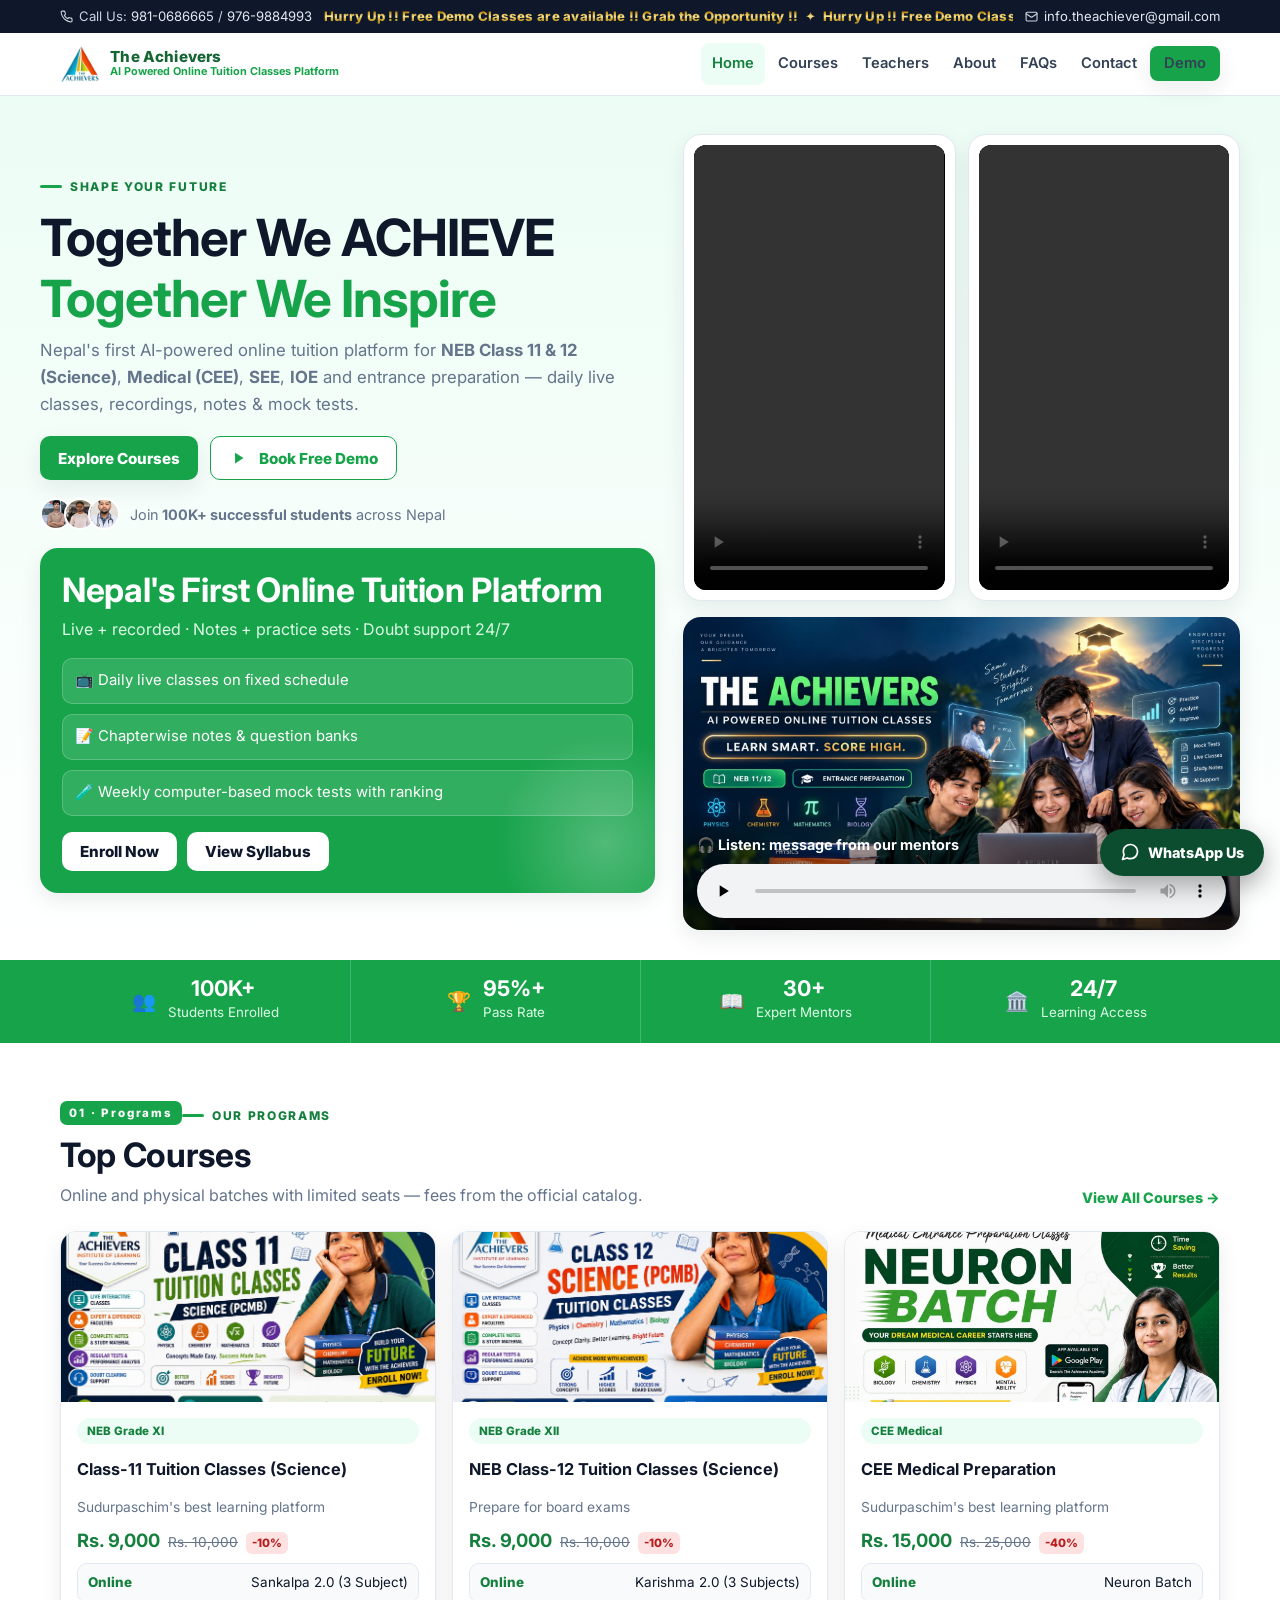
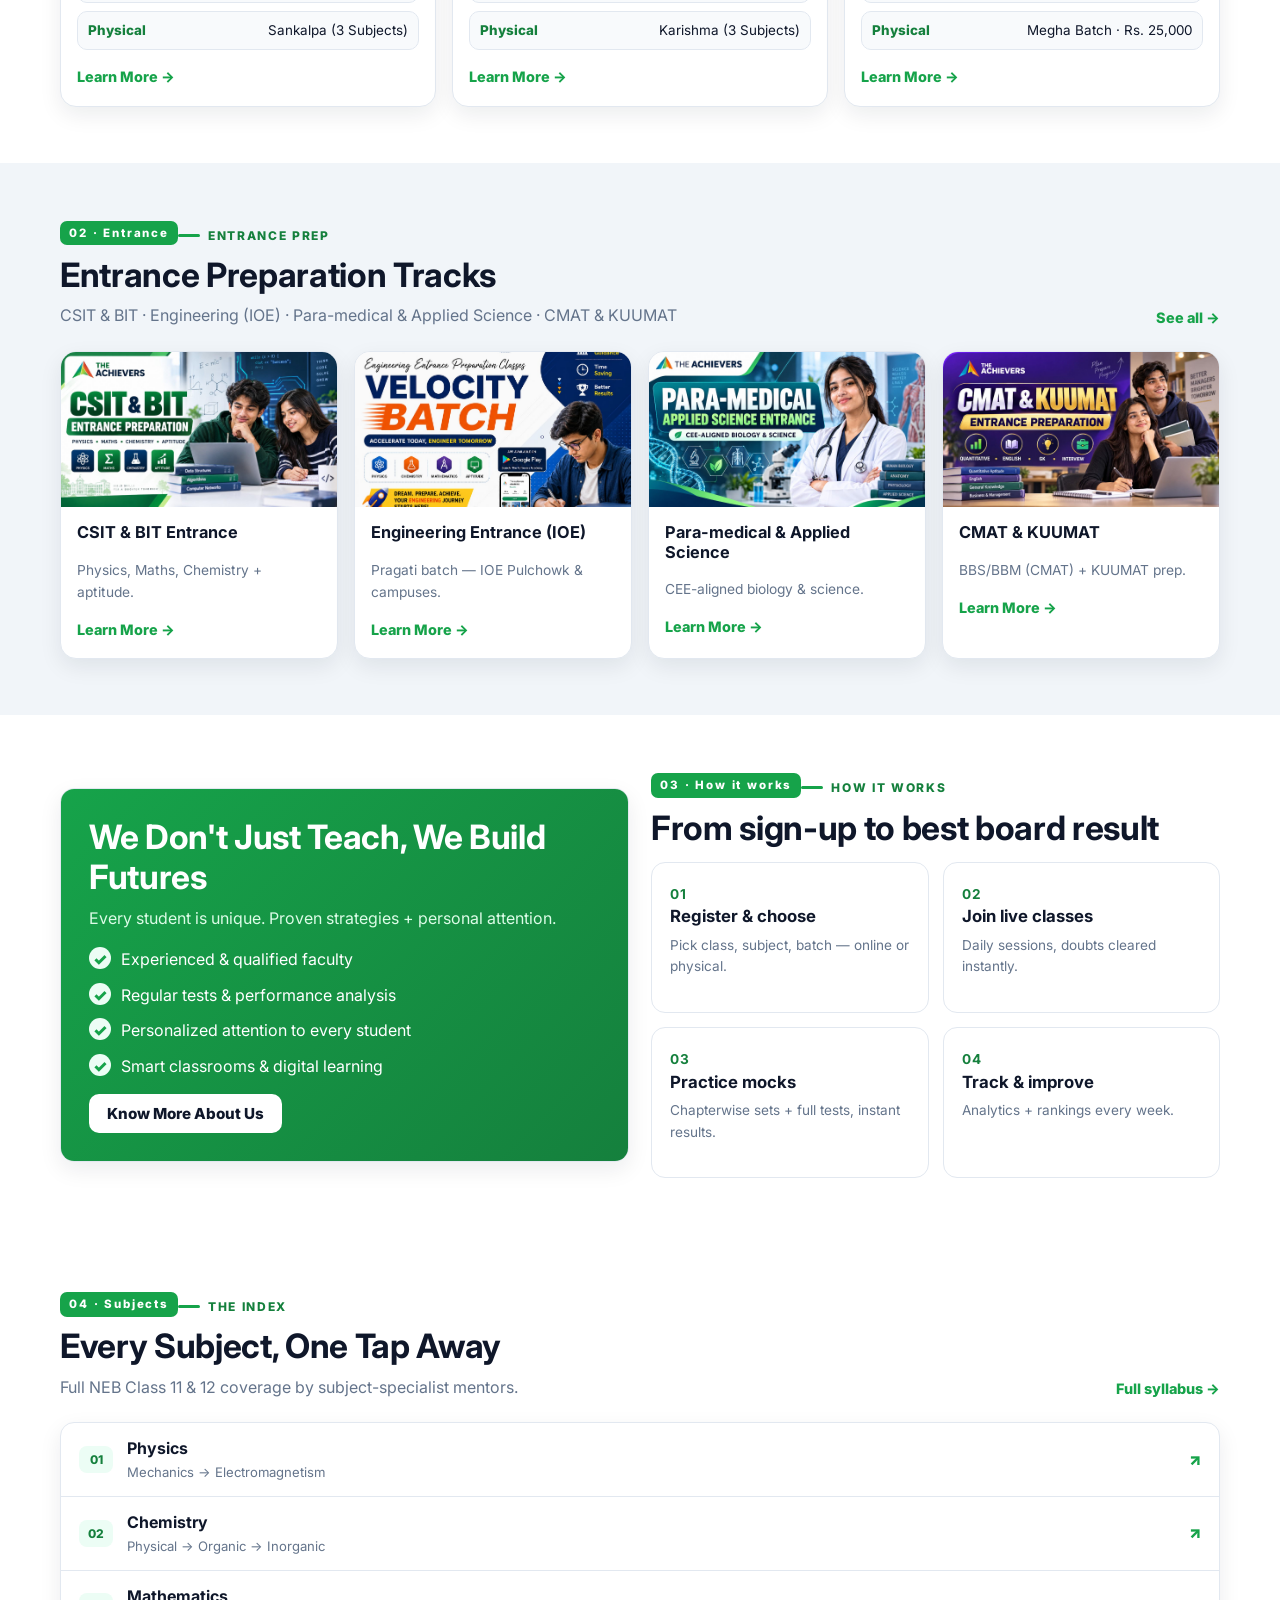
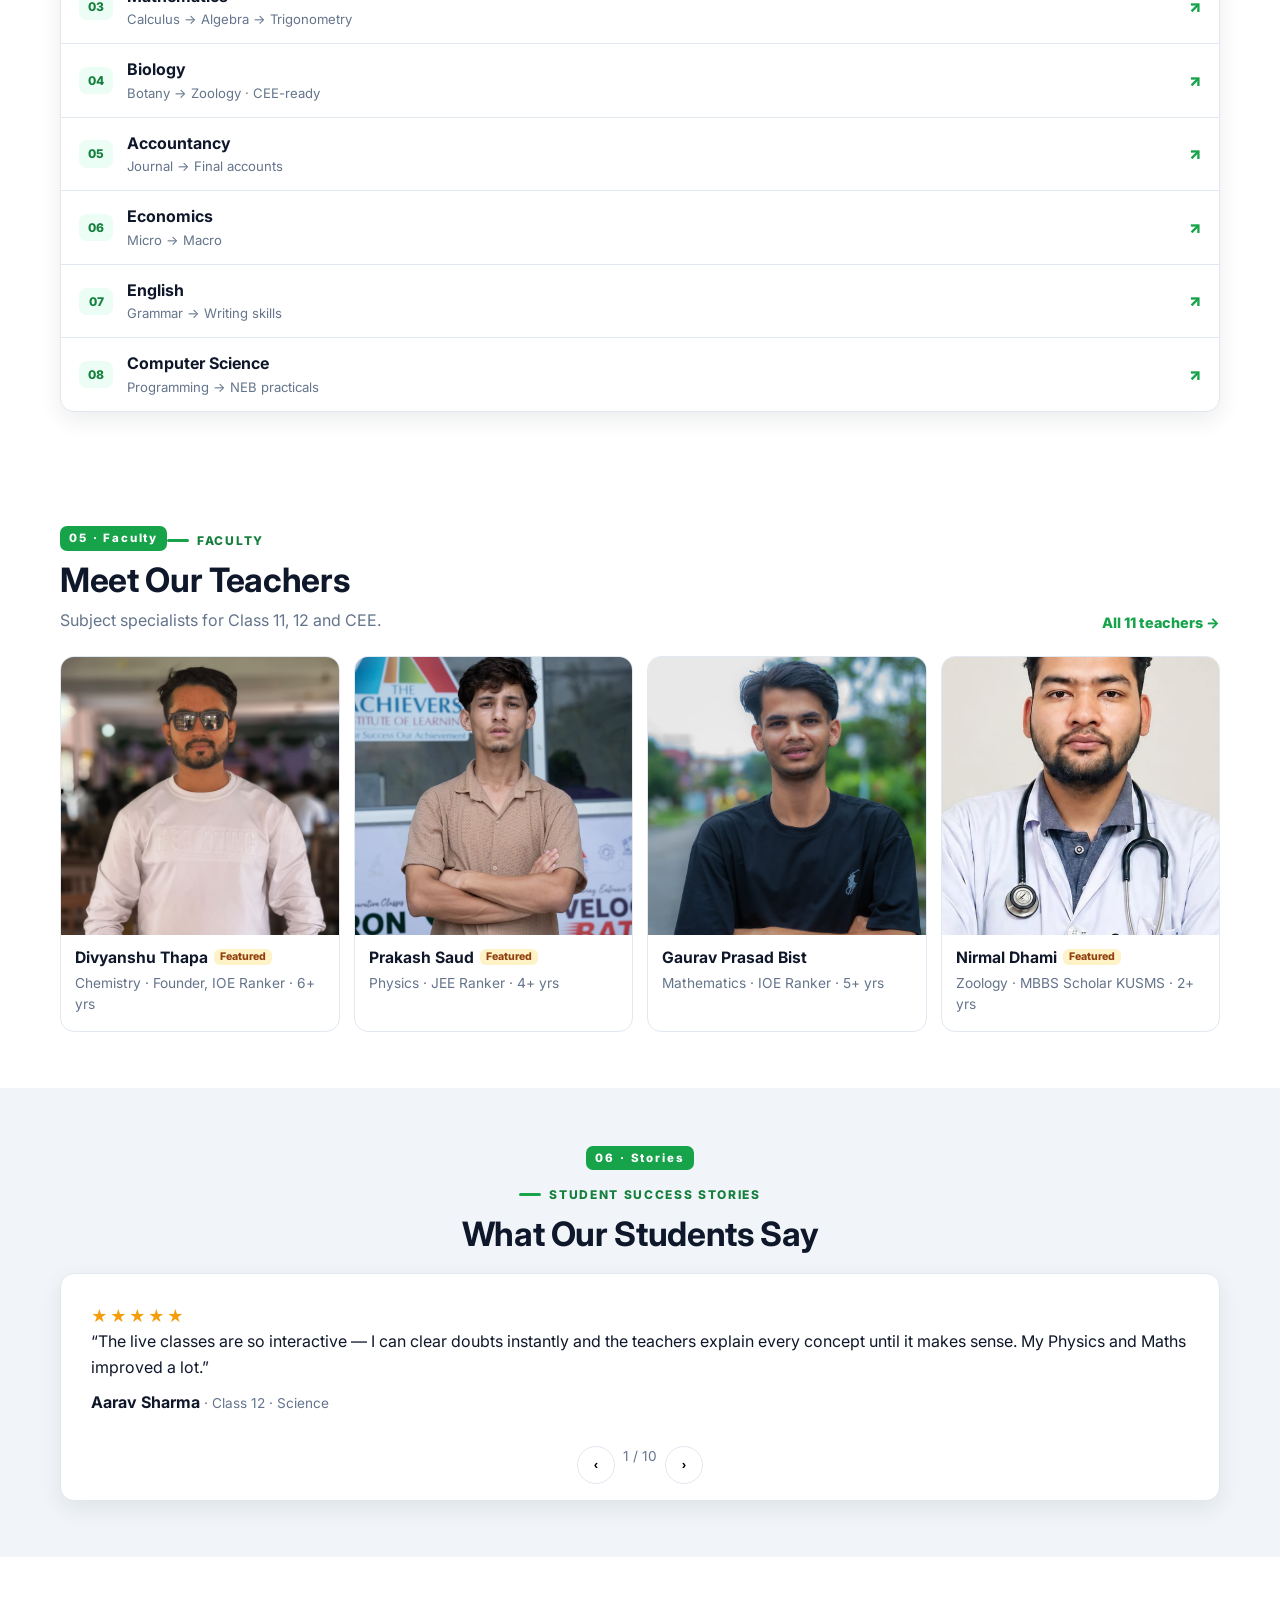
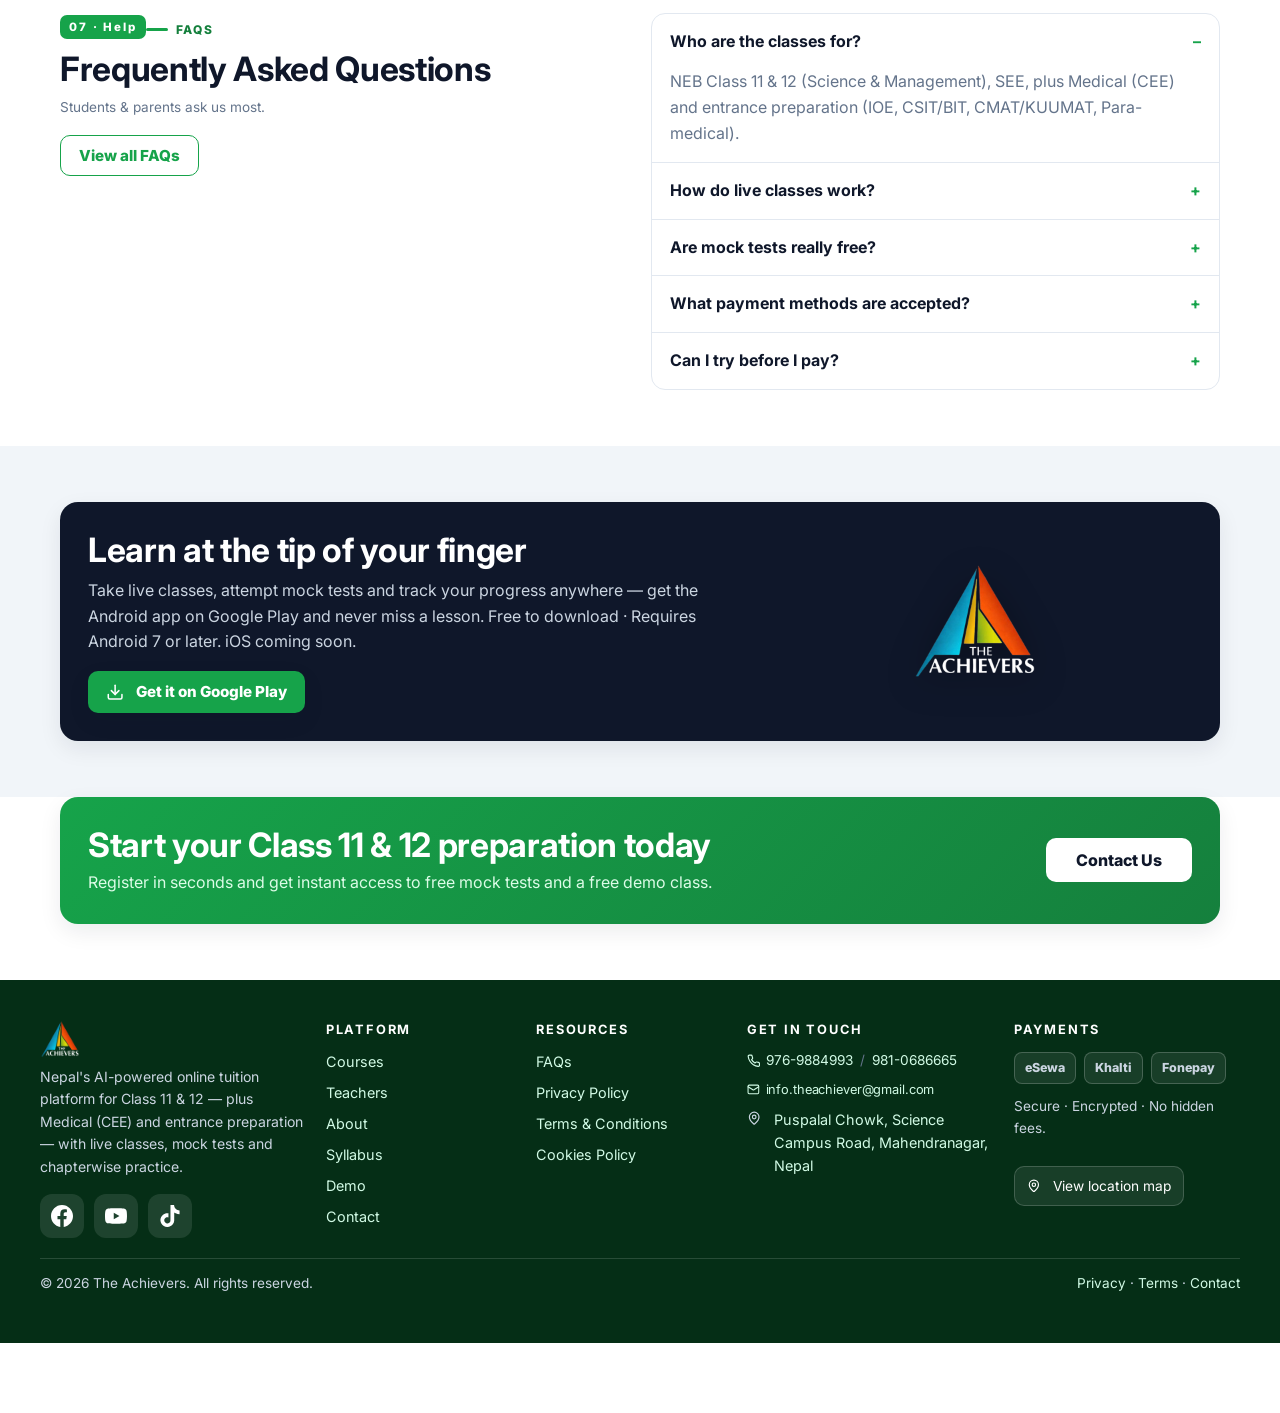
==== index.html @ 1c318e7a "Hero videos in native portrait 9:16, captions removed" ====
<!doctype html>
<html lang="en">
<head>
<meta charset="utf-8">
<meta name="viewport" content="width=device-width,initial-scale=1">
<title>The Achievers Institute of Learning — AI Powered Online Tuition Classes Platform</title>
<meta name="description" content="Nepal's AI-powered online tuition platform for NEB Class 11 & 12 (Science), CEE Medical, SEE, IOE + entrance prep — live classes, recordings, notes, mock tests.">
<link rel="canonical" href="https://theachievers.com.np/">
<meta property="og:title" content="The Achievers Institute of Learning">
<meta property="og:description" content="Live online tuition for Class 11 & 12 with notes, mock tests and expert mentors.">
<meta property="og:type" content="website">
<link rel="icon" href="assets/logo-mark.png">
<link rel="preconnect" href="https://fonts.googleapis.com">
<link rel="preconnect" href="https://fonts.gstatic.com" crossorigin>
<link href="https://fonts.googleapis.com/css2?family=Inter:wght@400;600;700;800&display=swap" rel="stylesheet">
<link rel="stylesheet" href="css/style.css">
<script type="application/ld+json">{"@context":"https://schema.org","@type":"EducationalOrganization","name":"The Achievers Institute of Learning","alternateName":"The Achievers","url":"https://theachievers.com.np/","logo":"https://theachievers.com.np/logo-mark.png","telephone":"+977-9810686665","email":"info.theachiever@gmail.com","address":{"@type":"PostalAddress","streetAddress":"Puspalal Chowk, Science Campus Road","addressLocality":"Mahendranagar","addressCountry":"NP"},"sameAs":["https://www.facebook.com/profile.php?id=61579416387457","https://youtube.com/@TheAchievers-edu","https://www.tiktok.com/@the_achieverslearning"]}</script>
</head>
<body>
<a class="skip" href="#main">Skip to content</a>
<svg style="display:none" aria-hidden="true">
<symbol id="i-phone" viewBox="0 0 24 24" fill="none" stroke="currentColor" stroke-width="2" stroke-linecap="round" stroke-linejoin="round"><path d="M22 16.92v3a2 2 0 0 1-2.18 2 19.79 19.79 0 0 1-8.63-3.07 19.79 19.79 0 0 1-6-6 19.79 19.79 0 0 1-3.07-8.67A2 2 0 0 1 4.11 2h3a2 2 0 0 1 2 1.72c.13.96.36 1.9.7 2.81a2 2 0 0 1-.45 2.11L8.09 9.91a16 16 0 0 0 6 6l1.27-1.27a2 2 0 0 1 2.11-.45c.91.34 1.85.57 2.81.7A2 2 0 0 1 22 16.92z"/></symbol>
<symbol id="i-mail" viewBox="0 0 24 24" fill="none" stroke="currentColor" stroke-width="2" stroke-linecap="round" stroke-linejoin="round"><rect width="20" height="16" x="2" y="4" rx="2"/><path d="m22 7-8.97 5.7a1.94 1.94 0 0 1-2.06 0L2 7"/></symbol>
<symbol id="i-pin" viewBox="0 0 24 24" fill="none" stroke="currentColor" stroke-width="2" stroke-linecap="round" stroke-linejoin="round"><path d="M20 10c0 4.99-5.54 10.19-7.4 11.8a1 1 0 0 1-1.2 0C9.54 20.19 4 14.99 4 10a8 8 0 0 1 16 0"/><circle cx="12" cy="10" r="3"/></symbol>
<symbol id="i-play" viewBox="0 0 24 24" fill="currentColor"><path d="M8 5v14l11-7z"/></symbol>
<symbol id="i-download" viewBox="0 0 24 24" fill="none" stroke="currentColor" stroke-width="2" stroke-linecap="round"><path d="M21 15v4a2 2 0 0 1-2 2H5a2 2 0 0 1-2-2v-4"/><polyline points="7 10 12 15 17 10"/><line x1="12" y1="15" x2="12" y2="3"/></symbol>
</svg>
<div class="topbar"><div class="container"><span><svg class="ico"><use href="#i-phone"/></svg>Call Us: <a href="tel:+9779810686665">981-0686665</a> / <a href="tel:+9779769884993">976-9884993</a></span><a class="top-marquee" href="demo.html" aria-label="Free demo classes are available — book now"><span class="tick-inner"><span>Hurry Up !! Free Demo Classes are available !! Grab the Opportunity !! &nbsp;✦&nbsp;&nbsp;Hurry Up !! Free Demo Classes are available !! Grab the Opportunity !! &nbsp;✦&nbsp;&nbsp;Hurry Up !! Free Demo Classes are available !! Grab the Opportunity !! &nbsp;✦&nbsp;&nbsp;</span><span aria-hidden="true">Hurry Up !! Free Demo Classes are available !! Grab the Opportunity !! &nbsp;✦&nbsp;&nbsp;Hurry Up !! Free Demo Classes are available !! Grab the Opportunity !! &nbsp;✦&nbsp;&nbsp;Hurry Up !! Free Demo Classes are available !! Grab the Opportunity !! &nbsp;✦&nbsp;&nbsp;</span></span></a><span><svg class="ico"><use href="#i-mail"/></svg><a href="mailto:info.theachiever@gmail.com">info.theachiever@gmail.com</a></span></div></div>
<header class="site-header"><div class="nav-wrap">
<a class="brand" href="index.html" aria-label="The Achievers home"><img src="assets/logo-mark.png" alt="The Achievers logo" width="38" height="36"><span class="brand-name"><b>The Achievers</b><small>AI Powered Online Tuition Classes Platform</small></span></a>
<nav aria-label="Primary"><ul class="nav-links" id="navLinks">
<li><a href="index.html">Home</a></li><li><a href="courses.html">Courses</a></li><li><a href="teachers.html">Teachers</a></li><li><a href="about.html">About</a></li><li><a href="faqs.html">FAQs</a></li><li><a href="contact.html">Contact</a></li><li><a class="btn btn-brand" href="demo.html" style="padding:10px 14px">Demo</a></li>
</ul></nav>
<button class="hamburger" id="navToggle" aria-expanded="false" aria-controls="navLinks" aria-label="Menu">☰</button>
</div></header>
<main id="main">
<section class="hero"><div class="container hero-grid">
<div>
<span class="eyebrow">Shape your future</span>
<h1>Together We ACHIEVE<br><span>Together We Inspire</span></h1>
<p class="lead">Nepal's first AI-powered online tuition platform for <strong>NEB Class 11 &amp; 12 (Science)</strong>, <strong>Medical (CEE)</strong>, <strong>SEE</strong>, <strong>IOE</strong> and entrance preparation — daily live classes, recordings, notes &amp; mock tests.</p>
<div class="hero-ctas"><a class="btn btn-brand" href="courses.html">Explore Courses</a><a class="btn btn-outline" href="demo.html"><svg class="ico ico-lg"><use href="#i-play"/></svg>Book Free Demo</a></div>
<div class="trust"><div class="avatars" aria-hidden="true"><img src="assets/teachers/t2.jpg" alt="" width="32" height="32"><img src="assets/teachers/t3.jpg" alt="" width="32" height="32"><img src="assets/teachers/t1.jpg" alt="" width="32" height="32"></div><span>Join <strong>100K+ successful students</strong> across Nepal</span></div>
<div class="hero-card" style="margin-top:18px">
<h2 style="color:#fff;margin:0 0 6px">Nepal's First Online Tuition Platform</h2>
<p style="color:#dcfce7;margin:0 0 6px">Live + recorded · Notes + practice sets · Doubt support 24/7</p>
<ul class="hero-list"><li>📺 Daily live classes on fixed schedule</li><li>📝 Chapterwise notes &amp; question banks</li><li>🧪 Weekly computer-based mock tests with ranking</li></ul>
<div style="display:flex;gap:10px;flex-wrap:wrap"><a class="btn btn-white" href="demo.html">Enroll Now</a><a class="btn btn-white" href="courses.html#syllabus">View Syllabus</a></div>
</div>
</div>
<div class="hero-media">
<div class="video-row">
<div class="media-card slim"><div class="video-wrap"><video controls preload="metadata" playsinline src="assets/video/promo1.mp4" aria-label="The Achievers promo video 1"></video></div></div>
<div class="media-card slim"><div class="video-wrap"><video controls preload="metadata" playsinline src="assets/video/promo2.mp4" aria-label="The Achievers promo video 2"></video></div></div>
</div>
<div class="media-card audio-visual"><img src="assets/audio/cover.jpg" alt="Achievers mentors" loading="lazy"><div class="audio-bar"><b>🎧 Listen: message from our mentors</b><audio controls preload="none" src="assets/audio/promo.mp3"></audio></div></div>
</div>
</div></section>
<section class="stats" aria-label="Results"><div class="container stats-grid">
<div class="stat"><span class="ic">👥</span><div><b><span data-count="100" data-suffix="K+">100K+</span></b><small>Students Enrolled</small></div></div>
<div class="stat"><span class="ic">🏆</span><div><b><span data-count="95" data-suffix="%+">95%+</span></b><small>Pass Rate</small></div></div>
<div class="stat"><span class="ic">📖</span><div><b><span data-count="30" data-suffix="+">30+</span></b><small>Expert Mentors</small></div></div>
<div class="stat"><span class="ic">🏛️</span><div><b>24/7</b><small>Learning Access</small></div></div>
</div></section>
<section class="section"><div class="container">
<div class="sec-head"><div><span class="sec-num">01 · Programs</span><span class="eyebrow">Our programs</span><h2>Top Courses</h2><p>Online and physical batches with limited seats — fees from the official catalog.</p></div><a class="link-more" href="courses.html">View All Courses →</a></div>
<div class="course-grid">
<article class="course-card reveal"><div class="thumb"><img src="assets/courses/c4.jpg" alt="Class 11 Science tuition" loading="lazy" width="640" height="360"></div><div class="body"><span class="tag">NEB Grade XI</span><h3>Class-11 Tuition Classes (Science)</h3><p class="sub">Sudurpaschim's best learning platform</p><div class="fee"><b>Rs. 9,000</b><s>Rs. 10,000</s><span class="off">-10%</span></div><div class="batch"><span class="mode">Online</span><span>Sankalpa 2.0 (3 Subject)</span></div><div class="batch"><span class="mode">Physical</span><span>Sankalpa (3 Subjects)</span></div><p style="margin:6px 0 0"><a class="link-more" href="courses.html#class11">Learn More →</a></p></div></article>
<article class="course-card reveal"><div class="thumb"><img src="assets/courses/c3.jpg" alt="Class 12 Science tuition" loading="lazy" width="640" height="360"></div><div class="body"><span class="tag">NEB Grade XII</span><h3>NEB Class-12 Tuition Classes (Science)</h3><p class="sub">Prepare for board exams</p><div class="fee"><b>Rs. 9,000</b><s>Rs. 10,000</s><span class="off">-10%</span></div><div class="batch"><span class="mode">Online</span><span>Karishma 2.0 (3 Subjects)</span></div><div class="batch"><span class="mode">Physical</span><span>Karishma (3 Subjects)</span></div><p style="margin:6px 0 0"><a class="link-more" href="courses.html#class12">Learn More →</a></p></div></article>
<article class="course-card reveal"><div class="thumb"><img src="assets/courses/c2.jpg" alt="CEE Medical preparation" loading="lazy" width="640" height="360"></div><div class="body"><span class="tag">CEE Medical</span><h3>CEE Medical Preparation</h3><p class="sub">Sudurpaschim's best learning platform</p><div class="fee"><b>Rs. 15,000</b><s>Rs. 25,000</s><span class="off">-40%</span></div><div class="batch"><span class="mode">Online</span><span>Neuron Batch</span></div><div class="batch"><span class="mode">Physical</span><span>Megha Batch · Rs. 25,000</span></div><p style="margin:6px 0 0"><a class="link-more" href="courses.html#cee">Learn More →</a></p></div></article>
</div>
</div></section>
<section class="section section-soft"><div class="container"><div class="sec-head"><div><span class="sec-num">02 · Entrance</span><span class="eyebrow">Entrance prep</span><h2>Entrance Preparation Tracks</h2><p>CSIT &amp; BIT · Engineering (IOE) · Para-medical &amp; Applied Science · CMAT &amp; KUUMAT</p></div><a class="link-more" href="courses.html">See all →</a></div>
<div class="course-grid cols-4">
<article class="course-card reveal"><div class="thumb"><img src="assets/courses/csit-bit.jpg" alt="CSIT and BIT entrance preparation" loading="lazy" width="640" height="360"></div><div class="body"><h3>CSIT &amp; BIT Entrance</h3><p class="sub">Physics, Maths, Chemistry + aptitude.</p><p style="margin:6px 0 0"><a class="link-more" href="courses.html#csit-bit">Learn More →</a></p></div></article>
<article class="course-card reveal"><div class="thumb"><img src="assets/courses/c5.jpg" alt="IOE Engineering entrance preparation" loading="lazy" width="640" height="360"></div><div class="body"><h3>Engineering Entrance (IOE)</h3><p class="sub">Pragati batch — IOE Pulchowk &amp; campuses.</p><p style="margin:6px 0 0"><a class="link-more" href="courses.html#ioe">Learn More →</a></p></div></article>
<article class="course-card reveal"><div class="thumb"><img src="assets/courses/paramedical.jpg" alt="Para-medical applied science entrance" loading="lazy" width="640" height="360"></div><div class="body"><h3>Para-medical &amp; Applied Science</h3><p class="sub">CEE-aligned biology &amp; science.</p><p style="margin:6px 0 0"><a class="link-more" href="courses.html#paramedical">Learn More →</a></p></div></article>
<article class="course-card reveal"><div class="thumb"><img src="assets/courses/cmat-kuumat.jpg" alt="CMAT and KUUMAT entrance preparation" loading="lazy" width="640" height="360"></div><div class="body"><h3>CMAT &amp; KUUMAT</h3><p class="sub">BBS/BBM (CMAT) + KUUMAT prep.</p><p style="margin:6px 0 0"><a class="link-more" href="courses.html#cmat-kuumat">Learn More →</a></p></div></article>
</div>
</div></section>
<section class="section"><div class="container grid-2">
<div class="card" style="padding:0;overflow:hidden"><div style="background:linear-gradient(135deg,#16a34a,#15803d);color:#fff;padding:28px"><h2 style="color:#fff">We Don't Just Teach, We Build Futures</h2><p style="color:#dcfce7">Every student is unique. Proven strategies + personal attention.</p><ul class="check"><li><span class="dot">✓</span> Experienced &amp; qualified faculty</li><li><span class="dot">✓</span> Regular tests &amp; performance analysis</li><li><span class="dot">✓</span> Personalized attention to every student</li><li><span class="dot">✓</span> Smart classrooms &amp; digital learning</li></ul><a class="btn btn-white" href="about.html">Know More About Us</a></div></div>
<div><span class="sec-num">03 · How it works</span><span class="eyebrow">How it works</span><h2>From sign-up to best board result</h2><div class="steps" style="grid-template-columns:1fr 1fr;margin-top:14px">
<div class="step"><b class="num">01</b><h3>Register &amp; choose</h3><p class="hint">Pick class, subject, batch — online or physical.</p></div>
<div class="step"><b class="num">02</b><h3>Join live classes</h3><p class="hint">Daily sessions, doubts cleared instantly.</p></div>
<div class="step"><b class="num">03</b><h3>Practice mocks</h3><p class="hint">Chapterwise sets + full tests, instant results.</p></div>
<div class="step"><b class="num">04</b><h3>Track &amp; improve</h3><p class="hint">Analytics + rankings every week.</p></div>
</div></div>
</div></section>
<section class="section"><div class="container">
<div class="sec-head"><div><span class="sec-num">04 · Subjects</span><span class="eyebrow">The index</span><h2>Every Subject, One Tap Away</h2><p>Full NEB Class 11 &amp; 12 coverage by subject-specialist mentors.</p></div><a class="link-more" href="courses.html#syllabus">Full syllabus →</a></div>
<div class="subj-index">
<a href="courses.html#class11"><span class="n">01</span><span>Physics<small>Mechanics → Electromagnetism</small></span><span class="go">↗</span></a>
<a href="courses.html#class11"><span class="n">02</span><span>Chemistry<small>Physical → Organic → Inorganic</small></span><span class="go">↗</span></a>
<a href="courses.html#class11"><span class="n">03</span><span>Mathematics<small>Calculus → Algebra → Trigonometry</small></span><span class="go">↗</span></a>
<a href="courses.html#cee"><span class="n">04</span><span>Biology<small>Botany → Zoology · CEE-ready</small></span><span class="go">↗</span></a>
<a href="courses.html"><span class="n">05</span><span>Accountancy<small>Journal → Final accounts</small></span><span class="go">↗</span></a>
<a href="courses.html"><span class="n">06</span><span>Economics<small>Micro → Macro</small></span><span class="go">↗</span></a>
<a href="courses.html"><span class="n">07</span><span>English<small>Grammar → Writing skills</small></span><span class="go">↗</span></a>
<a href="courses.html"><span class="n">08</span><span>Computer Science<small>Programming → NEB practicals</small></span><span class="go">↗</span></a>
</div>
</div></section>
<section class="section"><div class="container">
<div class="sec-head"><div><span class="sec-num">05 · Faculty</span><span class="eyebrow">Faculty</span><h2>Meet Our Teachers</h2><p>Subject specialists for Class 11, 12 and CEE.</p></div><a class="link-more" href="teachers.html">All 11 teachers →</a></div>
<div class="teacher-grid">
<article class="teacher reveal"><div class="ph"><img src="assets/teachers/t3.jpg" alt="Divyanshu Thapa" loading="lazy" width="300" height="300"></div><div class="teacher-body"><h3>Divyanshu Thapa<span class="feat">Featured</span></h3><p>Chemistry · Founder, IOE Ranker · 6+ yrs</p></div></article>
<article class="teacher reveal"><div class="ph"><img src="assets/teachers/t2.jpg" alt="Prakash Saud" loading="lazy" width="300" height="300"></div><div class="teacher-body"><h3>Prakash Saud<span class="feat">Featured</span></h3><p>Physics · JEE Ranker · 4+ yrs</p></div></article>
<article class="teacher reveal"><div class="ph"><img src="assets/teachers/t4.jpg" alt="Gaurav Prasad Bist" loading="lazy" width="300" height="300"></div><div class="teacher-body"><h3>Gaurav Prasad Bist</h3><p>Mathematics · IOE Ranker · 5+ yrs</p></div></article>
<article class="teacher reveal"><div class="ph"><img src="assets/teachers/t1.jpg" alt="Nirmal Dhami" loading="lazy" width="300" height="300"></div><div class="teacher-body"><h3>Nirmal Dhami<span class="feat">Featured</span></h3><p>Zoology · MBBS Scholar KUSMS · 2+ yrs</p></div></article>
</div>
</div></section>
<section class="section section-soft"><div class="container">
<div style="text-align:center;margin-bottom:18px"><span class="sec-num">06 · Stories</span><br><span class="eyebrow" style="justify-content:center">Student success stories</span><h2>What Our Students Say</h2></div>
<div class="slider" data-slider><div class="slides">
<div class="slide"><div class="stars">★★★★★</div><blockquote>“The live classes are so interactive — I can clear doubts instantly and the teachers explain every concept until it makes sense. My Physics and Maths improved a lot.”</blockquote><b>Aarav Sharma</b> <span class="hint">· Class 12 · Science</span></div>
<div class="slide"><div class="stars">★★★★★</div><blockquote>“Switching to online tuition with The Achievers was the best decision. The recorded lessons let me revise anytime and the chapterwise notes are perfect before exams.”</blockquote><b>Sneha Gurung</b> <span class="hint">· Class 11 · Science</span></div>
<div class="slide"><div class="stars">★★★★★</div><blockquote>“Accounts and Economics finally make sense. The teachers are patient and the weekly tests kept me consistent through the whole year.”</blockquote><b>Bishal Thapa</b> <span class="hint">· Class 12 · Management</span></div>
<div class="slide"><div class="stars">★★★★★</div><blockquote>“I used to struggle with Chemistry, but the way concepts are taught here — with real examples and practice sets — made it my strongest subject.”</blockquote><b>Anjali Shrestha</b> <span class="hint">· Class 11 · Science</span></div>
<div class="slide"><div class="stars">★★★★★</div><blockquote>“Quality teaching from home with no travel and no wasted time. The doubt-solving sessions before the board exams were a real lifesaver.”</blockquote><b>Prakash Adhikari</b> <span class="hint">· Class 12 · Science</span></div>
<div class="slide"><div class="stars">★★★★★</div><blockquote>“As a parent, I love that I can follow my daughter's progress and attendance. The teachers genuinely care about every student.”</blockquote><b>Sunita Karki</b> <span class="hint">· Parent</span></div>
<div class="slide"><div class="stars">★★★★★</div><blockquote>“Affordable, well structured, and the mentors are always available. The mock tests feel exactly like the real NEB exams.”</blockquote><b>Rohan Maharjan</b> <span class="hint">· Class 11 · Science</span></div>
<div class="slide"><div class="stars">★★★★★</div><blockquote>“From Biology diagrams to numerical problems, everything is explained step by step. My confidence for the board exam is so much higher now.”</blockquote><b>Pooja Bhandari</b> <span class="hint">· Class 12 · Science</span></div>
<div class="slide"><div class="stars">★★★★★</div><blockquote>“The notes and practice questions cover the entire syllabus. I scored my best marks ever in the terminal exams this year.”</blockquote><b>Kiran Rai</b> <span class="hint">· Class 12 · Management</span></div>
<div class="slide"><div class="stars">★★★★★</div><blockquote>“Live classes, recorded backups and instant doubt clearing — it feels like having a personal tutor for every subject.”</blockquote><b>Manisha Poudel</b> <span class="hint">· Class 11 · Science</span></div>
</div><div class="slider-nav"><button data-prev aria-label="Previous">‹</button><span class="hint" data-dots>1 / 10</span><button data-next aria-label="Next">›</button></div></div>
</div></section>
<section class="section"><div class="container grid-2" style="align-items:start">
<div><span class="sec-num">07 · Help</span><span class="eyebrow">FAQs</span><h2>Frequently Asked Questions</h2><p class="hint">Students &amp; parents ask us most.</p><a class="btn btn-outline" href="faqs.html">View all FAQs</a></div>
<div class="faq">
<details open><summary>Who are the classes for?</summary><div>NEB Class 11 &amp; 12 (Science &amp; Management), SEE, plus Medical (CEE) and entrance preparation (IOE, CSIT/BIT, CMAT/KUUMAT, Para-medical).</div></details>
<details><summary>How do live classes work?</summary><div>Classes are streamed live by expert teachers on a fixed weekly schedule. Every class is also recorded, so you can rewatch anytime from the app or website.</div></details>
<details><summary>Are mock tests really free?</summary><div>Yes — every enrolled student gets access to free chapterwise and full-length mock tests with instant results.</div></details>
<details><summary>What payment methods are accepted?</summary><div>We accept eSewa, Khalti, Fonepay and major Nepali bank transfers through a secure, encrypted checkout.</div></details>
<details><summary>Can I try before I pay?</summary><div>Yes — book a free demo class or explore our free mock tests before enrolling in a paid batch.</div></details>
</div>
</div></section>
<section class="section section-soft"><div class="container"><div class="app-banner"><div><h2 style="color:#fff">Learn at the tip of your finger</h2><p>Take live classes, attempt mock tests and track your progress anywhere — get the Android app on Google Play and never miss a lesson. Free to download · Requires Android 7 or later. iOS coming soon.</p><a class="btn btn-brand" href="https://play.google.com/store/apps/details?id=com.theachievers.learning" target="_blank" rel="noopener"><svg class="ico ico-lg"><use href="#i-download"/></svg>Get it on Google Play</a></div><div style="text-align:center"><img src="assets/logo-light.png" alt="The Achievers app" style="height:120px;margin:0 auto;filter:drop-shadow(0 8px 18px rgba(0,0,0,.35))" width="128" height="122" loading="lazy"></div></div></div></section>
<section class="section" style="padding-top:0"><div class="container"><div class="cta-banner"><div><h2 style="color:#fff;margin:0">Start your Class 11 &amp; 12 preparation today</h2><p>Register in seconds and get instant access to free mock tests and a free demo class.</p></div><a class="btn btn-white" href="contact.html" style="padding:14px 30px;font-size:1rem">Contact Us</a></div></div></section>
</main>
<footer><div class="container foot-grid">
<div><a class="brand" href="index.html"><img src="assets/logo-light.png" alt="The Achievers logo" width="80" height="78" loading="lazy"></a><p style="font-size:.88rem;margin-top:8px">Nepal's AI-powered online tuition platform for Class 11 &amp; 12 — plus Medical (CEE) and entrance preparation — with live classes, mock tests and chapterwise practice.</p><div class="socials"><a href="https://www.facebook.com/profile.php?id=61579416387457" target="_blank" rel="noopener" aria-label="Facebook"><svg viewBox="0 0 24 24" fill="currentColor"><path d="M24 12.07C24 5.4 18.63 0 12 0S0 5.4 0 12.07C0 18.1 4.39 23.1 10.13 24v-8.44H7.08v-3.49h3.05V9.41c0-3.02 1.79-4.69 4.53-4.69 1.31 0 2.68.24 2.68.24v2.97h-1.51c-1.49 0-1.96.93-1.96 1.89v2.25h3.33l-.53 3.49h-2.8V24C19.61 23.1 24 18.1 24 12.07z"/></svg></a><a href="https://youtube.com/@TheAchievers-edu" target="_blank" rel="noopener" aria-label="YouTube"><svg viewBox="0 0 24 24" fill="currentColor"><path d="M23.5 6.19a3.02 3.02 0 0 0-2.12-2.14C19.5 3.55 12 3.55 12 3.55s-7.5 0-9.38.5A3.02 3.02 0 0 0 .5 6.19C0 8.07 0 12 0 12s0 3.93.5 5.81a3.02 3.02 0 0 0 2.12 2.14c1.88.5 9.38.5 9.38.5s7.5 0 9.38-.5a3.02 3.02 0 0 0 2.12-2.14C24 15.93 24 12 24 12s0-3.93-.5-5.81zM9.55 15.57V8.43L15.82 12l-6.27 3.57z"/></svg></a><a href="https://www.tiktok.com/@the_achieverslearning" target="_blank" rel="noopener" aria-label="TikTok"><svg viewBox="0 0 24 24" fill="currentColor"><path d="M12.53.02C13.84 0 15.14.01 16.44 0c.08 1.53.63 3.09 1.75 4.17 1.12 1.11 2.7 1.62 4.24 1.79v4.03c-1.44-.05-2.89-.35-4.2-.97-.57-.26-1.1-.59-1.62-.93-.01 2.92.01 5.84-.02 8.75-.08 1.4-.54 2.79-1.35 3.94-1.31 1.92-3.58 3.17-5.91 3.21-1.43.08-2.86-.31-4.08-1.03-2.02-1.19-3.44-3.37-3.65-5.71-.02-.5-.03-1-.01-1.49.18-1.9 1.12-3.72 2.58-4.96 1.66-1.44 3.98-2.13 6.15-1.72.02 1.48-.04 2.96-.04 4.44-.99-.32-2.15-.23-3.02.37-.63.41-1.11 1.04-1.36 1.75-.21.51-.15 1.07-.14 1.61.24 1.64 1.82 3.02 3.5 2.87 1.12-.01 2.19-.66 2.77-1.61.19-.33.4-.67.41-1.06.1-1.79.06-3.57.07-5.36.01-4.03-.01-8.05.02-12.07z"/></svg></a></div></div>
<div><h4>Platform</h4><ul><li><a href="courses.html">Courses</a></li><li><a href="teachers.html">Teachers</a></li><li><a href="about.html">About</a></li><li><a href="courses.html#syllabus">Syllabus</a></li><li><a href="demo.html">Demo</a></li><li><a href="contact.html">Contact</a></li></ul></div>
<div><h4>Resources</h4><ul><li><a href="faqs.html">FAQs</a></li><li><a href="privacy.html">Privacy Policy</a></li><li><a href="terms.html">Terms &amp; Conditions</a></li><li><a href="cookies.html">Cookies Policy</a></li></ul></div>
<div><h4>Get in touch</h4><ul class="foot-contact"><li class="phones"><a href="tel:+9779769884993"><svg class="ico"><use href="#i-phone"/></svg>976-9884993</a><span style="color:#64748b">/</span><a href="tel:+9779810686665">981-0686665</a></li><li><a class="mail-link" href="mailto:info.theachiever@gmail.com"><svg class="ico"><use href="#i-mail"/></svg>info.theachiever@gmail.com</a></li><li><svg class="ico"><use href="#i-pin"/></svg><a href="https://maps.app.goo.gl/fo6vjBYxXNQiSswWA" target="_blank" rel="noopener">Puspalal Chowk, Science Campus Road, Mahendranagar, Nepal</a></li></ul></div>
<div><h4>Payments</h4><div class="pay"><span>eSewa</span><span>Khalti</span><span>Fonepay</span></div><p style="font-size:.85rem;margin-top:12px">Secure · Encrypted · No hidden fees.</p><a class="map-link" href="https://maps.app.goo.gl/fo6vjBYxXNQiSswWA" target="_blank" rel="noopener"><svg class="ico"><use href="#i-pin"/></svg>View location map</a></div>
</div><div class="container foot-bottom"><span>© <span data-year>2026</span> The Achievers. All rights reserved.</span><span><a href="privacy.html">Privacy</a> · <a href="terms.html">Terms</a> · <a href="contact.html">Contact</a></span></div></footer>
<div class="mobile-cta"><a class="btn btn-outline" href="tel:+9779810686665"><svg class="ico"><use href="#i-phone"/></svg>Call Now</a><a class="btn btn-brand" href="demo.html">Book Free Demo</a></div>
<a class="wa-float" href="https://wa.me/9779810686665?text=Hi!%20I%27d%20like%20to%20know%20more%20about%20The%20Achievers%20classes." target="_blank" rel="noopener" aria-label="Chat on WhatsApp"><svg viewBox="0 0 24 24" fill="none" stroke="currentColor" stroke-width="2" stroke-linecap="round" stroke-linejoin="round"><path d="M21 11.5a8.38 8.38 0 0 1-.9 3.8 8.5 8.5 0 0 1-7.6 4.7 8.38 8.38 0 0 1-3.8-.9L3 21l1.9-5.7a8.38 8.38 0 0 1-.9-3.8 8.5 8.5 0 0 1 4.7-7.6 8.38 8.38 0 0 1 3.8-.9h.5a8.48 8.48 0 0 1 8 8v.5z"/></svg>WhatsApp Us</a><button id="toTop" aria-label="Back to top">↑</button>
<script src="js/app.js" defer></script>
</body>
</html>
---- css/style.css ----
:root{
  --brand:#16a34a; --brand-dark:#15803d; --brand-light:#ecfdf5;
  --text:#0f172a; --muted:#64748b; --line:#e2e8f0;
  --card:#ffffff; --bg-soft:#f1f5f9;
  --radius:14px; --radius-sm:10px;
  --shadow:0 8px 22px rgba(15,23,42,.08);
  --max:1200px;
  --font:"Inter",system-ui,-apple-system,"Segoe UI",Roboto,Arial,"Noto Sans",sans-serif;
}
*{box-sizing:border-box}
html{scroll-behavior:smooth}
html,body{overflow-x:clip}
@supports not (overflow:clip){html,body{overflow-x:hidden}}
body{margin:0;font-family:var(--font);color:var(--text);background:#fff;line-height:1.6;font-size:16px;-webkit-font-smoothing:antialiased}
img{max-width:100%;height:auto;display:block}
a{color:var(--brand);text-decoration:none}
a:hover{text-decoration:underline}
h1,h2,h3{line-height:1.2;margin:0 0 .5rem;color:var(--text)}
h1{font-size:clamp(2rem,4.5vw,3.2rem);letter-spacing:-.02em}
h2{font-size:clamp(1.5rem,3vw,2.1rem);letter-spacing:-.01em}
h3{font-size:1.05rem}
p{margin:0 0 1rem}
.container{max-width:var(--max);margin:0 auto;padding:0 20px}
.skip{position:absolute;left:-999px;top:0;background:var(--brand);color:#fff;padding:8px 14px;z-index:99;border-radius:0 0 8px 0}
.skip:focus{left:0}
.topbar{background:var(--text);color:#cbd5e1;font-size:.82rem}
.topbar .container{display:flex;justify-content:space-between;align-items:center;gap:12px;padding-top:6px;padding-bottom:6px;flex-wrap:wrap}
.topbar a{color:#e2e8f0}
/* Marquee embedded in topbar (between phone + mail) — deep metallic gold, no shadow */
.top-marquee{flex:1 1 220px;min-width:0;overflow:hidden;white-space:nowrap;font-weight:800;font-size:.82rem;letter-spacing:.02em;text-align:center;text-shadow:none;box-shadow:none}
.top-marquee:hover{text-decoration:none}
.tick-inner{display:inline-flex;animation:tick 28s linear infinite}
.top-marquee:hover .tick-inner{animation-play-state:paused}
.tick-inner>span{white-space:nowrap;color:transparent;background:linear-gradient(180deg,#7c5e10 0%,#b8860b 28%,#f7e08b 50%,#d4af37 62%,#7c5e10 100%);-webkit-background-clip:text;background-clip:text;text-shadow:none}
@keyframes tick{from{transform:translateX(0)}to{transform:translateX(-50%)}}
@media(prefers-reduced-motion:reduce){.tick-inner{animation:none}}
/* Icons before text */
.ico{display:inline-block;width:1em;height:1em;vertical-align:-.15em;margin-right:6px}
.ico-lg{width:1.2em;height:1.2em}
/* Header */
.site-header{position:sticky;top:0;z-index:50;background:#fff;border-bottom:1px solid var(--line)}
.nav-wrap{display:flex;align-items:center;justify-content:space-between;gap:14px;padding:10px 20px;max-width:var(--max);margin:0 auto}
.brand{display:flex;align-items:center;gap:10px;color:var(--text)}
.brand:hover{text-decoration:none}
.brand img{height:38px;width:auto}
.brand-name{display:flex;flex-direction:column;align-items:flex-start;line-height:1.1}
.brand-name b{font-size:.95rem;font-weight:800;color:#166534;letter-spacing:.01em}
.brand-name small{font-size:.68rem;color:#16a34a;font-weight:700}
.nav-links{display:flex;align-items:center;gap:2px;list-style:none;margin:0;padding:0}
.nav-links a{display:inline-block;padding:9px 11px;border-radius:8px;color:#334155;font-weight:600;font-size:.92rem}
.nav-links a:hover,.nav-links a.active{background:var(--brand-light);text-decoration:none;color:var(--brand-dark)}
.btn{display:inline-flex;align-items:center;justify-content:center;gap:6px;border:0;border-radius:10px;padding:12px 18px;font-weight:800;cursor:pointer;font-size:.95rem;line-height:1}
.btn-brand{background:var(--brand);color:#fff;box-shadow:var(--shadow)}
.btn-brand:hover{background:var(--brand-dark);text-decoration:none;color:#fff}
.btn-outline{background:#fff;border:1.5px solid var(--brand);color:var(--brand)}
.btn-outline:hover{background:var(--brand);color:#fff;text-decoration:none}
.btn-white{background:#fff;color:var(--text)}
.hamburger{display:none;border:1px solid var(--line);background:#fff;border-radius:10px;padding:9px 11px;font-size:1.1rem;cursor:pointer}
/* Hero */
.hero{background:linear-gradient(180deg,#ecfdf5 0%,#fff 100%)}
.hero-grid{display:grid;grid-template-columns:1.05fr .95fr;gap:28px;align-items:center;padding:38px 0 30px}
.eyebrow{display:inline-flex;align-items:center;gap:8px;font-size:.75rem;font-weight:800;letter-spacing:.14em;color:var(--brand-dark);text-transform:uppercase;margin-bottom:10px}
.eyebrow::before{content:"";width:22px;height:3px;background:var(--brand);border-radius:3px;display:inline-block}
/* Numbered section labels (editorial touch) */
.sec-num{display:inline-block;font-size:.72rem;font-weight:800;letter-spacing:.16em;color:#fff;background:var(--brand);border-radius:7px;padding:3px 9px;margin-bottom:8px}
/* Subject index rows */
.subj-index{border:1px solid var(--line);border-radius:var(--radius);overflow:hidden;background:#fff;box-shadow:var(--shadow)}
.subj-index a{display:flex;align-items:center;gap:14px;padding:13px 18px;border-top:1px solid var(--line);color:var(--text);font-weight:700}
.subj-index a:first-child{border-top:0}
.subj-index a:hover{background:var(--brand-light);text-decoration:none;color:var(--brand-dark)}
.subj-index .n{font-size:.75rem;font-weight:800;color:var(--brand-dark);background:var(--brand-light);border-radius:8px;min-width:34px;text-align:center;padding:4px 6px}
.subj-index .go{margin-left:auto;color:var(--brand);font-weight:900}
.subj-index small{display:block;font-weight:400;color:var(--muted);font-size:.82rem}
.hero h1 span{color:var(--brand)}
.hero p.lead{color:var(--muted);font-size:1.05rem;max-width:56ch}
.hero-ctas{display:flex;gap:12px;flex-wrap:wrap;margin:18px 0}
.trust{display:flex;align-items:center;gap:10px;color:var(--muted);font-size:.9rem}
.avatars{display:flex}
.avatars img{width:32px;height:32px;border-radius:50%;border:2px solid #fff;margin-left:-8px;object-fit:cover}
.avatars img:first-child{margin-left:0}
.hero-card{background:var(--brand);color:#fff;border-radius:18px;padding:22px;position:relative;overflow:hidden;box-shadow:var(--shadow)}
.hero-card::after{content:"";position:absolute;inset:auto -60px -60px auto;width:220px;height:220px;background:radial-gradient(circle,rgba(255,255,255,.25),transparent 70%)}
.hero-list{display:grid;gap:10px;margin:16px 0;padding:0;list-style:none}
.hero-list li{background:rgba(255,255,255,.12);border:1px solid rgba(255,255,255,.2);border-radius:10px;padding:10px 12px;font-size:.93rem}
/* Hero media column (promo video + audio) */
.hero-media{display:grid;gap:16px;align-content:start;min-width:0}
.media-card{background:#fff;border:1px solid var(--line);border-radius:18px;padding:14px;box-shadow:var(--shadow);min-width:0}
.video-wrap{background:#000;border-radius:12px;overflow:hidden}
.video-wrap video{display:block;width:100%;aspect-ratio:9/16;background:#000;border-radius:12px}
.media-cap{margin:10px 2px 0;font-size:.88rem;font-weight:700;color:var(--brand-dark)}
/* Twin promo videos in one row (original 16:9, undistorted) */
.video-row{display:grid;grid-template-columns:1fr 1fr;gap:12px}
.media-card.slim{padding:10px}
.media-card.slim .media-cap{font-size:.8rem}
/* Audio as a full-size video-like panel (cover backdrop + controls bar) */
.audio-visual{position:relative;aspect-ratio:16/9;padding:0;overflow:hidden;border:0}
.audio-visual>img{position:absolute;inset:0;width:100%;height:100%;object-fit:cover}
.audio-bar{position:absolute;left:0;right:0;bottom:0;padding:28px 14px 12px;background:linear-gradient(transparent,rgba(0,0,0,.82));display:grid;gap:8px}
.audio-bar b{color:#fff;font-size:.9rem}
.audio-bar audio{width:100%}
.badge-20{background:#fff;color:var(--brand-dark);border-radius:12px;padding:10px 14px;display:inline-block;text-align:center;font-weight:900;box-shadow:var(--shadow)}
.badge-20 small{display:block;font-size:.7rem;letter-spacing:.1em;color:var(--muted)}
/* Stats */
.stats{background:var(--brand);color:#fff}
.stats-grid{display:grid;grid-template-columns:repeat(4,1fr)}
.stat{padding:18px 16px;text-align:center;border-left:1px solid rgba(255,255,255,.2);display:flex;gap:12px;align-items:center;justify-content:center}
.stat:first-child{border-left:0}
.stat b{font-size:1.35rem;display:block;line-height:1}
.stat small{color:#dcfce7}
.stat .ic{font-size:1.2rem}
/* Sections */
.section{padding:56px 0}
.section-soft{background:var(--bg-soft)}
.sec-head{display:flex;justify-content:space-between;align-items:end;gap:16px;margin-bottom:22px;flex-wrap:wrap}
.sec-head p{color:var(--muted);margin:.3rem 0 0;max-width:62ch}
.cards{display:grid;grid-template-columns:repeat(5,1fr);gap:14px}
.cards-3{display:grid;grid-template-columns:repeat(3,1fr);gap:16px}
.cards-4{display:grid;grid-template-columns:repeat(4,1fr);gap:16px}
.card{background:var(--card);border:1px solid var(--line);border-radius:var(--radius);padding:20px;box-shadow:var(--shadow)}
.card:hover{box-shadow:0 12px 28px rgba(15,23,42,.12)}
.course-ic{width:40px;height:40px;border-radius:11px;display:grid;place-items:center;font-size:1.05rem;margin-bottom:10px;background:var(--brand-light)}
.link-more{font-weight:800;font-size:.9rem;color:var(--brand)}
.grid-2{display:grid;grid-template-columns:1fr 1fr;gap:22px;align-items:center}
.check{list-style:none;margin:14px 0;padding:0;display:grid;gap:10px}
.check li{display:flex;gap:10px;align-items:flex-start}
.dot{width:22px;height:22px;border-radius:50%;background:#ecfdf5;color:var(--brand);display:grid;place-items:center;font-weight:900;flex:0 0 22px}
.steps{display:grid;grid-template-columns:repeat(4,1fr);gap:14px}
.step{border:1px solid var(--line);border-radius:var(--radius);padding:18px;background:#fff}
.step b.num{color:var(--brand-dark);font-size:.85rem;letter-spacing:.1em}
.tag{display:inline-block;font-size:.72rem;font-weight:800;background:#ecfdf5;color:var(--brand-dark);border-radius:999px;padding:4px 10px;margin-bottom:8px}
/* Course cards (original thumbnails + fees) */
.course-grid{display:grid;grid-template-columns:repeat(3,1fr);gap:16px}
.course-grid.cols-4{grid-template-columns:repeat(4,1fr)}
.course-card{border:1px solid var(--line);border-radius:16px;overflow:hidden;background:#fff;box-shadow:var(--shadow);display:flex;flex-direction:column}
.course-card .thumb{aspect-ratio:16/9;max-height:170px;background:#e2e8f0;overflow:hidden}
.course-card .thumb img{width:100%;height:100%;object-fit:cover}
.course-card .body{padding:16px;display:flex;flex-direction:column;gap:8px;flex:1}
.course-card h3{font-size:1.02rem}
.course-card .sub{color:var(--muted);font-size:.86rem;margin:0}
.fee{display:flex;align-items:baseline;gap:8px;margin-top:auto}
.fee b{font-size:1.15rem;color:var(--brand-dark)}
.fee s{color:var(--muted);font-size:.85rem}
.fee .off{font-size:.72rem;font-weight:800;background:#fee2e2;color:#b91c1c;border-radius:6px;padding:2px 6px}
.batch{border:1px solid var(--line);border-radius:10px;padding:8px 10px;font-size:.84rem;background:#f8fafc;display:flex;justify-content:space-between;gap:8px;flex-wrap:wrap}
.batch .mode{font-weight:800;color:var(--brand-dark)}
/* Teachers */
.teacher-grid{display:grid;grid-template-columns:repeat(4,1fr);gap:14px}
.teacher{border:1px solid var(--line);border-radius:var(--radius);overflow:hidden;background:#fff}
.teacher .ph{aspect-ratio:1/1;background:#e2e8f0}
.teacher .ph img{width:100%;height:100%;object-fit:cover}
.teacher-body{padding:12px 14px 16px;display:flex;flex-direction:column;gap:6px}
.teacher .feat{display:inline-block;align-self:flex-start;margin:0}
.teacher h3{margin:2px 0 0;font-size:.98rem;display:flex;flex-wrap:wrap;align-items:center;gap:6px}
.teacher h3 .feat{order:2}
.teacher p{margin:0;color:var(--muted);font-size:.86rem;line-height:1.5}
.feat{display:inline-block;font-size:.66rem;font-weight:800;background:#fef3c7;color:#92400e;border-radius:6px;padding:2px 6px;margin-left:6px}
/* Testimonials */
.slider{position:relative;border:1px solid var(--line);border-radius:var(--radius);background:#fff;padding:8px;box-shadow:var(--shadow)}
.slides{display:grid;grid-auto-flow:column;grid-auto-columns:100%;overflow:hidden;scroll-behavior:smooth}
.slide{padding:22px;min-width:100%}
.slide blockquote{margin:0 0 10px;font-size:1rem}
.stars{color:#f59e0b;letter-spacing:2px}
.slider-nav{display:flex;gap:8px;justify-content:center;padding:8px}
.slider-nav button{border:1px solid var(--line);background:#fff;border-radius:999px;width:38px;height:38px;cursor:pointer;font-weight:900}
/* FAQ */
.faq{border:1px solid var(--line);border-radius:var(--radius);overflow:hidden;background:#fff}
.faq details{border-top:1px solid var(--line);padding:0}
.faq details:first-child{border-top:0}
.faq summary{cursor:pointer;padding:15px 18px;font-weight:700;list-style:none}
.faq summary::-webkit-details-marker{display:none}
.faq summary::after{content:"+";float:right;color:var(--brand)}
.faq details[open] summary::after{content:"–"}
.faq details div{padding:0 18px 16px;color:var(--muted)}
.faq-page .faq{max-width:860px;margin:0 auto}
/* CTA */
.cta-banner{background:linear-gradient(135deg,var(--brand) 0%,#15803d 100%);color:#fff;border-radius:18px;padding:28px;display:flex;justify-content:space-between;align-items:center;gap:18px;flex-wrap:wrap;box-shadow:var(--shadow)}
.cta-banner p{color:#dcfce7;margin:.3rem 0 0}
/* Forms */
.form{border:1px solid var(--line);border-radius:var(--radius);background:#fff;padding:22px;box-shadow:var(--shadow)}
label{font-weight:700;font-size:.9rem;display:block;margin:12px 0 6px}
input,select,textarea{width:100%;border:1.5px solid var(--line);border-radius:10px;padding:12px;font-size:1rem;font-family:inherit;background:#fff}
input:focus,select:focus,textarea:focus{outline:2px solid var(--brand);border-color:var(--brand)}
.hint{font-size:.85rem;color:var(--muted)}
.error{color:#dc2626;font-size:.85rem;min-height:1.1em}
.success{background:#ecfdf5;border:1px solid #bbf7d0;color:#166534;border-radius:10px;padding:12px;margin-top:12px;display:none}
/* Videos */
.videos{display:grid;grid-template-columns:1fr 1fr;gap:12px;margin-top:12px}
.video{position:relative;aspect-ratio:16/9;background:#000;border-radius:12px;overflow:hidden;border:1px solid var(--line)}
.video iframe{position:absolute;inset:0;width:100%;height:100%;border:0}
/* App banner */
.app-banner{background:#0f172a;color:#fff;border-radius:18px;padding:28px;display:grid;grid-template-columns:1.2fr .8fr;gap:20px;align-items:center;box-shadow:var(--shadow)}
.app-banner p{color:#cbd5e1}
/* Footer */
footer{background:#052e16;color:#cbd5e1}
.foot-grid{display:grid;grid-template-columns:1.4fr 1fr 1fr 1.3fr 1.2fr;gap:22px;padding:40px 0 20px}
footer a{color:#d1fae5}
footer h4{color:#fff;margin:0 0 10px;font-size:.8rem;letter-spacing:.14em;text-transform:uppercase}
.foot-grid ul{list-style:none;margin:0;padding:0;display:grid;gap:8px;font-size:.9rem}
/* Get-in-touch rows: icon + text always on one line */
.foot-contact li{display:flex;align-items:flex-start;gap:7px;min-width:0}
.foot-contact .ico{flex:0 0 auto;margin-top:3px}
.foot-contact .phones{font-size:.85rem;white-space:nowrap}
.foot-contact .mail-link{font-size:.8rem;letter-spacing:-.01em;white-space:nowrap}
.socials{display:flex;gap:10px;margin-top:14px}
.socials a{display:grid;place-items:center;width:44px;height:44px;border-radius:12px;background:rgba(255,255,255,.1);color:#fff}
.socials a svg{width:22px;height:22px}
.socials a:hover{background:var(--brand);transform:translateY(-3px)}
.pay{display:flex;gap:8px;flex-wrap:wrap;margin-top:12px}
.pay span{border:1px solid rgba(255,255,255,.2);border-radius:8px;padding:5px 10px;font-size:.78rem;font-weight:800;background:rgba(255,255,255,.08)}
.map-link{display:inline-flex;align-items:center;gap:6px;margin-top:10px;background:rgba(255,255,255,.08);border:1px solid rgba(255,255,255,.18);border-radius:10px;padding:8px 12px;font-size:.86rem;color:#fff}
.foot-bottom{border-top:1px solid rgba(255,255,255,.14);padding:14px 0;display:flex;justify-content:space-between;gap:10px;flex-wrap:wrap;font-size:.85rem}
/* Utilities */
.mobile-cta{display:none;position:fixed;bottom:0;left:0;right:0;z-index:60;background:#fff;border-top:1px solid var(--line);padding:10px 12px;gap:10px}
.mobile-cta a{flex:1;text-align:center}
/* Netlify banner safety: no overlap with site buttons */
footer{padding-bottom:34px}
body{padding-bottom:70px}
.nl-safe{min-height:8px}
#toTop{position:fixed;right:16px;bottom:150px;border:0;background:var(--brand);color:#fff;width:42px;height:42px;border-radius:50%;cursor:pointer;display:none;box-shadow:var(--shadow)}
.reveal{opacity:0;transform:translateY(14px);transition:opacity .5s ease,transform .5s ease}
.reveal.in{opacity:1;transform:none}
.table-wrap{overflow-x:auto;border:1px solid var(--line);border-radius:var(--radius);background:#fff}
table{width:100%;border-collapse:collapse;font-size:.93rem}
th,td{padding:11px 12px;border-bottom:1px solid var(--line);text-align:left}
th{background:var(--bg-soft);color:var(--text)}
.kbd{font-size:.8rem;background:var(--bg-soft);border:1px solid var(--line);border-radius:6px;padding:2px 6px}
.policy{max-width:900px}
.policy h2{margin-top:26px;font-size:1.2rem}
@media(max-width:1000px){
  .cards{grid-template-columns:repeat(3,1fr)}
  .cards-4,.teacher-grid,.course-grid{grid-template-columns:repeat(2,1fr)}
  .course-grid.cols-4{grid-template-columns:repeat(2,1fr)}
  .steps{grid-template-columns:repeat(2,1fr)}
  .hero-grid,.grid-2,.app-banner{grid-template-columns:1fr}
  .foot-grid{grid-template-columns:1fr 1fr}
  .stats-grid{grid-template-columns:repeat(2,1fr)}
  .stat{border:0;border-top:1px solid rgba(255,255,255,.2)}
}
@media(max-width:640px){
  .nav-links{display:none;position:absolute;top:100%;left:0;right:0;background:#fff;flex-direction:column;align-items:stretch;padding:10px;border-bottom:1px solid var(--line)}
  .nav-links.open{display:flex}
  .hamburger{display:inline-block}
  .cards,.cards-3,.cards-4,.teacher-grid,.steps,.course-grid,.course-grid.cols-4,.videos{grid-template-columns:1fr}
  .section{padding:40px 0}
  .mobile-cta{display:flex}
  .foot-grid{grid-template-columns:1fr}
  #toTop{bottom:120px}
  body{padding-bottom:96px}
  .top-marquee{flex:1 1 100%;order:3;font-size:.78rem}
  .video-row{grid-template-columns:1fr}
  .hero-grid{padding:26px 0 22px}
}
/* Netlify footer badge: never overlap site buttons on mobile — extra bottom space */
@media(max-width:640px){
  body{padding-bottom:120px}
  footer{padding-bottom:60px}
  .mobile-cta{box-shadow:0 -2px 10px rgba(15,23,42,.08)}
}
/* Sticky WhatsApp pill (bottom-right, clears mobile CTA + back-to-top) */
.wa-float{position:fixed;right:16px;bottom:24px;z-index:70;display:inline-flex;align-items:center;gap:8px;max-width:calc(100vw - 32px);background:#0b4d2e;color:#fff;font-weight:800;font-size:.9rem;border-radius:999px;padding:12px 20px;box-shadow:0 10px 26px rgba(0,0,0,.32);white-space:nowrap}
.wa-float svg{width:20px;height:20px}
.wa-float:hover{background:#0e6b3f;color:#fff;text-decoration:none;transform:translateY(-2px)}
@media(max-width:640px){.wa-float{bottom:188px;padding:11px 16px;font-size:.85rem}}
@media(prefers-reduced-motion:reduce){*{scroll-behavior:auto!important;transition:none!important}}
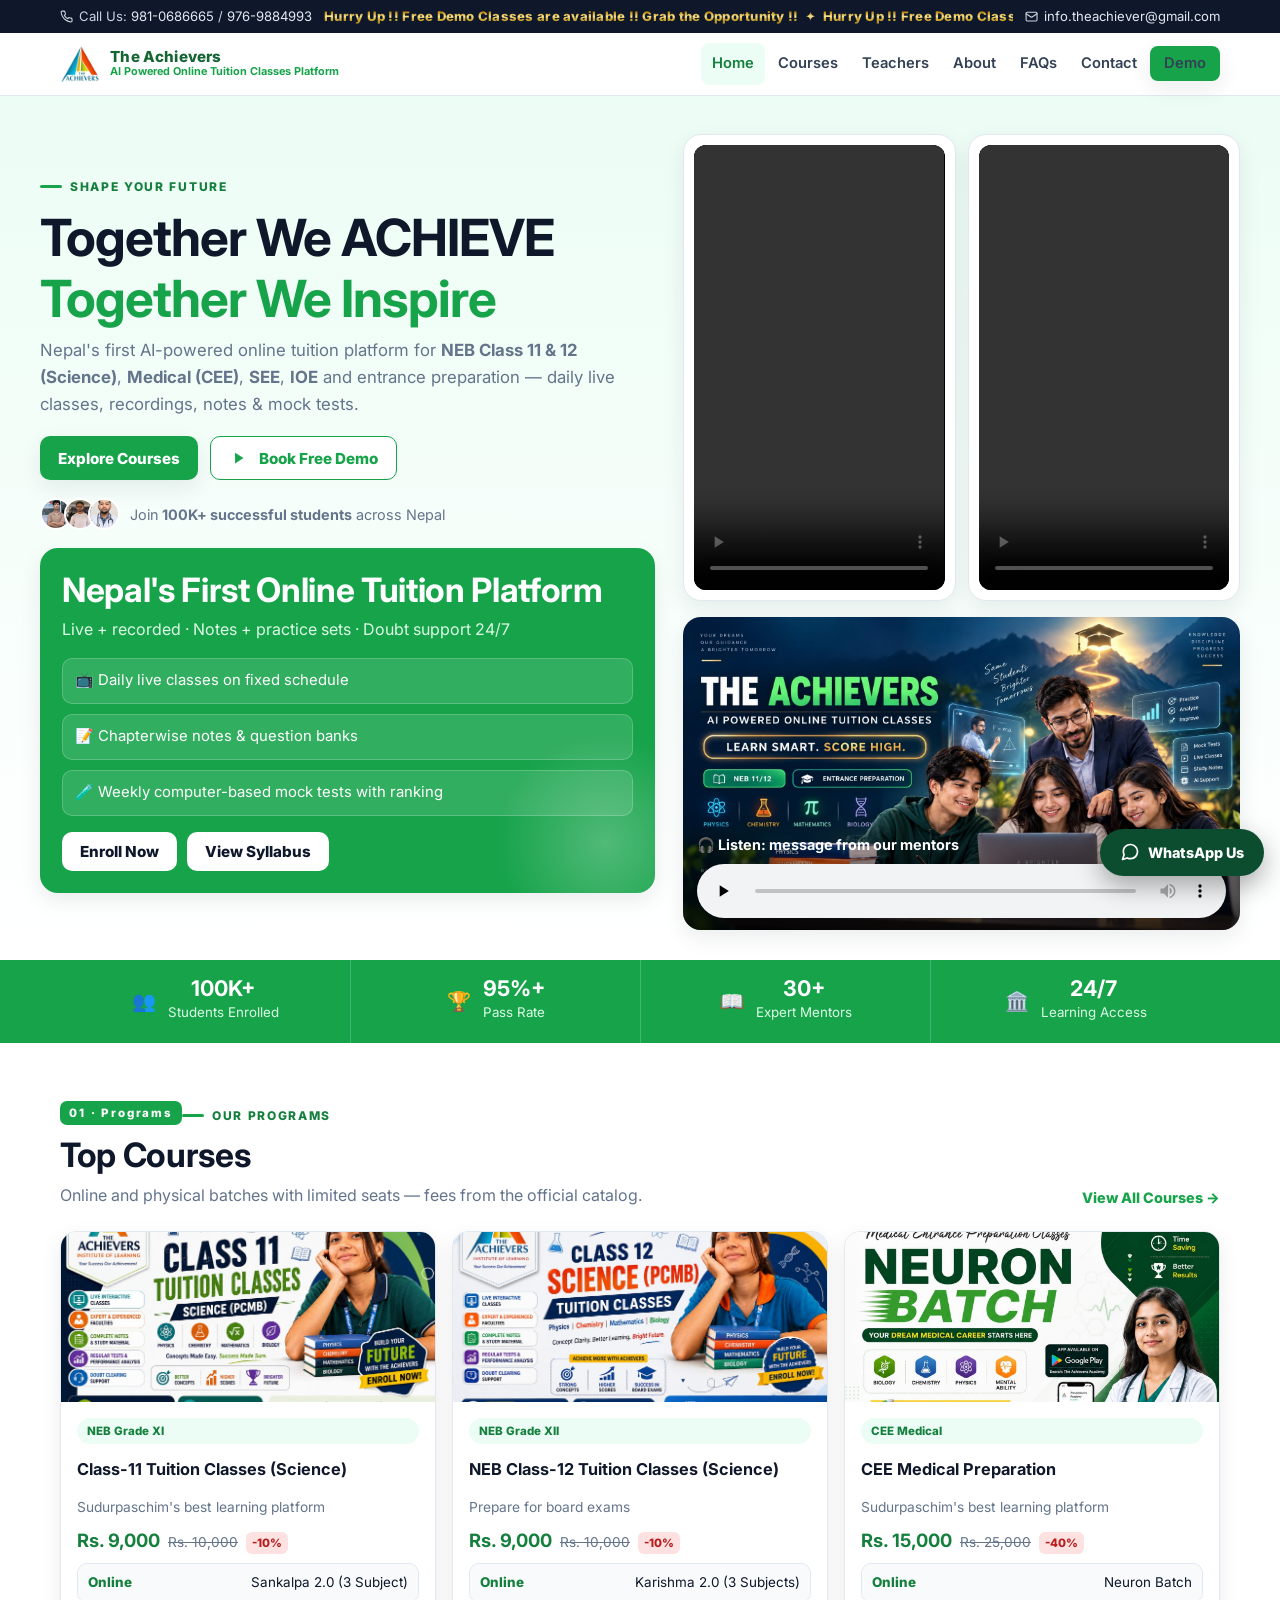
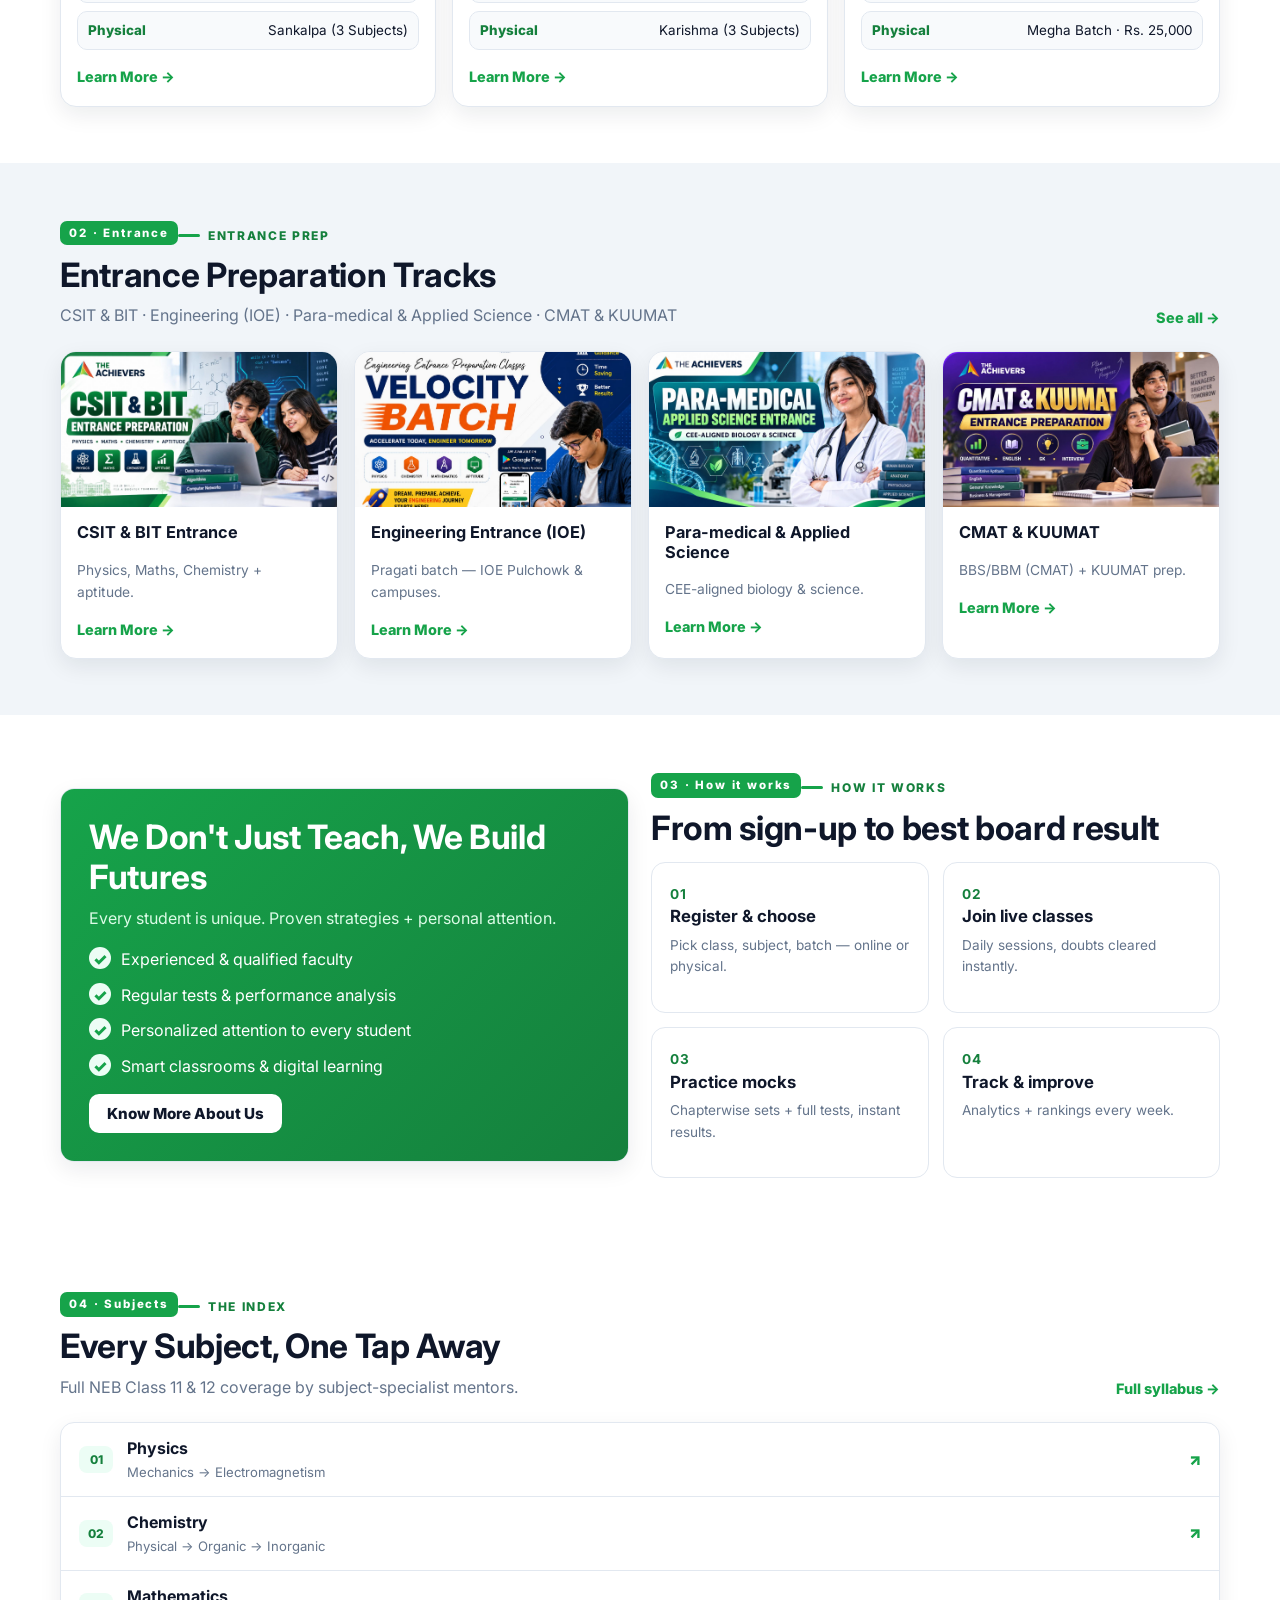
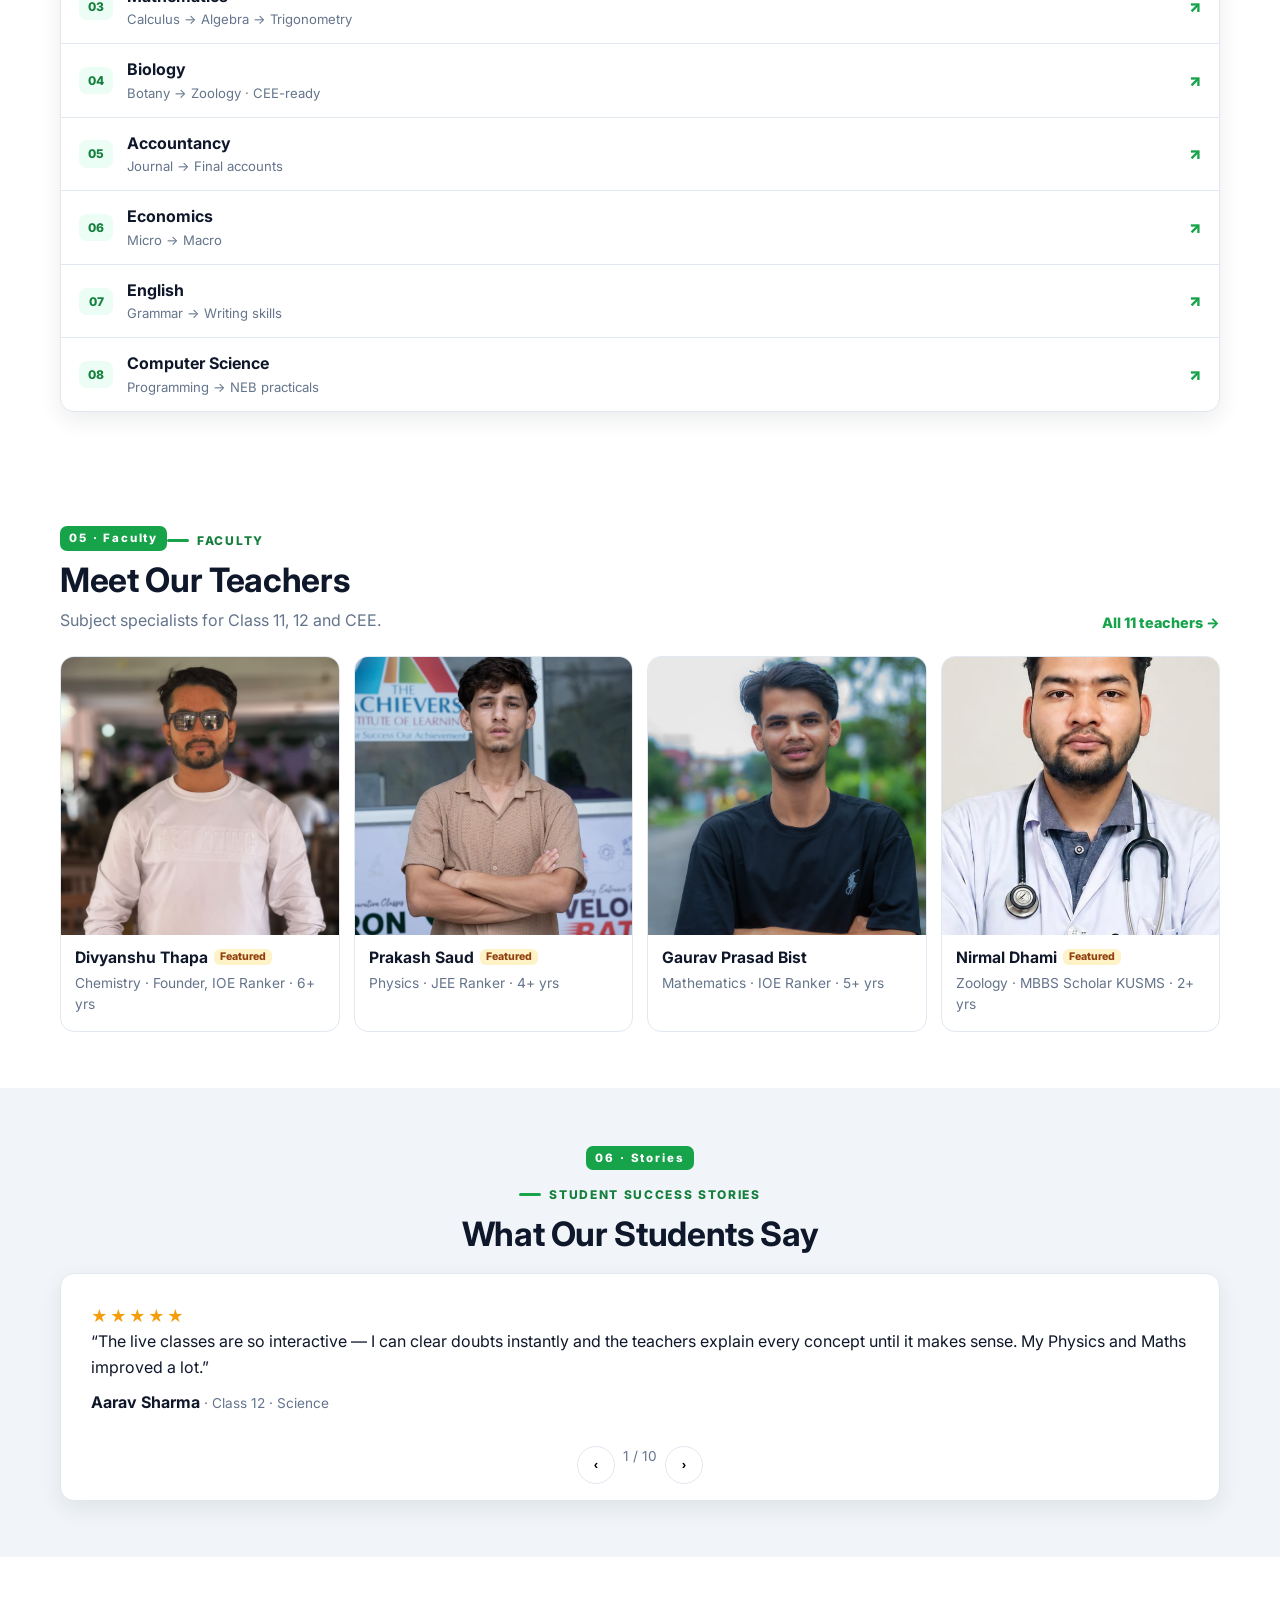
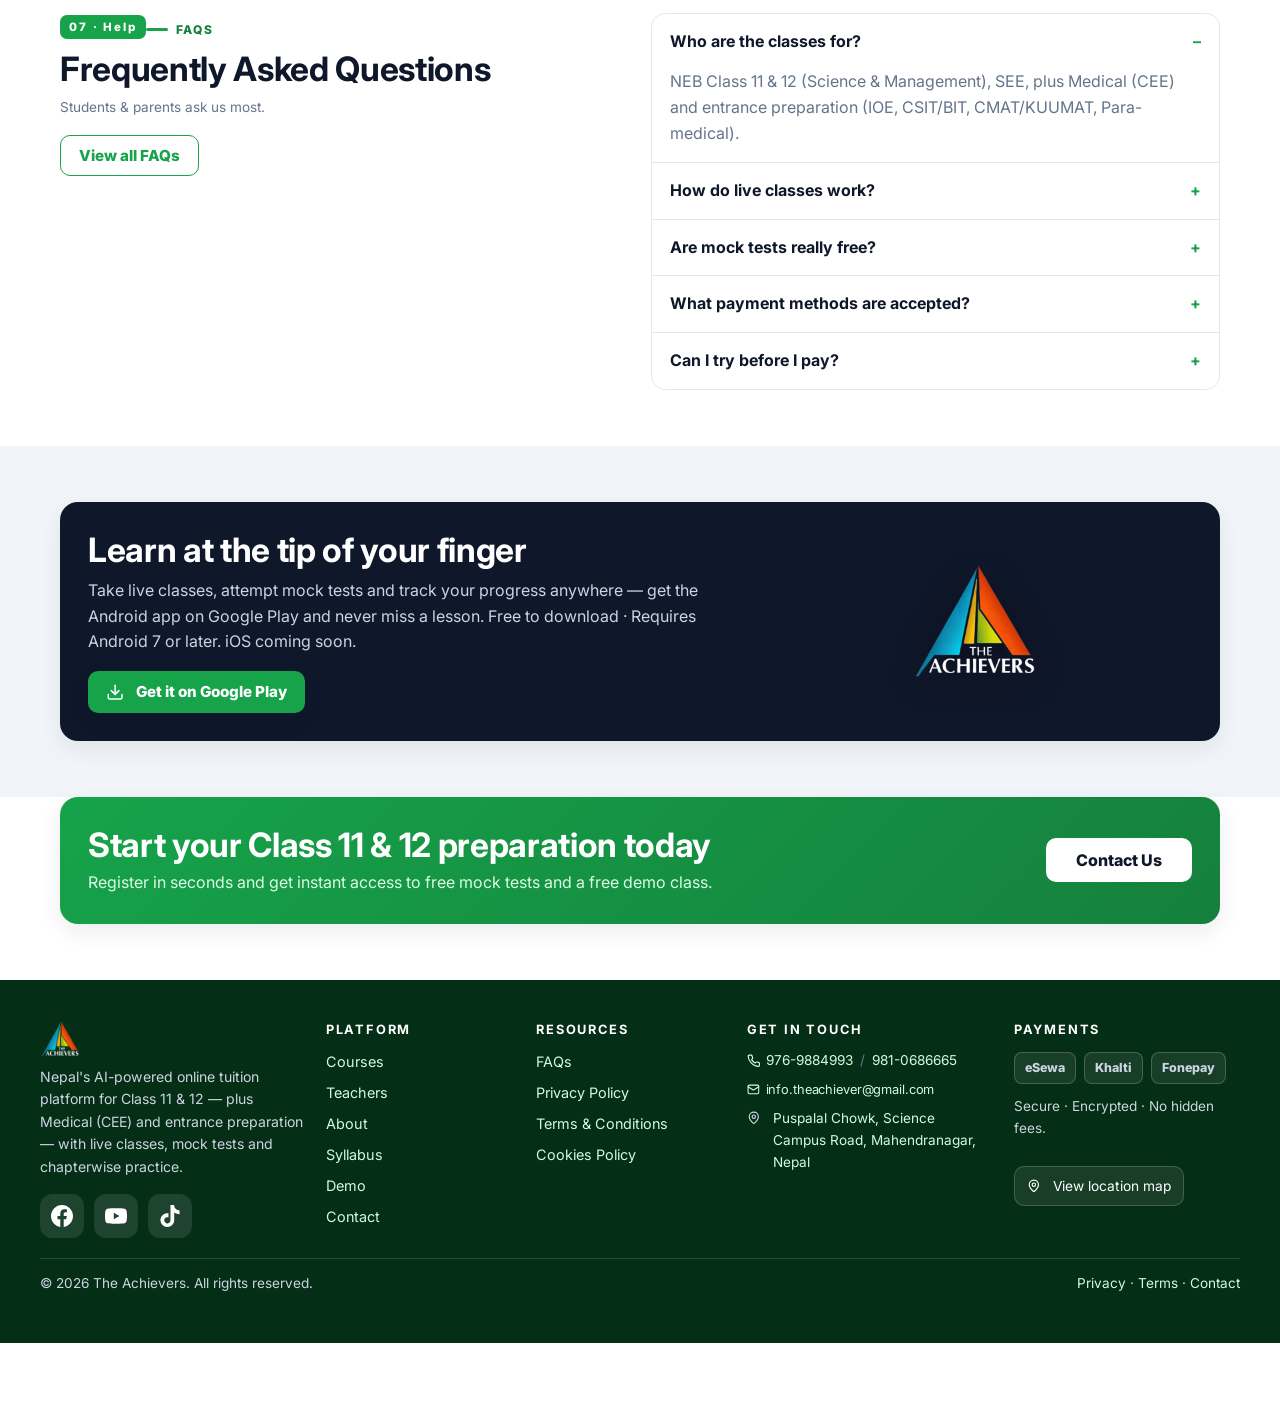
==== commit ddd7215d: "Videos reset to blank on ended; footer address same size as phone numbers (all pages)" ====
--- a/index.html
+++ b/index.html
@@ -141,7 +141,7 @@
 <div><a class="brand" href="index.html"><img src="assets/logo-light.png" alt="The Achievers logo" width="80" height="78" loading="lazy"></a><p style="font-size:.88rem;margin-top:8px">Nepal's AI-powered online tuition platform for Class 11 &amp; 12 — plus Medical (CEE) and entrance preparation — with live classes, mock tests and chapterwise practice.</p><div class="socials"><a href="https://www.facebook.com/profile.php?id=61579416387457" target="_blank" rel="noopener" aria-label="Facebook"><svg viewBox="0 0 24 24" fill="currentColor"><path d="M24 12.07C24 5.4 18.63 0 12 0S0 5.4 0 12.07C0 18.1 4.39 23.1 10.13 24v-8.44H7.08v-3.49h3.05V9.41c0-3.02 1.79-4.69 4.53-4.69 1.31 0 2.68.24 2.68.24v2.97h-1.51c-1.49 0-1.96.93-1.96 1.89v2.25h3.33l-.53 3.49h-2.8V24C19.61 23.1 24 18.1 24 12.07z"/></svg></a><a href="https://youtube.com/@TheAchievers-edu" target="_blank" rel="noopener" aria-label="YouTube"><svg viewBox="0 0 24 24" fill="currentColor"><path d="M23.5 6.19a3.02 3.02 0 0 0-2.12-2.14C19.5 3.55 12 3.55 12 3.55s-7.5 0-9.38.5A3.02 3.02 0 0 0 .5 6.19C0 8.07 0 12 0 12s0 3.93.5 5.81a3.02 3.02 0 0 0 2.12 2.14c1.88.5 9.38.5 9.38.5s7.5 0 9.38-.5a3.02 3.02 0 0 0 2.12-2.14C24 15.93 24 12 24 12s0-3.93-.5-5.81zM9.55 15.57V8.43L15.82 12l-6.27 3.57z"/></svg></a><a href="https://www.tiktok.com/@the_achieverslearning" target="_blank" rel="noopener" aria-label="TikTok"><svg viewBox="0 0 24 24" fill="currentColor"><path d="M12.53.02C13.84 0 15.14.01 16.44 0c.08 1.53.63 3.09 1.75 4.17 1.12 1.11 2.7 1.62 4.24 1.79v4.03c-1.44-.05-2.89-.35-4.2-.97-.57-.26-1.1-.59-1.62-.93-.01 2.92.01 5.84-.02 8.75-.08 1.4-.54 2.79-1.35 3.94-1.31 1.92-3.58 3.17-5.91 3.21-1.43.08-2.86-.31-4.08-1.03-2.02-1.19-3.44-3.37-3.65-5.71-.02-.5-.03-1-.01-1.49.18-1.9 1.12-3.72 2.58-4.96 1.66-1.44 3.98-2.13 6.15-1.72.02 1.48-.04 2.96-.04 4.44-.99-.32-2.15-.23-3.02.37-.63.41-1.11 1.04-1.36 1.75-.21.51-.15 1.07-.14 1.61.24 1.64 1.82 3.02 3.5 2.87 1.12-.01 2.19-.66 2.77-1.61.19-.33.4-.67.41-1.06.1-1.79.06-3.57.07-5.36.01-4.03-.01-8.05.02-12.07z"/></svg></a></div></div>
 <div><h4>Platform</h4><ul><li><a href="courses.html">Courses</a></li><li><a href="teachers.html">Teachers</a></li><li><a href="about.html">About</a></li><li><a href="courses.html#syllabus">Syllabus</a></li><li><a href="demo.html">Demo</a></li><li><a href="contact.html">Contact</a></li></ul></div>
 <div><h4>Resources</h4><ul><li><a href="faqs.html">FAQs</a></li><li><a href="privacy.html">Privacy Policy</a></li><li><a href="terms.html">Terms &amp; Conditions</a></li><li><a href="cookies.html">Cookies Policy</a></li></ul></div>
-<div><h4>Get in touch</h4><ul class="foot-contact"><li class="phones"><a href="tel:+9779769884993"><svg class="ico"><use href="#i-phone"/></svg>976-9884993</a><span style="color:#64748b">/</span><a href="tel:+9779810686665">981-0686665</a></li><li><a class="mail-link" href="mailto:info.theachiever@gmail.com"><svg class="ico"><use href="#i-mail"/></svg>info.theachiever@gmail.com</a></li><li><svg class="ico"><use href="#i-pin"/></svg><a href="https://maps.app.goo.gl/fo6vjBYxXNQiSswWA" target="_blank" rel="noopener">Puspalal Chowk, Science Campus Road, Mahendranagar, Nepal</a></li></ul></div>
+<div><h4>Get in touch</h4><ul class="foot-contact"><li class="phones"><a href="tel:+9779769884993"><svg class="ico"><use href="#i-phone"/></svg>976-9884993</a><span style="color:#64748b">/</span><a href="tel:+9779810686665">981-0686665</a></li><li><a class="mail-link" href="mailto:info.theachiever@gmail.com"><svg class="ico"><use href="#i-mail"/></svg>info.theachiever@gmail.com</a></li><li class="addr"><svg class="ico"><use href="#i-pin"/></svg><a href="https://maps.app.goo.gl/fo6vjBYxXNQiSswWA" target="_blank" rel="noopener">Puspalal Chowk, Science Campus Road, Mahendranagar, Nepal</a></li></ul></div>
 <div><h4>Payments</h4><div class="pay"><span>eSewa</span><span>Khalti</span><span>Fonepay</span></div><p style="font-size:.85rem;margin-top:12px">Secure · Encrypted · No hidden fees.</p><a class="map-link" href="https://maps.app.goo.gl/fo6vjBYxXNQiSswWA" target="_blank" rel="noopener"><svg class="ico"><use href="#i-pin"/></svg>View location map</a></div>
 </div><div class="container foot-bottom"><span>© <span data-year>2026</span> The Achievers. All rights reserved.</span><span><a href="privacy.html">Privacy</a> · <a href="terms.html">Terms</a> · <a href="contact.html">Contact</a></span></div></footer>
 <div class="mobile-cta"><a class="btn btn-outline" href="tel:+9779810686665"><svg class="ico"><use href="#i-phone"/></svg>Call Now</a><a class="btn btn-brand" href="demo.html">Book Free Demo</a></div>
--- a/css/style.css
+++ b/css/style.css
@@ -200,6 +200,7 @@
 .foot-contact li{display:flex;align-items:flex-start;gap:7px;min-width:0}
 .foot-contact .ico{flex:0 0 auto;margin-top:3px}
 .foot-contact .phones{font-size:.85rem;white-space:nowrap}
+.foot-contact .addr{font-size:.85rem}
 .foot-contact .mail-link{font-size:.8rem;letter-spacing:-.01em;white-space:nowrap}
 .socials{display:flex;gap:10px;margin-top:14px}
 .socials a{display:grid;place-items:center;width:44px;height:44px;border-radius:12px;background:rgba(255,255,255,.1);color:#fff}
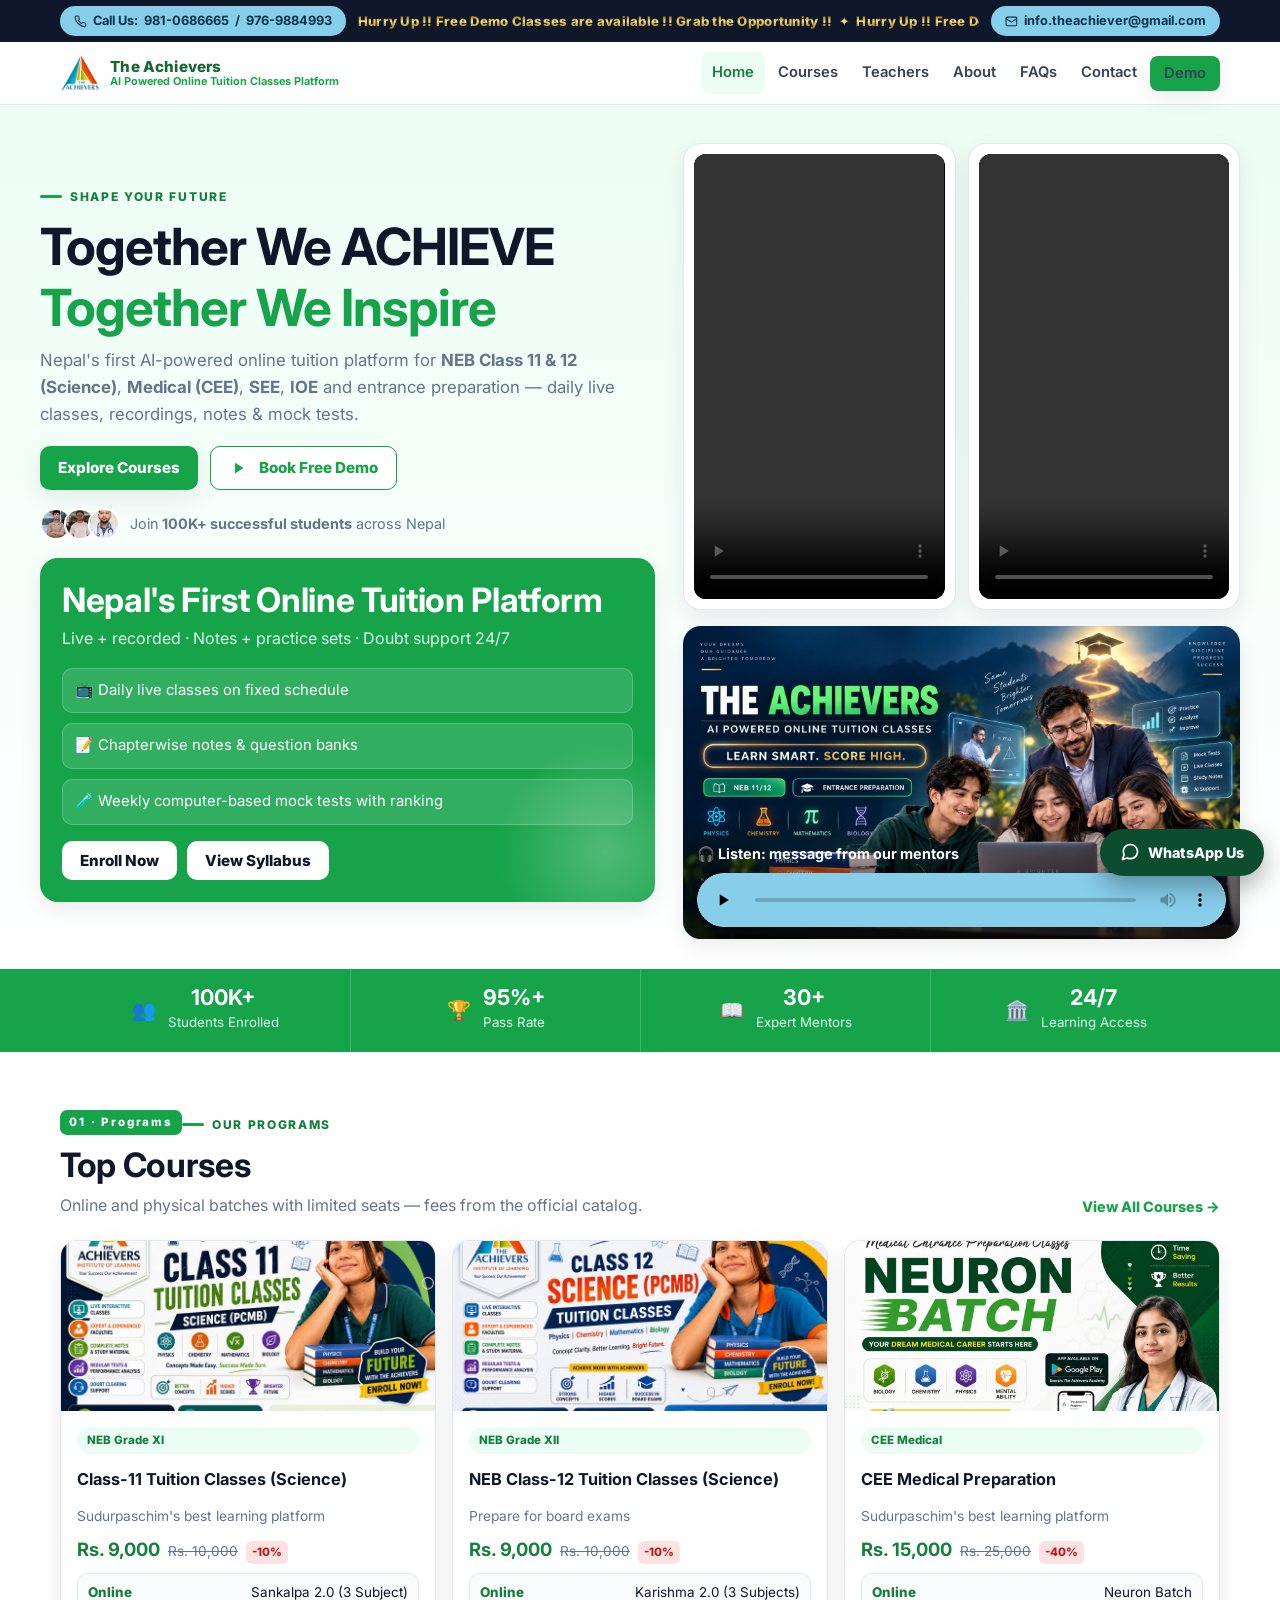
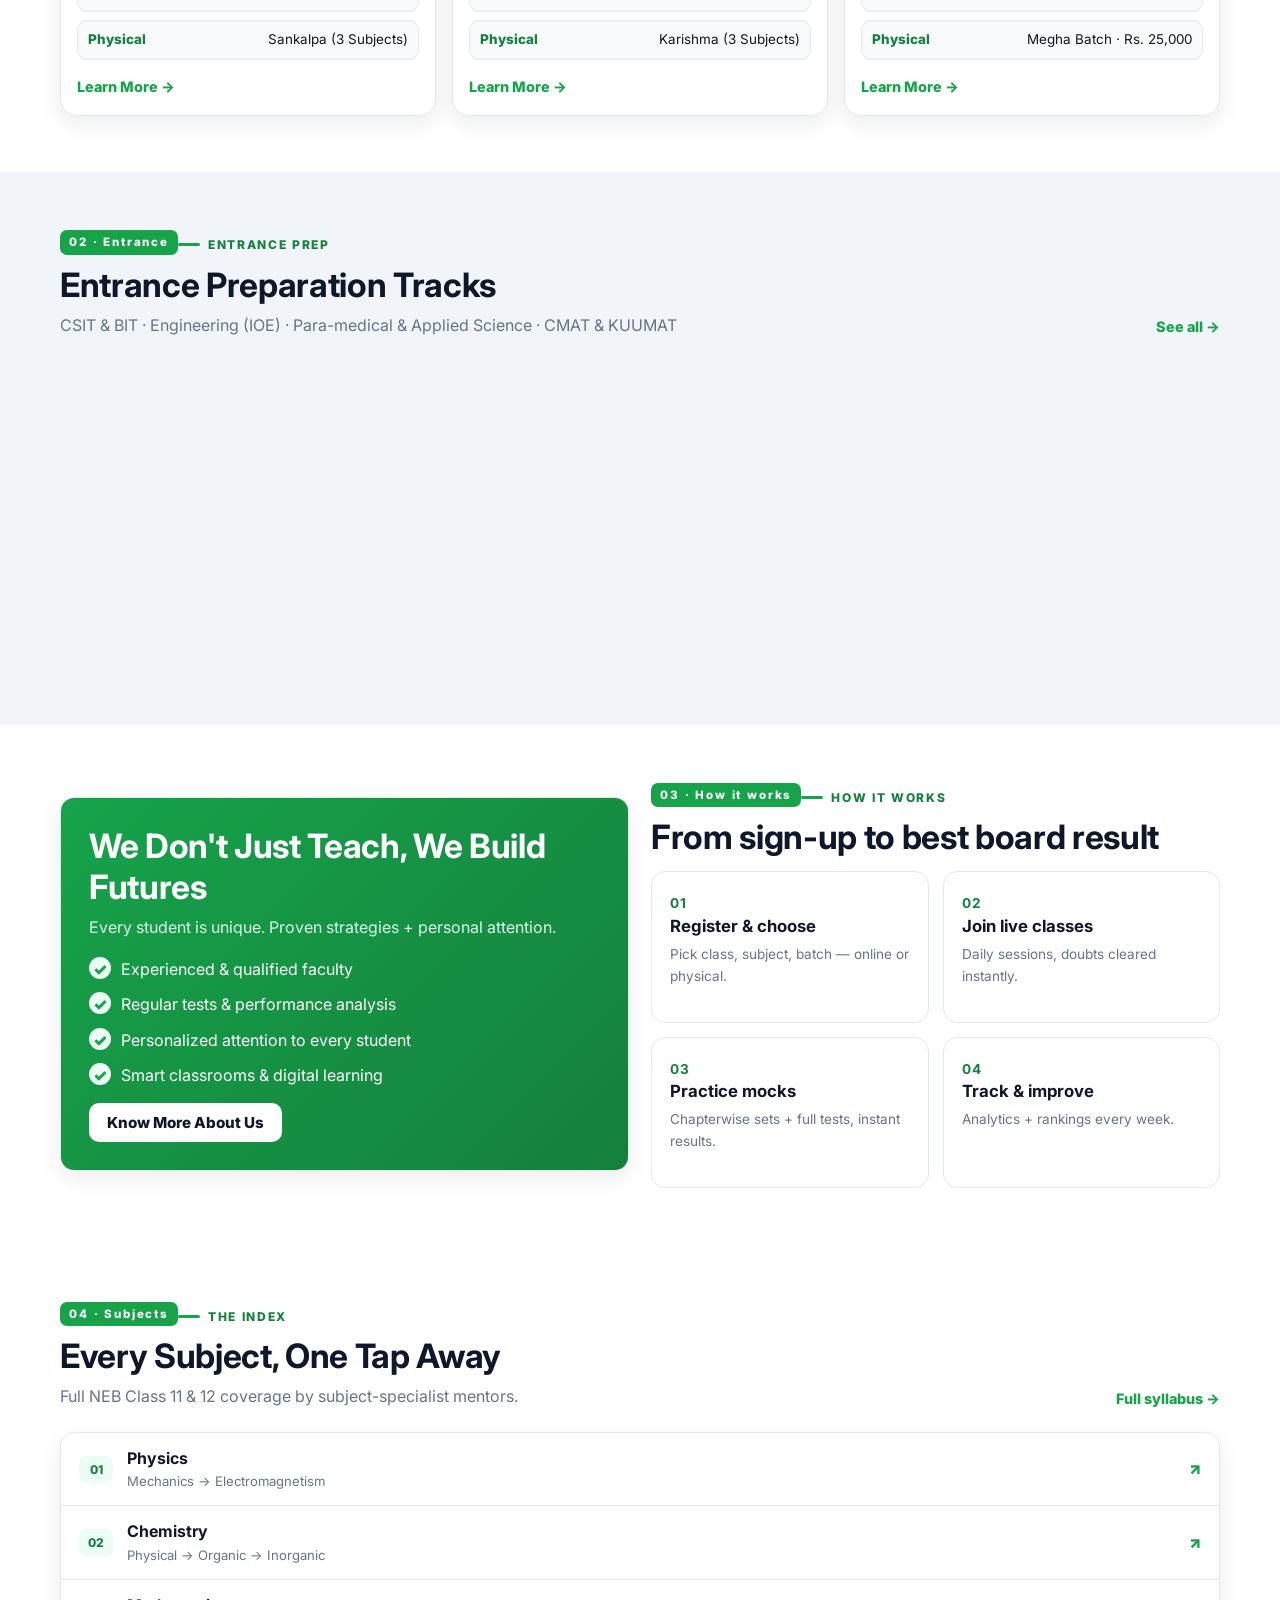
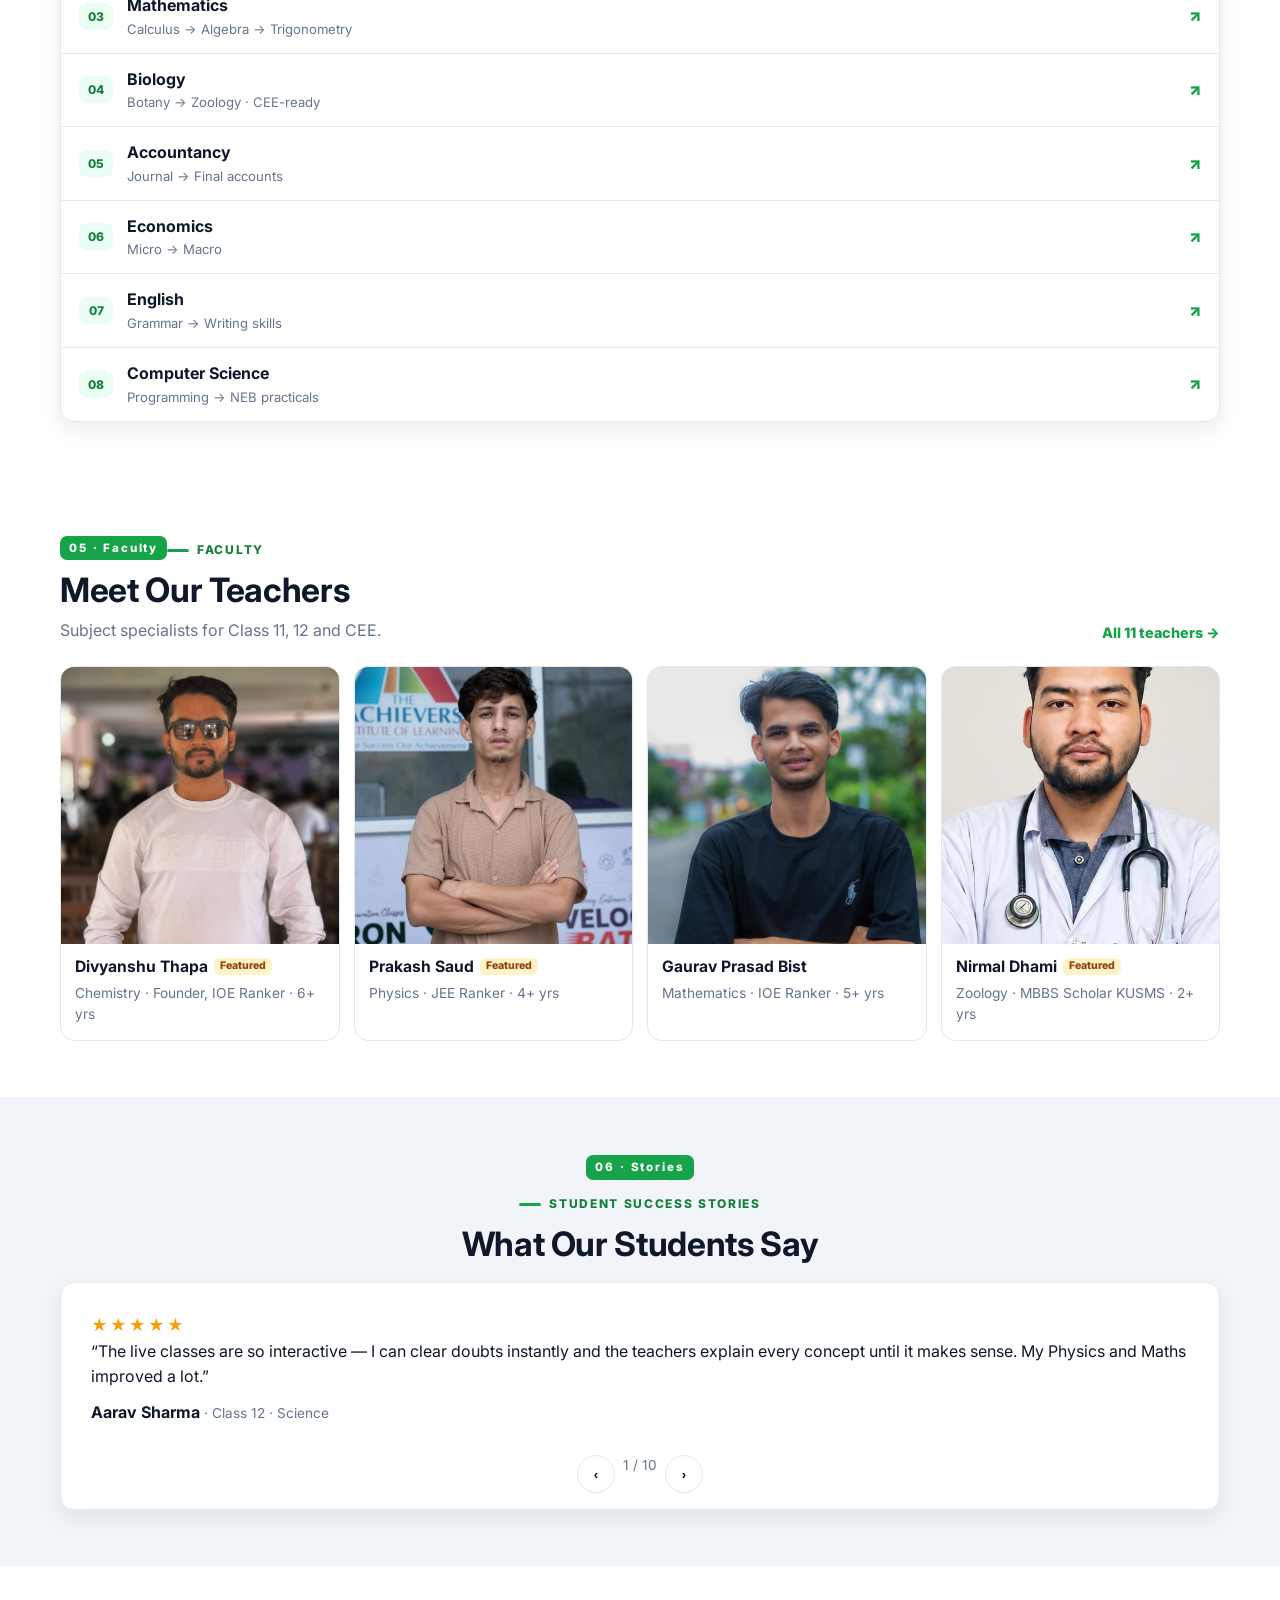
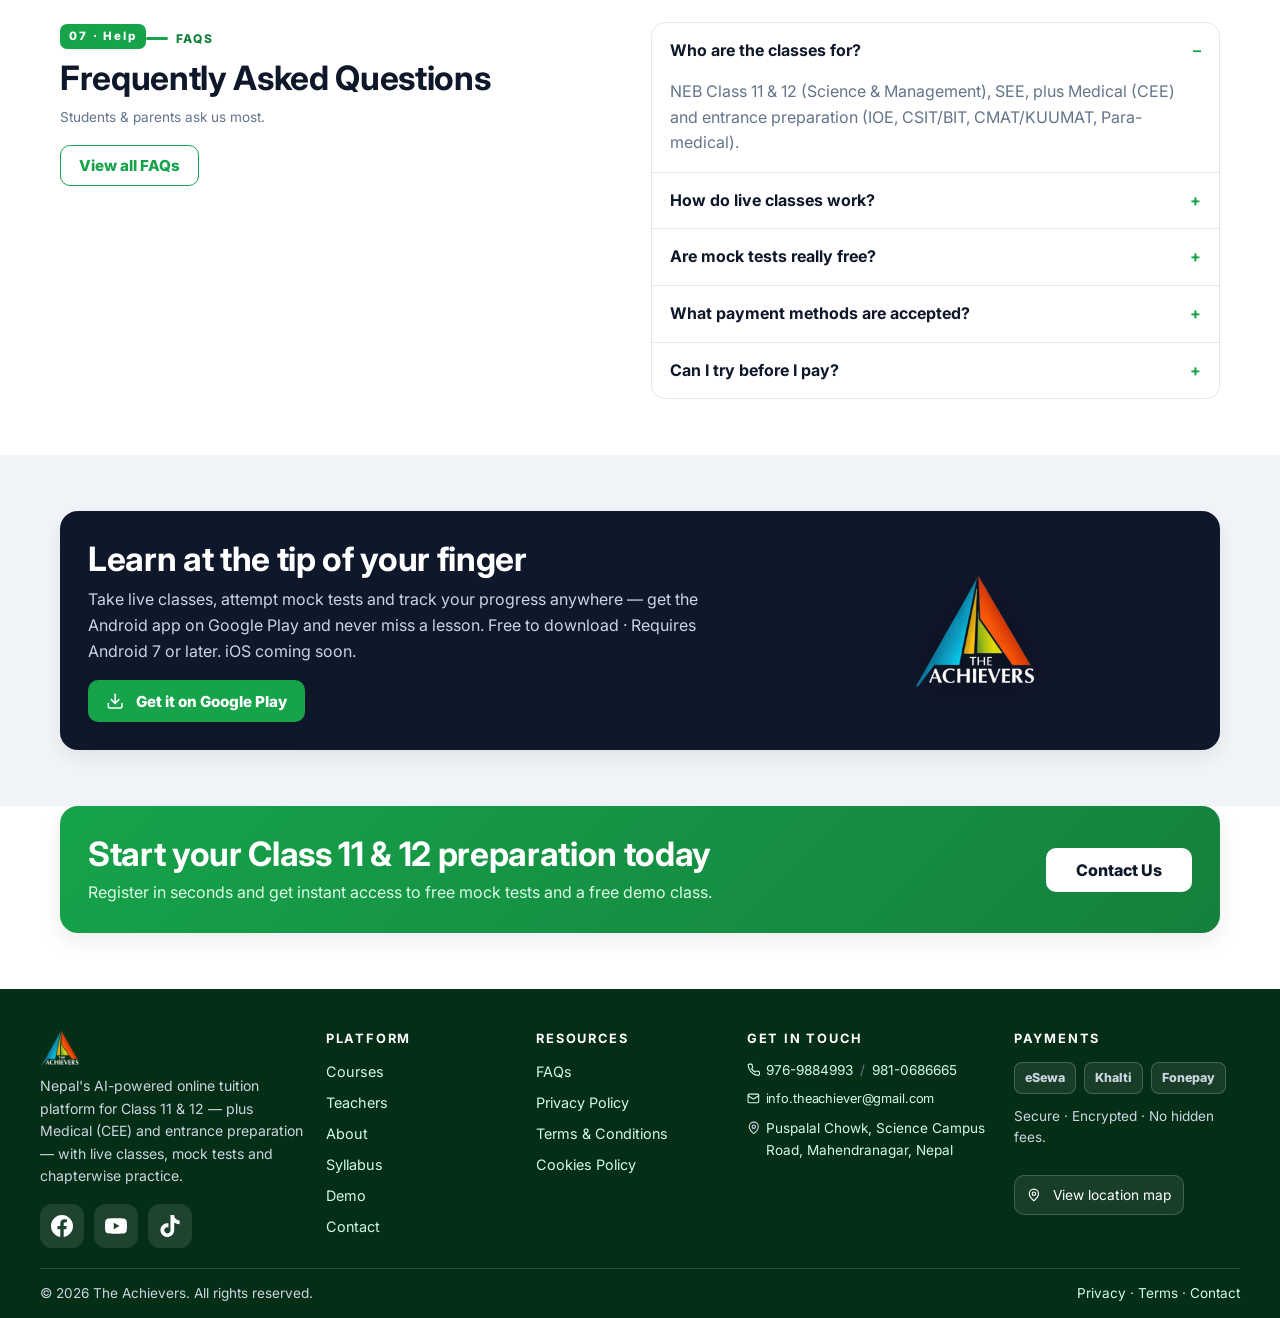
==== commit 12eb2de8: "Remove dead space below footer; skyblue audio player; skyblue oval topbar pills" ====
--- a/index.html
+++ b/index.html
@@ -25,7 +25,7 @@
 <symbol id="i-play" viewBox="0 0 24 24" fill="currentColor"><path d="M8 5v14l11-7z"/></symbol>
 <symbol id="i-download" viewBox="0 0 24 24" fill="none" stroke="currentColor" stroke-width="2" stroke-linecap="round"><path d="M21 15v4a2 2 0 0 1-2 2H5a2 2 0 0 1-2-2v-4"/><polyline points="7 10 12 15 17 10"/><line x1="12" y1="15" x2="12" y2="3"/></symbol>
 </svg>
-<div class="topbar"><div class="container"><span><svg class="ico"><use href="#i-phone"/></svg>Call Us: <a href="tel:+9779810686665">981-0686665</a> / <a href="tel:+9779769884993">976-9884993</a></span><a class="top-marquee" href="demo.html" aria-label="Free demo classes are available — book now"><span class="tick-inner"><span>Hurry Up !! Free Demo Classes are available !! Grab the Opportunity !! &nbsp;✦&nbsp;&nbsp;Hurry Up !! Free Demo Classes are available !! Grab the Opportunity !! &nbsp;✦&nbsp;&nbsp;Hurry Up !! Free Demo Classes are available !! Grab the Opportunity !! &nbsp;✦&nbsp;&nbsp;</span><span aria-hidden="true">Hurry Up !! Free Demo Classes are available !! Grab the Opportunity !! &nbsp;✦&nbsp;&nbsp;Hurry Up !! Free Demo Classes are available !! Grab the Opportunity !! &nbsp;✦&nbsp;&nbsp;Hurry Up !! Free Demo Classes are available !! Grab the Opportunity !! &nbsp;✦&nbsp;&nbsp;</span></span></a><span><svg class="ico"><use href="#i-mail"/></svg><a href="mailto:info.theachiever@gmail.com">info.theachiever@gmail.com</a></span></div></div>
+<div class="topbar"><div class="container"><span class="top-pill"><svg class="ico"><use href="#i-phone"/></svg>Call Us: <a href="tel:+9779810686665">981-0686665</a> / <a href="tel:+9779769884993">976-9884993</a></span><a class="top-marquee" href="demo.html" aria-label="Free demo classes are available — book now"><span class="tick-inner"><span>Hurry Up !! Free Demo Classes are available !! Grab the Opportunity !! &nbsp;✦&nbsp;&nbsp;Hurry Up !! Free Demo Classes are available !! Grab the Opportunity !! &nbsp;✦&nbsp;&nbsp;Hurry Up !! Free Demo Classes are available !! Grab the Opportunity !! &nbsp;✦&nbsp;&nbsp;</span><span aria-hidden="true">Hurry Up !! Free Demo Classes are available !! Grab the Opportunity !! &nbsp;✦&nbsp;&nbsp;Hurry Up !! Free Demo Classes are available !! Grab the Opportunity !! &nbsp;✦&nbsp;&nbsp;Hurry Up !! Free Demo Classes are available !! Grab the Opportunity !! &nbsp;✦&nbsp;&nbsp;</span></span></a><span class="top-pill"><svg class="ico"><use href="#i-mail"/></svg><a href="mailto:info.theachiever@gmail.com">info.theachiever@gmail.com</a></span></div></div>
 <header class="site-header"><div class="nav-wrap">
 <a class="brand" href="index.html" aria-label="The Achievers home"><img src="assets/logo-mark.png" alt="The Achievers logo" width="38" height="36"><span class="brand-name"><b>The Achievers</b><small>AI Powered Online Tuition Classes Platform</small></span></a>
 <nav aria-label="Primary"><ul class="nav-links" id="navLinks">
--- a/css/style.css
+++ b/css/style.css
@@ -26,6 +26,10 @@
 .topbar{background:var(--text);color:#cbd5e1;font-size:.82rem}
 .topbar .container{display:flex;justify-content:space-between;align-items:center;gap:12px;padding-top:6px;padding-bottom:6px;flex-wrap:wrap}
 .topbar a{color:#e2e8f0}
+/* Skyblue oval contact buttons in topbar */
+.top-pill{display:inline-flex;align-items:center;gap:6px;background:#87CEEB;color:#06344d;border-radius:999px;padding:5px 14px;font-size:.8rem;font-weight:700;white-space:nowrap}
+.top-pill a{color:#06344d}
+.top-pill .ico{margin-right:0}
 /* Marquee embedded in topbar (between phone + mail) — deep metallic gold, no shadow */
 .top-marquee{flex:1 1 220px;min-width:0;overflow:hidden;white-space:nowrap;font-weight:800;font-size:.82rem;letter-spacing:.02em;text-align:center;text-shadow:none;box-shadow:none}
 .top-marquee:hover{text-decoration:none}
@@ -97,7 +101,8 @@
 .audio-visual>img{position:absolute;inset:0;width:100%;height:100%;object-fit:cover}
 .audio-bar{position:absolute;left:0;right:0;bottom:0;padding:28px 14px 12px;background:linear-gradient(transparent,rgba(0,0,0,.82));display:grid;gap:8px}
 .audio-bar b{color:#fff;font-size:.9rem}
-.audio-bar audio{width:100%}
+.audio-bar audio{width:100%;border-radius:999px}
+.audio-bar audio::-webkit-media-controls-panel{background:#87CEEB;border-radius:999px}
 .badge-20{background:#fff;color:var(--brand-dark);border-radius:12px;padding:10px 14px;display:inline-block;text-align:center;font-weight:900;box-shadow:var(--shadow)}
 .badge-20 small{display:block;font-size:.7rem;letter-spacing:.1em;color:var(--muted)}
 /* Stats */
@@ -200,7 +205,8 @@
 .foot-contact li{display:flex;align-items:flex-start;gap:7px;min-width:0}
 .foot-contact .ico{flex:0 0 auto;margin-top:3px}
 .foot-contact .phones{font-size:.85rem;white-space:nowrap}
-.foot-contact .addr{font-size:.85rem}
+.foot-contact .addr{font-size:.85rem;gap:6px}
+.foot-contact .addr .ico{margin-right:0}
 .foot-contact .mail-link{font-size:.8rem;letter-spacing:-.01em;white-space:nowrap}
 .socials{display:flex;gap:10px;margin-top:14px}
 .socials a{display:grid;place-items:center;width:44px;height:44px;border-radius:12px;background:rgba(255,255,255,.1);color:#fff}
@@ -214,8 +220,6 @@
 .mobile-cta{display:none;position:fixed;bottom:0;left:0;right:0;z-index:60;background:#fff;border-top:1px solid var(--line);padding:10px 12px;gap:10px}
 .mobile-cta a{flex:1;text-align:center}
 /* Netlify banner safety: no overlap with site buttons */
-footer{padding-bottom:34px}
-body{padding-bottom:70px}
 .nl-safe{min-height:8px}
 #toTop{position:fixed;right:16px;bottom:150px;border:0;background:var(--brand);color:#fff;width:42px;height:42px;border-radius:50%;cursor:pointer;display:none;box-shadow:var(--shadow)}
 .reveal{opacity:0;transform:translateY(14px);transition:opacity .5s ease,transform .5s ease}
@@ -246,15 +250,13 @@
   .mobile-cta{display:flex}
   .foot-grid{grid-template-columns:1fr}
   #toTop{bottom:120px}
-  body{padding-bottom:96px}
+  body{padding-bottom:84px}
   .top-marquee{flex:1 1 100%;order:3;font-size:.78rem}
   .video-row{grid-template-columns:1fr}
   .hero-grid{padding:26px 0 22px}
 }
 /* Netlify footer badge: never overlap site buttons on mobile — extra bottom space */
 @media(max-width:640px){
-  body{padding-bottom:120px}
-  footer{padding-bottom:60px}
   .mobile-cta{box-shadow:0 -2px 10px rgba(15,23,42,.08)}
 }
 /* Sticky WhatsApp pill (bottom-right, clears mobile CTA + back-to-top) */
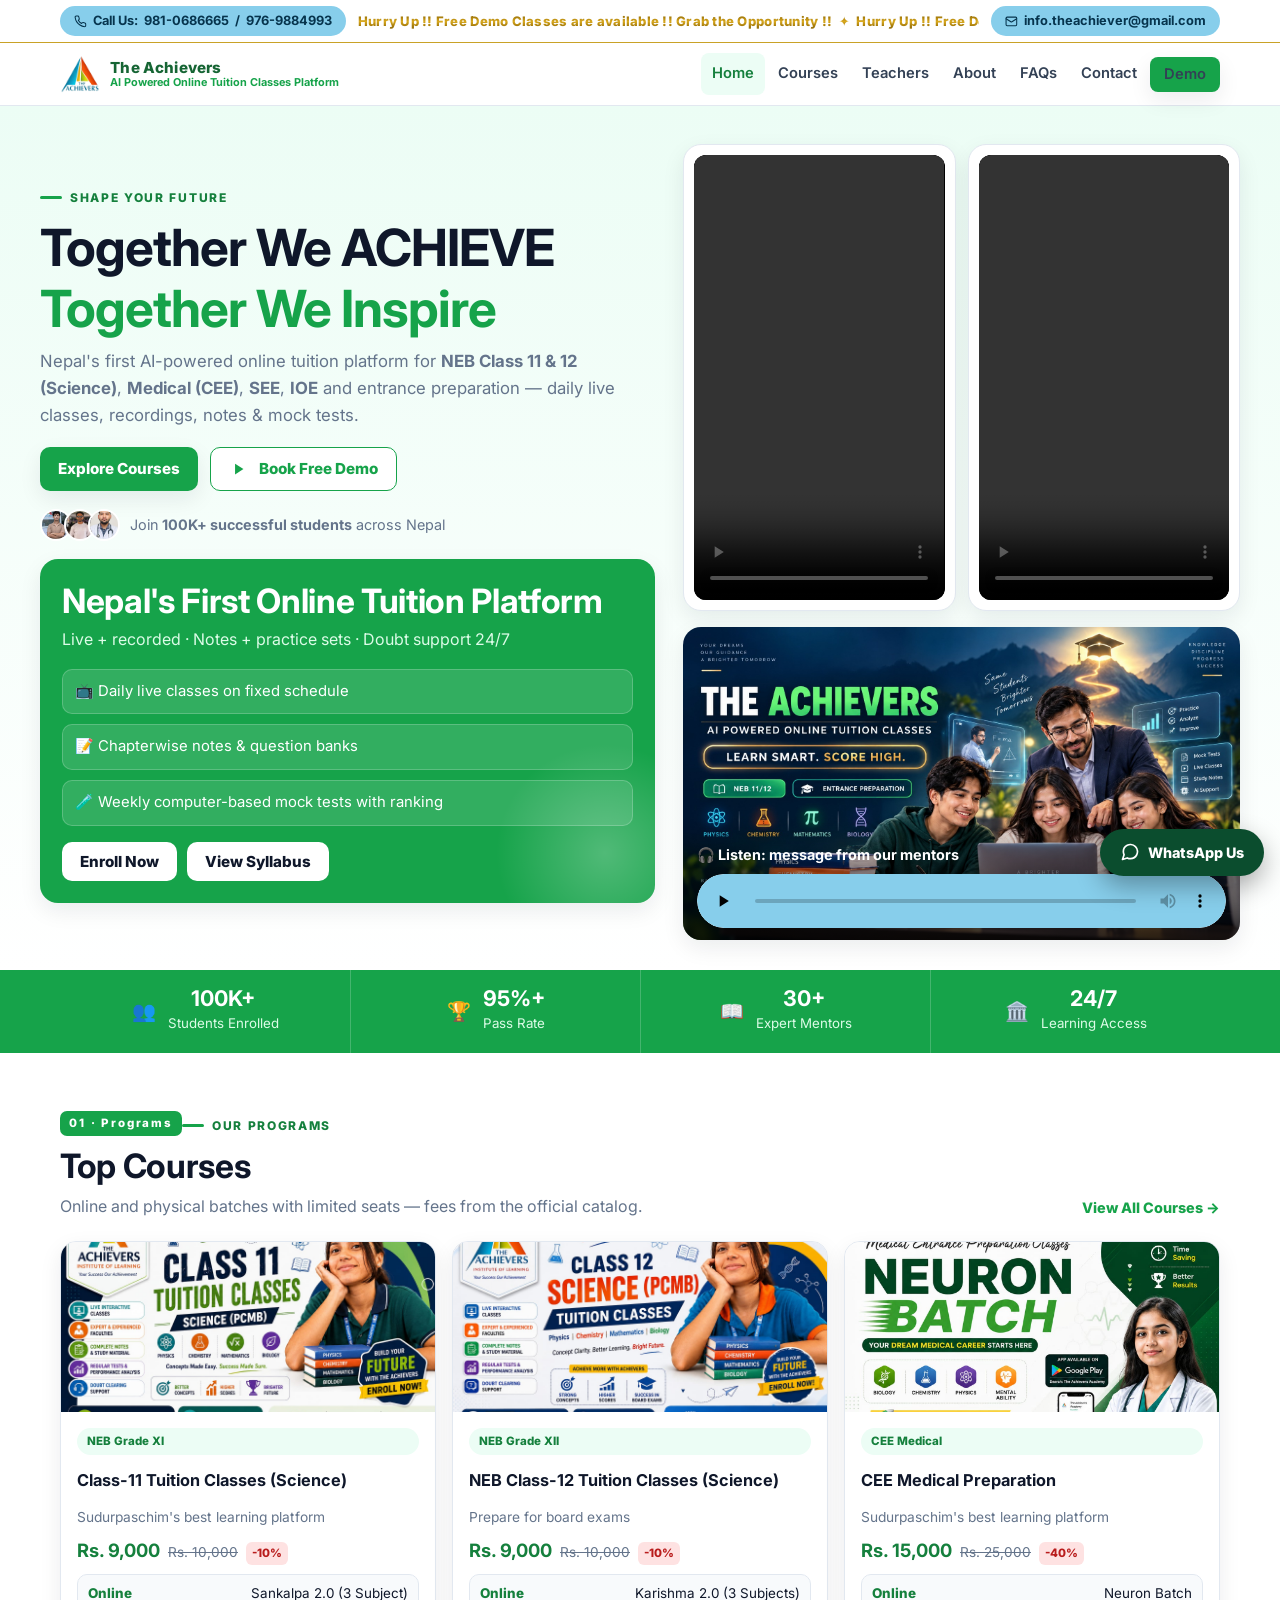
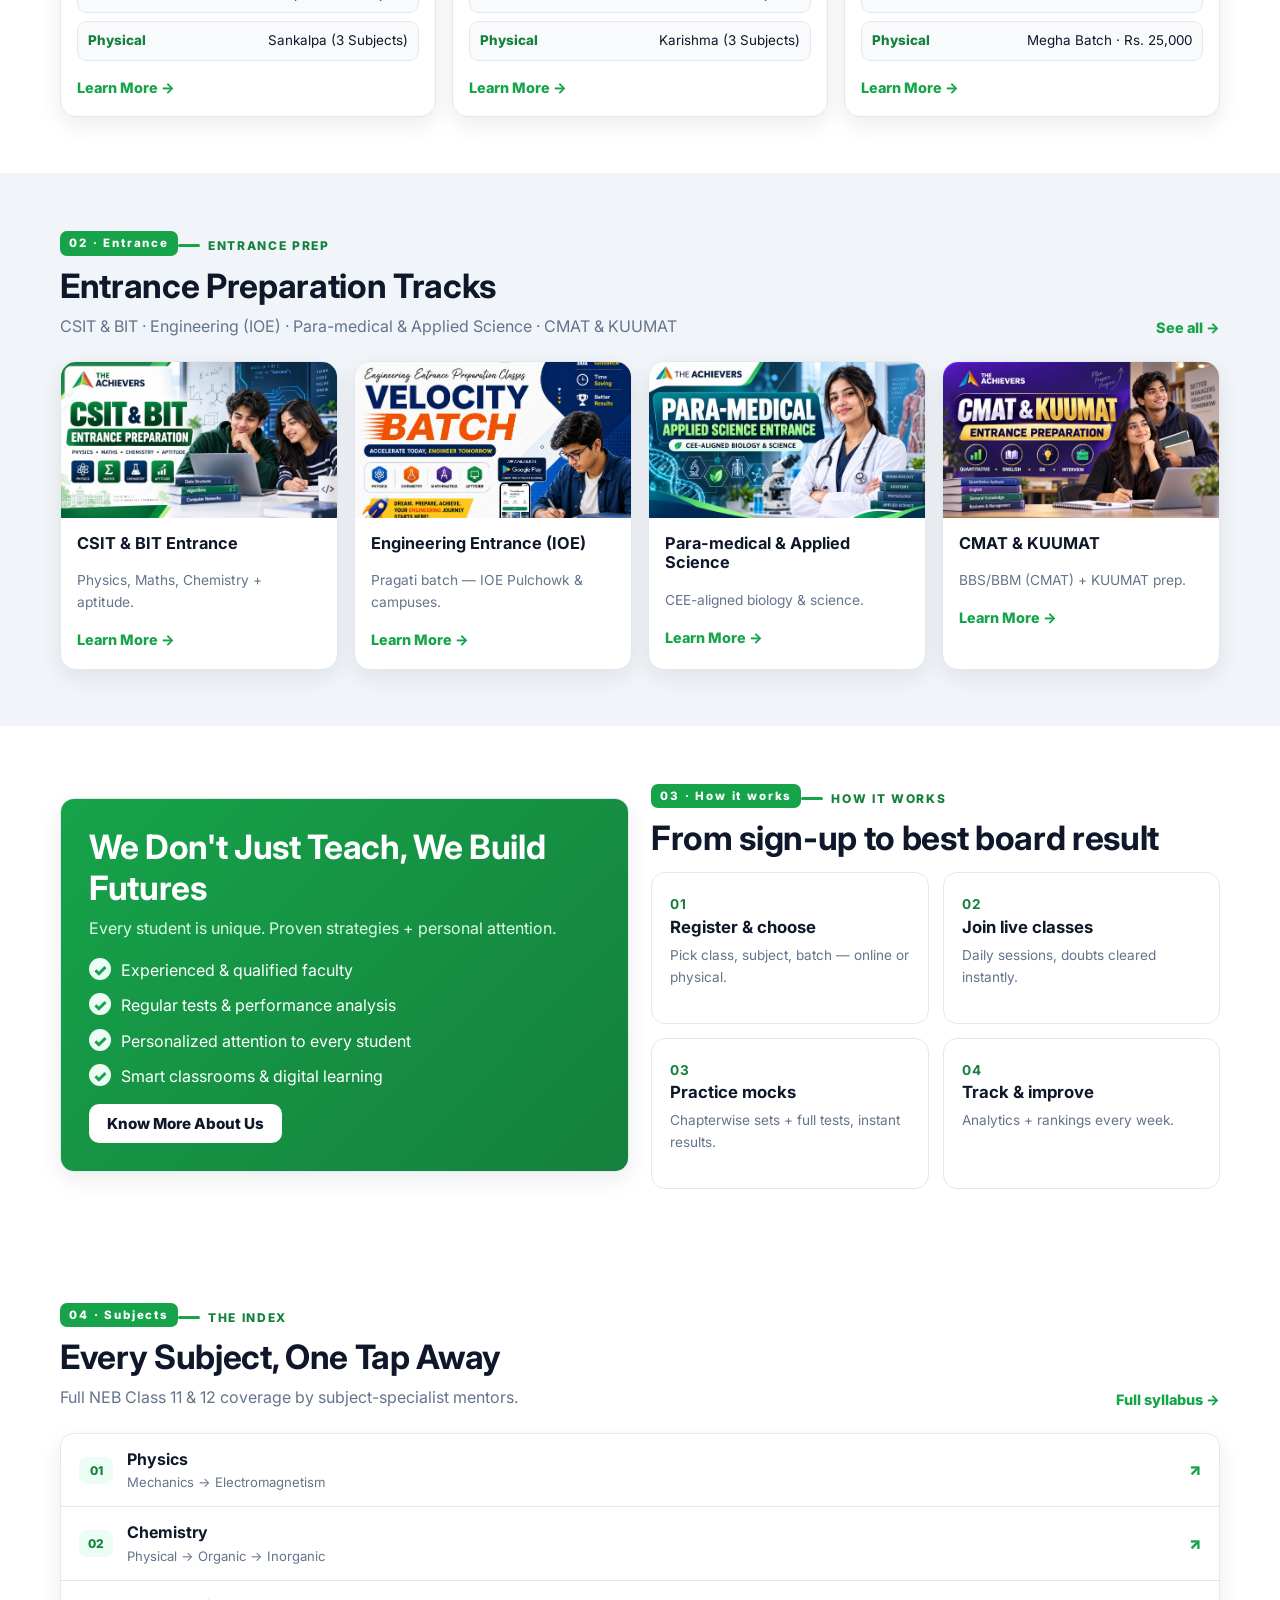
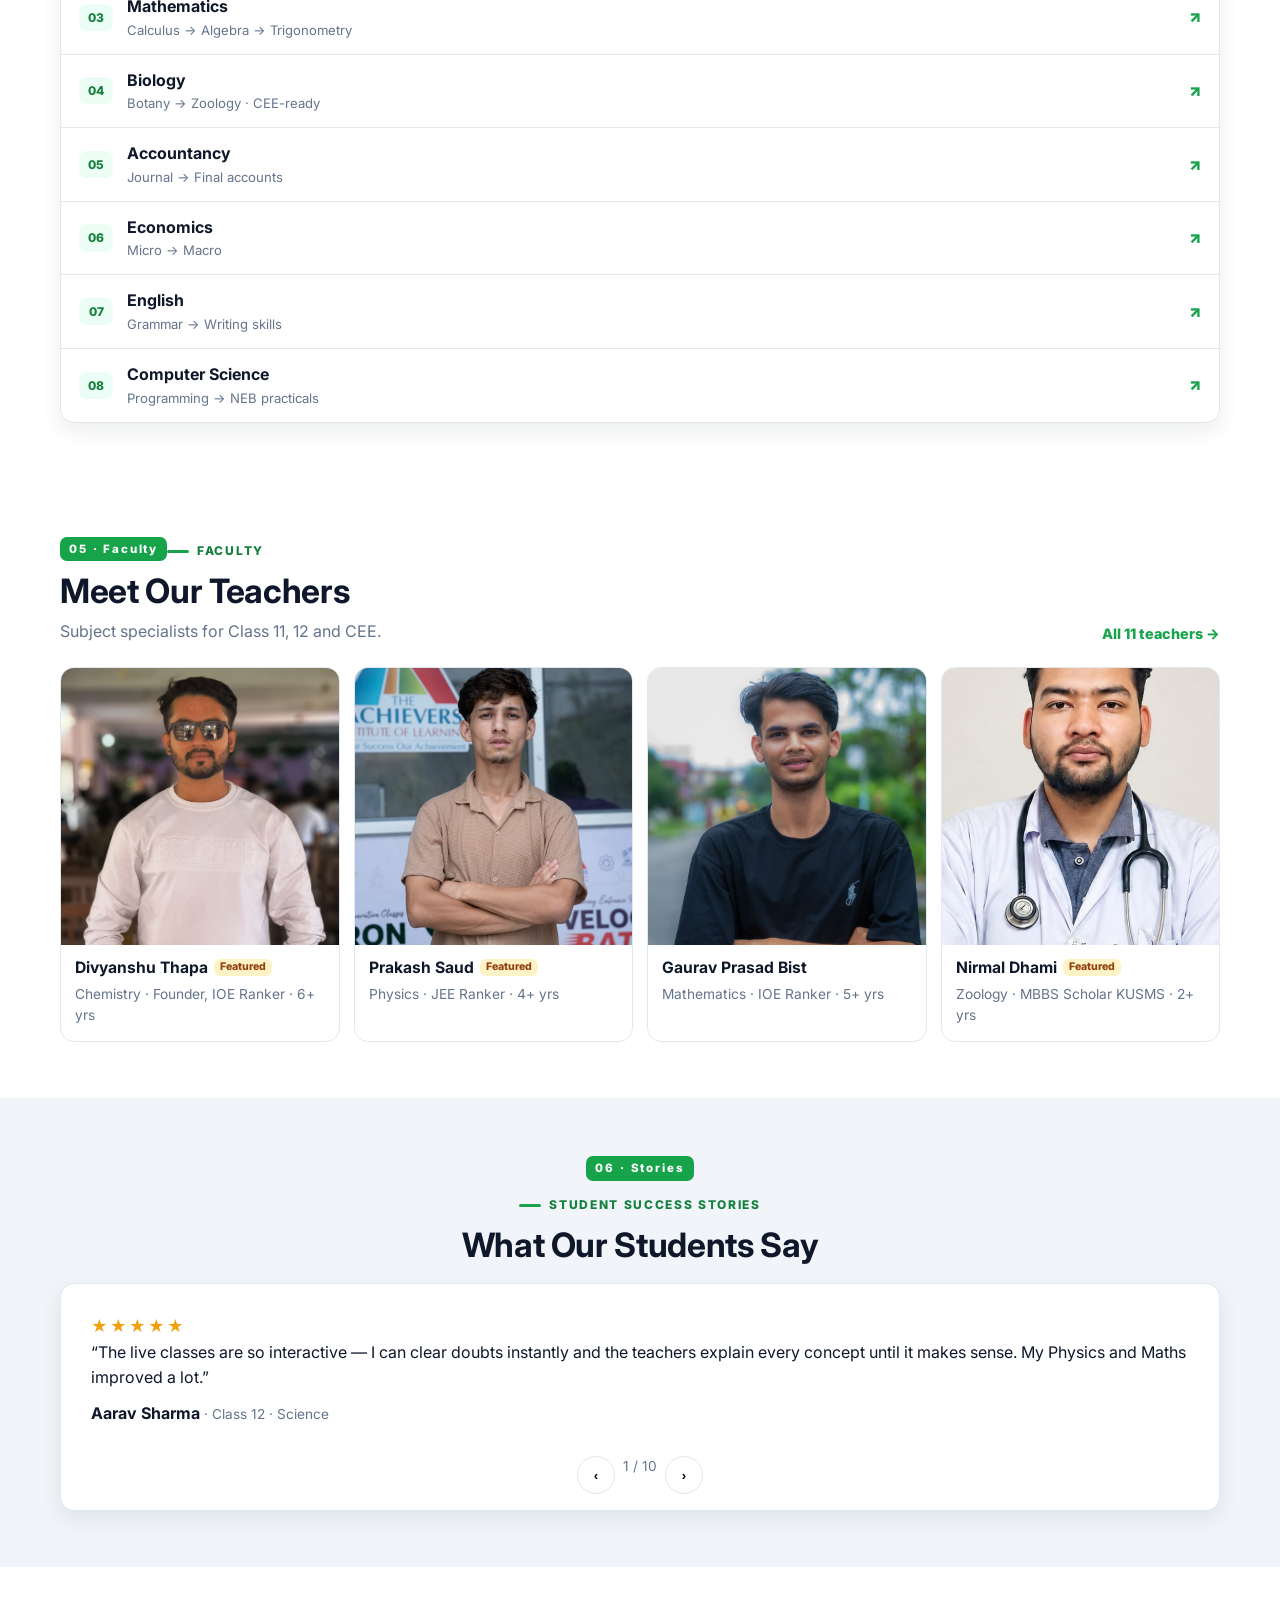
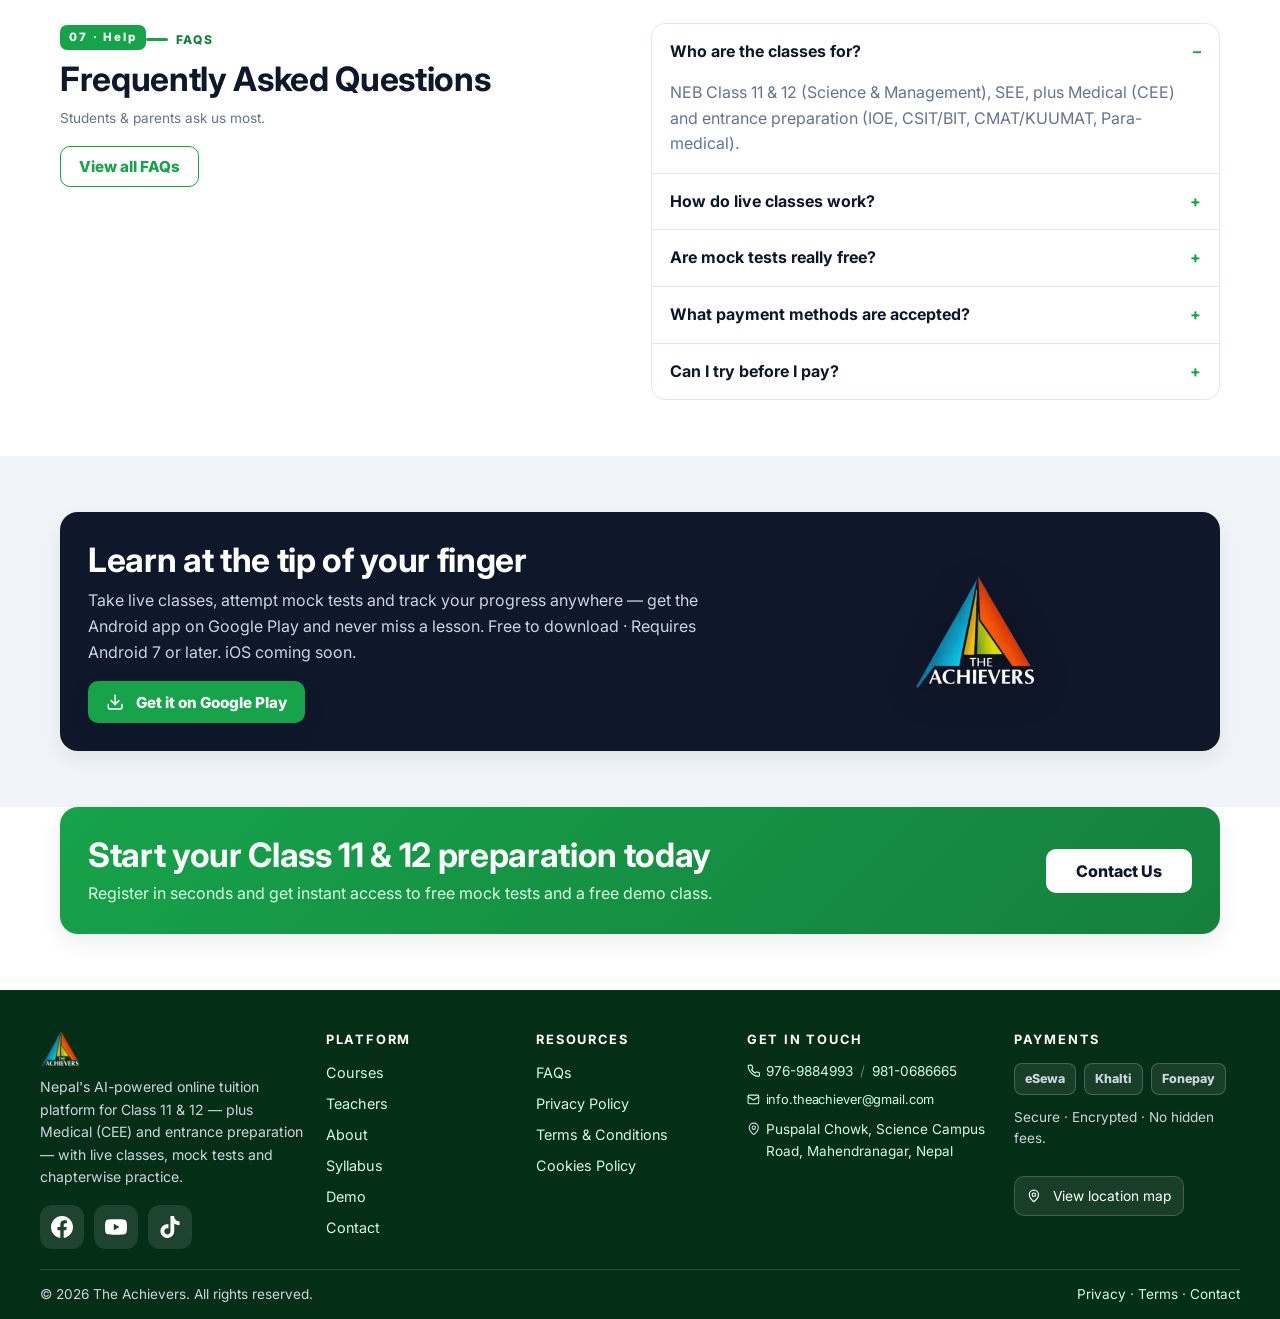
==== commit 17cc3a4d: "Vanilla port of NavHeader sliding-pill nav: cursor li on all pages, hover/focus logic, site-green pi" ====
--- a/index.html
+++ b/index.html
@@ -28,7 +28,7 @@
 <div class="topbar"><div class="container"><span class="top-pill"><svg class="ico"><use href="#i-phone"/></svg>Call Us: <a href="tel:+9779810686665">981-0686665</a> / <a href="tel:+9779769884993">976-9884993</a></span><a class="top-marquee" href="demo.html" aria-label="Free demo classes are available — book now"><span class="tick-inner"><span>Hurry Up !! Free Demo Classes are available !! Grab the Opportunity !! &nbsp;✦&nbsp;&nbsp;Hurry Up !! Free Demo Classes are available !! Grab the Opportunity !! &nbsp;✦&nbsp;&nbsp;Hurry Up !! Free Demo Classes are available !! Grab the Opportunity !! &nbsp;✦&nbsp;&nbsp;</span><span aria-hidden="true">Hurry Up !! Free Demo Classes are available !! Grab the Opportunity !! &nbsp;✦&nbsp;&nbsp;Hurry Up !! Free Demo Classes are available !! Grab the Opportunity !! &nbsp;✦&nbsp;&nbsp;Hurry Up !! Free Demo Classes are available !! Grab the Opportunity !! &nbsp;✦&nbsp;&nbsp;</span></span></a><span class="top-pill"><svg class="ico"><use href="#i-mail"/></svg><a href="mailto:info.theachiever@gmail.com">info.theachiever@gmail.com</a></span></div></div>
 <header class="site-header"><div class="nav-wrap">
 <a class="brand" href="index.html" aria-label="The Achievers home"><img src="assets/logo-mark.png" alt="The Achievers logo" width="38" height="36"><span class="brand-name"><b>The Achievers</b><small>AI Powered Online Tuition Classes Platform</small></span></a>
-<nav aria-label="Primary"><ul class="nav-links" id="navLinks">
+<nav aria-label="Primary"><ul class="nav-links" id="navLinks"><li class="nav-cursor" aria-hidden="true"></li>
 <li><a href="index.html">Home</a></li><li><a href="courses.html">Courses</a></li><li><a href="teachers.html">Teachers</a></li><li><a href="about.html">About</a></li><li><a href="faqs.html">FAQs</a></li><li><a href="contact.html">Contact</a></li><li><a class="btn btn-brand" href="demo.html" style="padding:10px 14px">Demo</a></li>
 </ul></nav>
 <button class="hamburger" id="navToggle" aria-expanded="false" aria-controls="navLinks" aria-label="Menu">☰</button>
--- a/css/style.css
+++ b/css/style.css
@@ -23,7 +23,7 @@
 .container{max-width:var(--max);margin:0 auto;padding:0 20px}
 .skip{position:absolute;left:-999px;top:0;background:var(--brand);color:#fff;padding:8px 14px;z-index:99;border-radius:0 0 8px 0}
 .skip:focus{left:0}
-.topbar{background:var(--text);color:#cbd5e1;font-size:.82rem}
+.topbar{background:#fff;color:#334155;border-bottom:1px solid #C9A227;font-size:.82rem}
 .topbar .container{display:flex;justify-content:space-between;align-items:center;gap:12px;padding-top:6px;padding-bottom:6px;flex-wrap:wrap}
 .topbar a{color:#e2e8f0}
 /* Skyblue oval contact buttons in topbar */
@@ -35,7 +35,7 @@
 .top-marquee:hover{text-decoration:none}
 .tick-inner{display:inline-flex;animation:tick 28s linear infinite}
 .top-marquee:hover .tick-inner{animation-play-state:paused}
-.tick-inner>span{white-space:nowrap;color:transparent;background:linear-gradient(180deg,#7c5e10 0%,#b8860b 28%,#f7e08b 50%,#d4af37 62%,#7c5e10 100%);-webkit-background-clip:text;background-clip:text;text-shadow:none}
+.tick-inner>span{white-space:nowrap;color:transparent;background:linear-gradient(180deg,#7c5e10 0%,#a87e0c 30%,#d9a91f 50%,#a87e0c 70%,#7c5e10 100%);-webkit-background-clip:text;background-clip:text;text-shadow:none}
 @keyframes tick{from{transform:translateX(0)}to{transform:translateX(-50%)}}
 @media(prefers-reduced-motion:reduce){.tick-inner{animation:none}}
 /* Icons before text */
@@ -53,6 +53,12 @@
 .nav-links{display:flex;align-items:center;gap:2px;list-style:none;margin:0;padding:0}
 .nav-links a{display:inline-block;padding:9px 11px;border-radius:8px;color:#334155;font-weight:600;font-size:.92rem}
 .nav-links a:hover,.nav-links a.active{background:var(--brand-light);text-decoration:none;color:var(--brand-dark)}
+/* Sliding pill nav cursor (vanilla port of NavHeader hover effect) */
+.nav-links{position:relative}
+.nav-cursor{position:absolute;top:0;left:0;width:0;height:0;opacity:0;background:var(--brand);border-radius:9px;z-index:0;list-style:none;pointer-events:none;transition:left .28s ease,top .28s ease,width .28s ease,height .28s ease,opacity .2s ease}
+.nav-links a{position:relative;z-index:1;transition:color .2s ease,background-color .2s ease}
+.nav-links a.on-pill,.nav-links a.on-pill:hover{background-color:transparent;color:#fff}
+@media(prefers-reduced-motion:reduce){.nav-cursor{transition:none}}
 .btn{display:inline-flex;align-items:center;justify-content:center;gap:6px;border:0;border-radius:10px;padding:12px 18px;font-weight:800;cursor:pointer;font-size:.95rem;line-height:1}
 .btn-brand{background:var(--brand);color:#fff;box-shadow:var(--shadow)}
 .btn-brand:hover{background:var(--brand-dark);text-decoration:none;color:#fff}
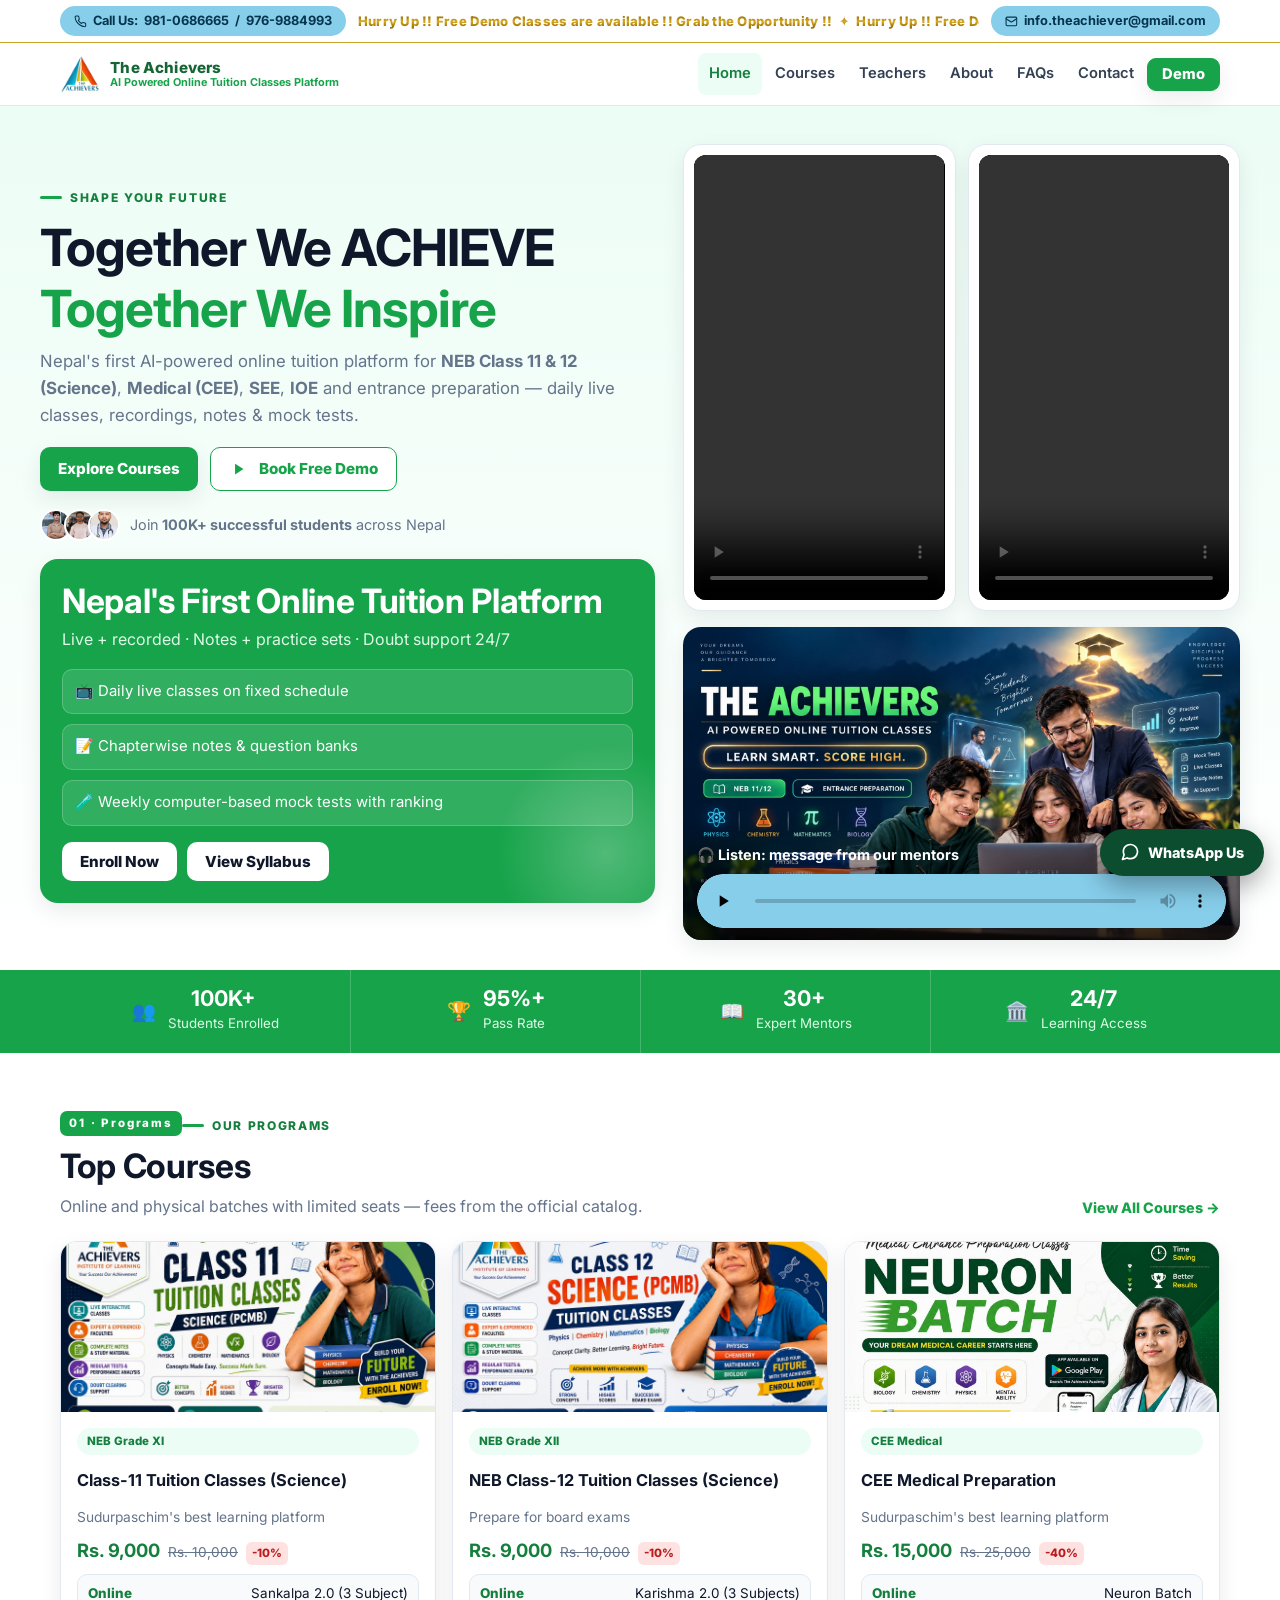
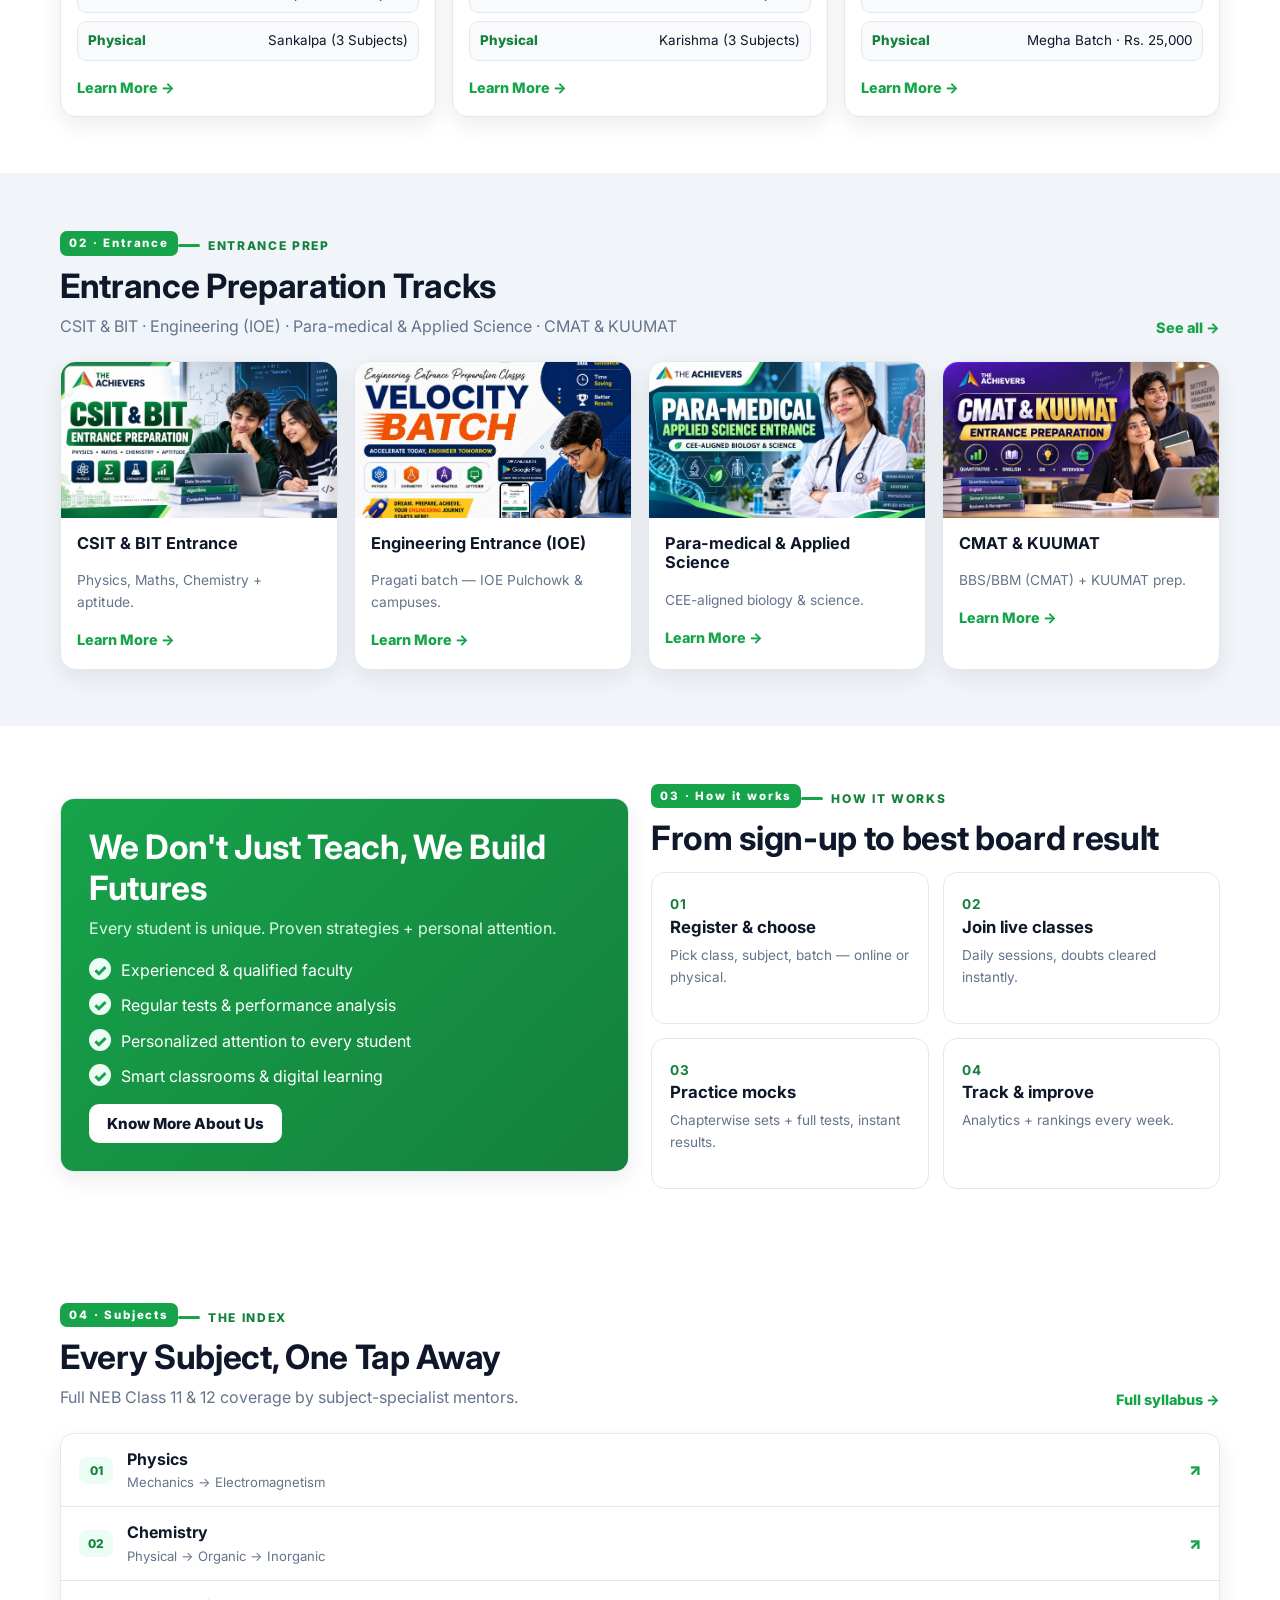
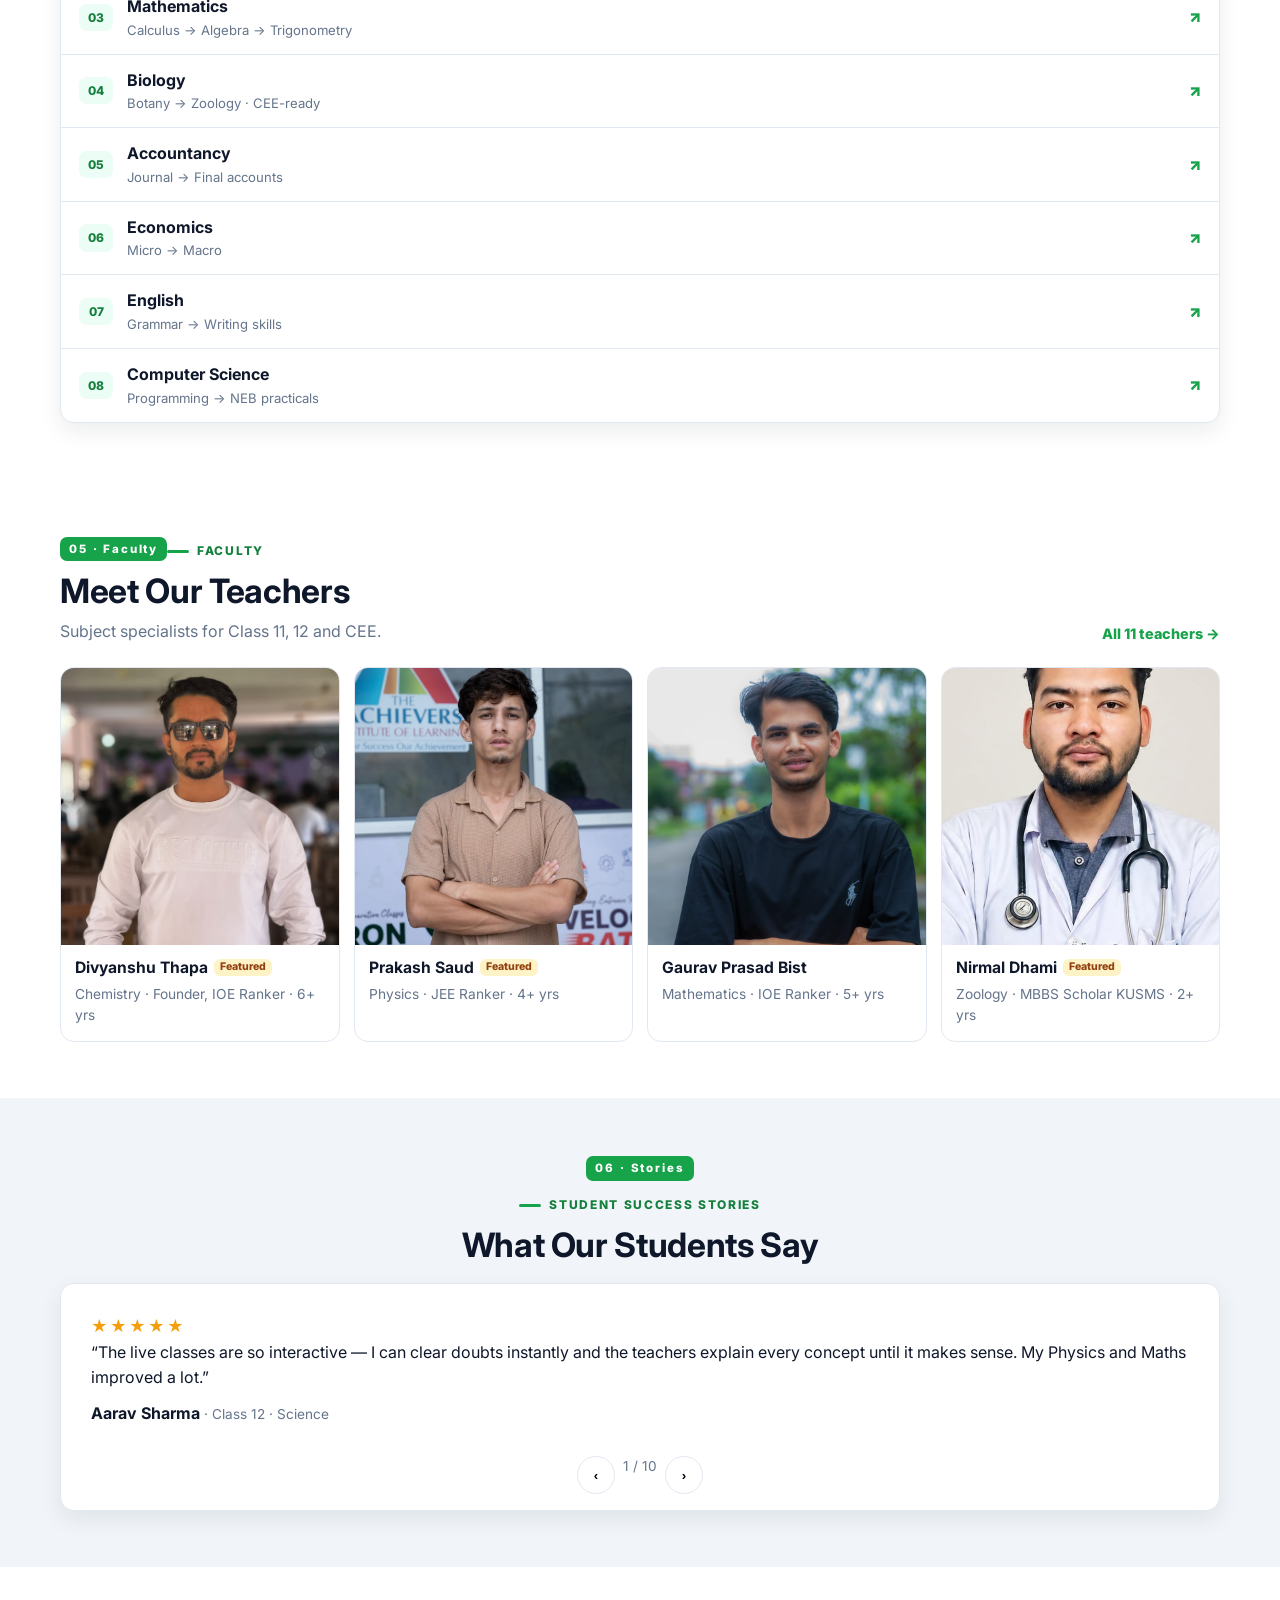
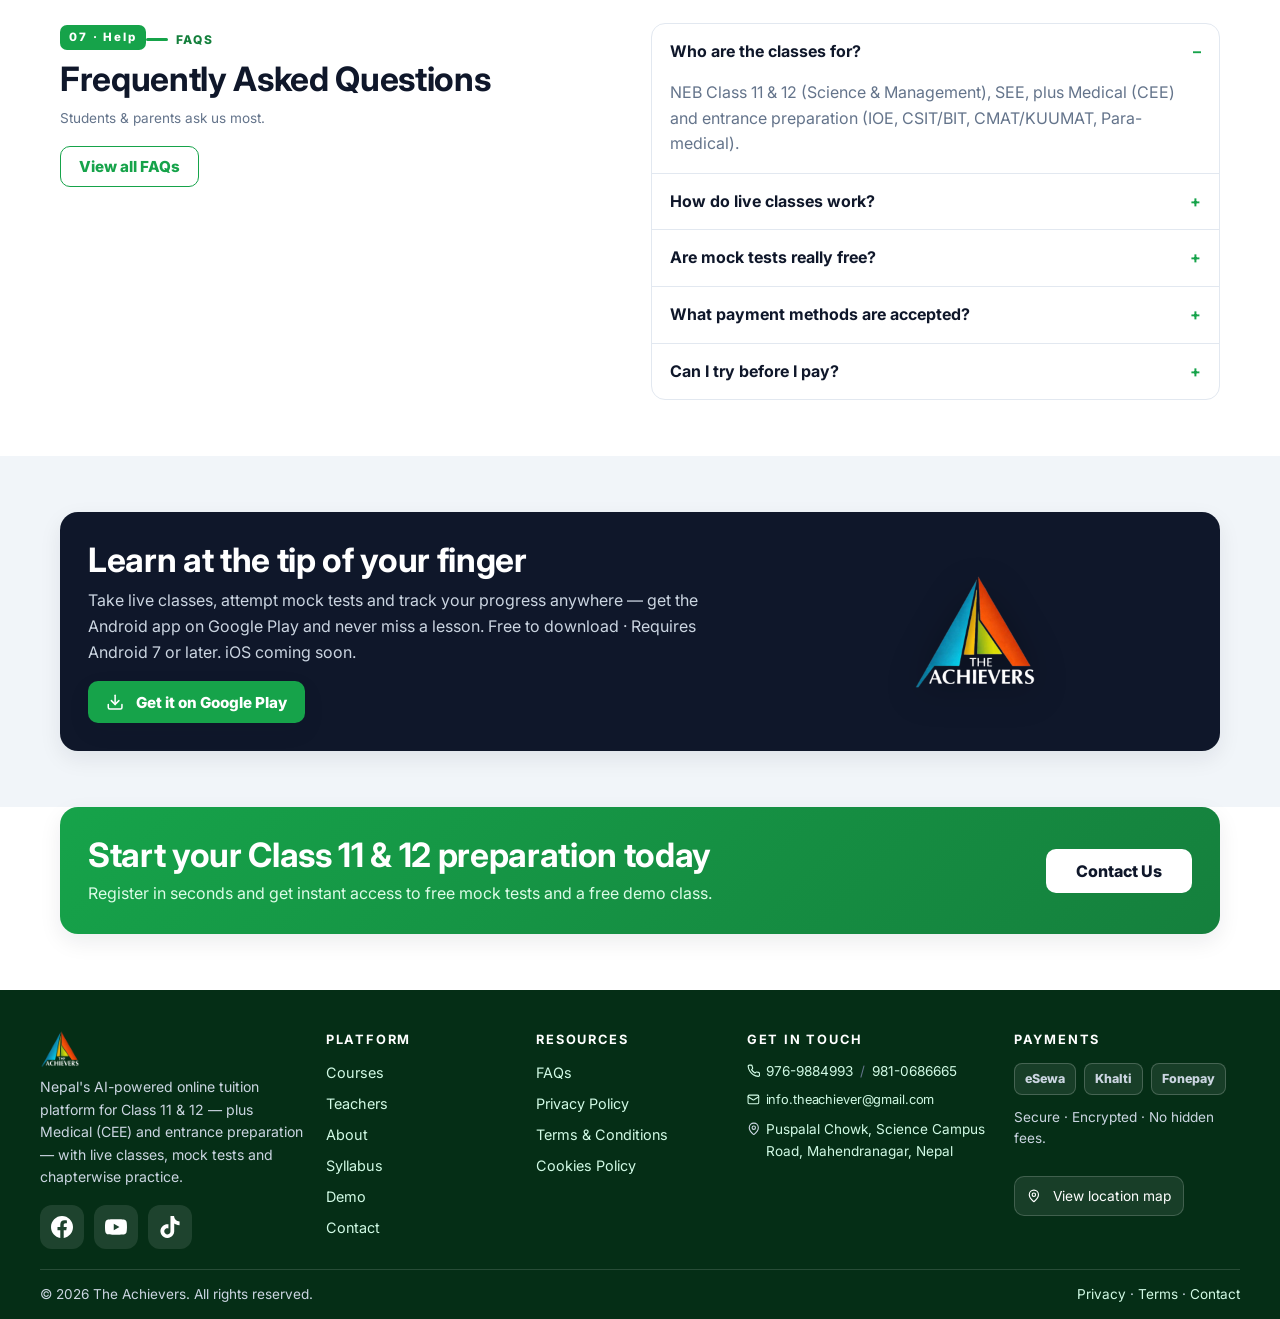
==== commit e91d4162: "Demo CTA as nav-sized pill (white text, inverts green on hover); homepage motion layer distinct from" ====
--- a/index.html
+++ b/index.html
@@ -29,13 +29,13 @@
 <header class="site-header"><div class="nav-wrap">
 <a class="brand" href="index.html" aria-label="The Achievers home"><img src="assets/logo-mark.png" alt="The Achievers logo" width="38" height="36"><span class="brand-name"><b>The Achievers</b><small>AI Powered Online Tuition Classes Platform</small></span></a>
 <nav aria-label="Primary"><ul class="nav-links" id="navLinks"><li class="nav-cursor" aria-hidden="true"></li>
-<li><a href="index.html">Home</a></li><li><a href="courses.html">Courses</a></li><li><a href="teachers.html">Teachers</a></li><li><a href="about.html">About</a></li><li><a href="faqs.html">FAQs</a></li><li><a href="contact.html">Contact</a></li><li><a class="btn btn-brand" href="demo.html" style="padding:10px 14px">Demo</a></li>
+<li><a href="index.html">Home</a></li><li><a href="courses.html">Courses</a></li><li><a href="teachers.html">Teachers</a></li><li><a href="about.html">About</a></li><li><a href="faqs.html">FAQs</a></li><li><a href="contact.html">Contact</a></li><li><a class="btn btn-brand nav-demo" href="demo.html">Demo</a></li>
 </ul></nav>
 <button class="hamburger" id="navToggle" aria-expanded="false" aria-controls="navLinks" aria-label="Menu">☰</button>
 </div></header>
 <main id="main">
 <section class="hero"><div class="container hero-grid">
-<div>
+<div class="hero-load">
 <span class="eyebrow">Shape your future</span>
 <h1>Together We ACHIEVE<br><span>Together We Inspire</span></h1>
 <p class="lead">Nepal's first AI-powered online tuition platform for <strong>NEB Class 11 &amp; 12 (Science)</strong>, <strong>Medical (CEE)</strong>, <strong>SEE</strong>, <strong>IOE</strong> and entrance preparation — daily live classes, recordings, notes &amp; mock tests.</p>
@@ -48,7 +48,7 @@
 <div style="display:flex;gap:10px;flex-wrap:wrap"><a class="btn btn-white" href="demo.html">Enroll Now</a><a class="btn btn-white" href="courses.html#syllabus">View Syllabus</a></div>
 </div>
 </div>
-<div class="hero-media">
+<div class="hero-media hero-load">
 <div class="video-row">
 <div class="media-card slim"><div class="video-wrap"><video controls preload="metadata" playsinline src="assets/video/promo1.mp4" aria-label="The Achievers promo video 1"></video></div></div>
 <div class="media-card slim"><div class="video-wrap"><video controls preload="metadata" playsinline src="assets/video/promo2.mp4" aria-label="The Achievers promo video 2"></video></div></div>
--- a/css/style.css
+++ b/css/style.css
@@ -270,4 +270,52 @@
 .wa-float svg{width:20px;height:20px}
 .wa-float:hover{background:#0e6b3f;color:#fff;text-decoration:none;transform:translateY(-2px)}
 @media(max-width:640px){.wa-float{bottom:188px;padding:11px 16px;font-size:.85rem}}
-@media(prefers-reduced-motion:reduce){*{scroll-behavior:auto!important;transition:none!important}}
+/* ---------- Motion layer (transform/opacity/background only) ---------- */
+.btn{transition:transform .18s ease,box-shadow .18s ease,background-color .18s ease,color .18s ease,border-color .18s ease}
+.btn:hover{transform:translateY(-2px)}
+.btn-brand:hover{box-shadow:0 10px 22px rgba(22,163,74,.35)}
+.btn-outline:hover{box-shadow:0 10px 22px rgba(22,163,74,.25)}
+.btn-white:hover{box-shadow:0 10px 22px rgba(0,0,0,.28)}
+/* Header Demo CTA: permanent green pill (same size as nav hover pill), inverts on hover */
+.nav-links a.nav-demo{background:var(--brand);color:#fff;border:1.5px solid var(--brand);border-radius:9px;padding:8px 14px;font-weight:800}
+.nav-links a.nav-demo:hover{background:#fff;color:var(--brand);box-shadow:0 8px 18px rgba(22,163,74,.32);transform:translateY(-1px)}
+/* Hero load-in cascade */
+@keyframes rise{from{opacity:0;transform:translateY(16px)}to{opacity:1;transform:none}}
+.hero-load>*{opacity:0;animation:rise .6s ease forwards}
+.hero-load>*:nth-child(1){animation-delay:.05s}
+.hero-load>*:nth-child(2){animation-delay:.12s}
+.hero-load>*:nth-child(3){animation-delay:.19s}
+.hero-load>*:nth-child(4){animation-delay:.26s}
+.hero-load>*:nth-child(5){animation-delay:.33s}
+.hero-load>*:nth-child(6){animation-delay:.4s}
+html.static .hero-load>*{animation:none;opacity:1}
+/* Hero feature bars: slide + brighten */
+.hero-list li{transition:transform .2s ease,background-color .2s ease}
+.hero-list li:hover{transform:translateX(6px);background:rgba(255,255,255,.22)}
+/* Cards: lift + thumb zoom */
+.course-card,.teacher{transition:transform .22s ease,box-shadow .22s ease}
+.course-card:hover,.teacher:hover{transform:translateY(-5px);box-shadow:0 16px 30px rgba(15,23,42,.14)}
+.course-card .thumb img,.teacher .ph img{transition:transform .35s ease}
+.course-card:hover .thumb img,.teacher:hover .ph img{transform:scale(1.05)}
+.teacher .ph{overflow:hidden}
+/* Subject index rows: nudge */
+.subj-index a{transition:transform .2s ease,background-color .2s ease}
+.subj-index a:hover{transform:translateX(4px)}
+/* Stats band: gentle lift */
+.stat{transition:transform .2s ease}
+.stat:hover{transform:translateY(-3px)}
+/* Slider arrows: invert */
+.slider-nav button{transition:background-color .2s ease,color .2s ease,transform .2s ease}
+.slider-nav button:hover{background:var(--brand);color:#fff;border-color:var(--brand);transform:translateY(-2px)}
+/* CTA banner: slow sheen sweep */
+.cta-banner{position:relative;overflow:hidden}
+.cta-banner::before{content:"";position:absolute;top:0;bottom:0;left:-40%;width:36%;background:linear-gradient(100deg,transparent,rgba(255,255,255,.22),transparent);transform:skewX(-18deg);animation:sheen 5.5s ease-in-out infinite;pointer-events:none}
+@keyframes sheen{0%{left:-40%}55%,100%{left:130%}}
+/* Footer text links: underline grows */
+.foot-grid ul a{background:linear-gradient(currentColor,currentColor) left bottom no-repeat;background-size:0% 1px;transition:background-size .25s ease}
+.foot-grid ul a:hover{background-size:100% 1px;text-decoration:none}
+/* Floating + utility controls */
+.wa-float,.map-link,.top-pill{transition:transform .2s ease,box-shadow .2s ease}
+.wa-float:hover{transform:translateY(-2px)}
+.map-link:hover,.top-pill:hover{transform:translateY(-2px);text-decoration:none}
+@media(prefers-reduced-motion:reduce){*{scroll-behavior:auto!important;transition:none!important;animation:none!important}}
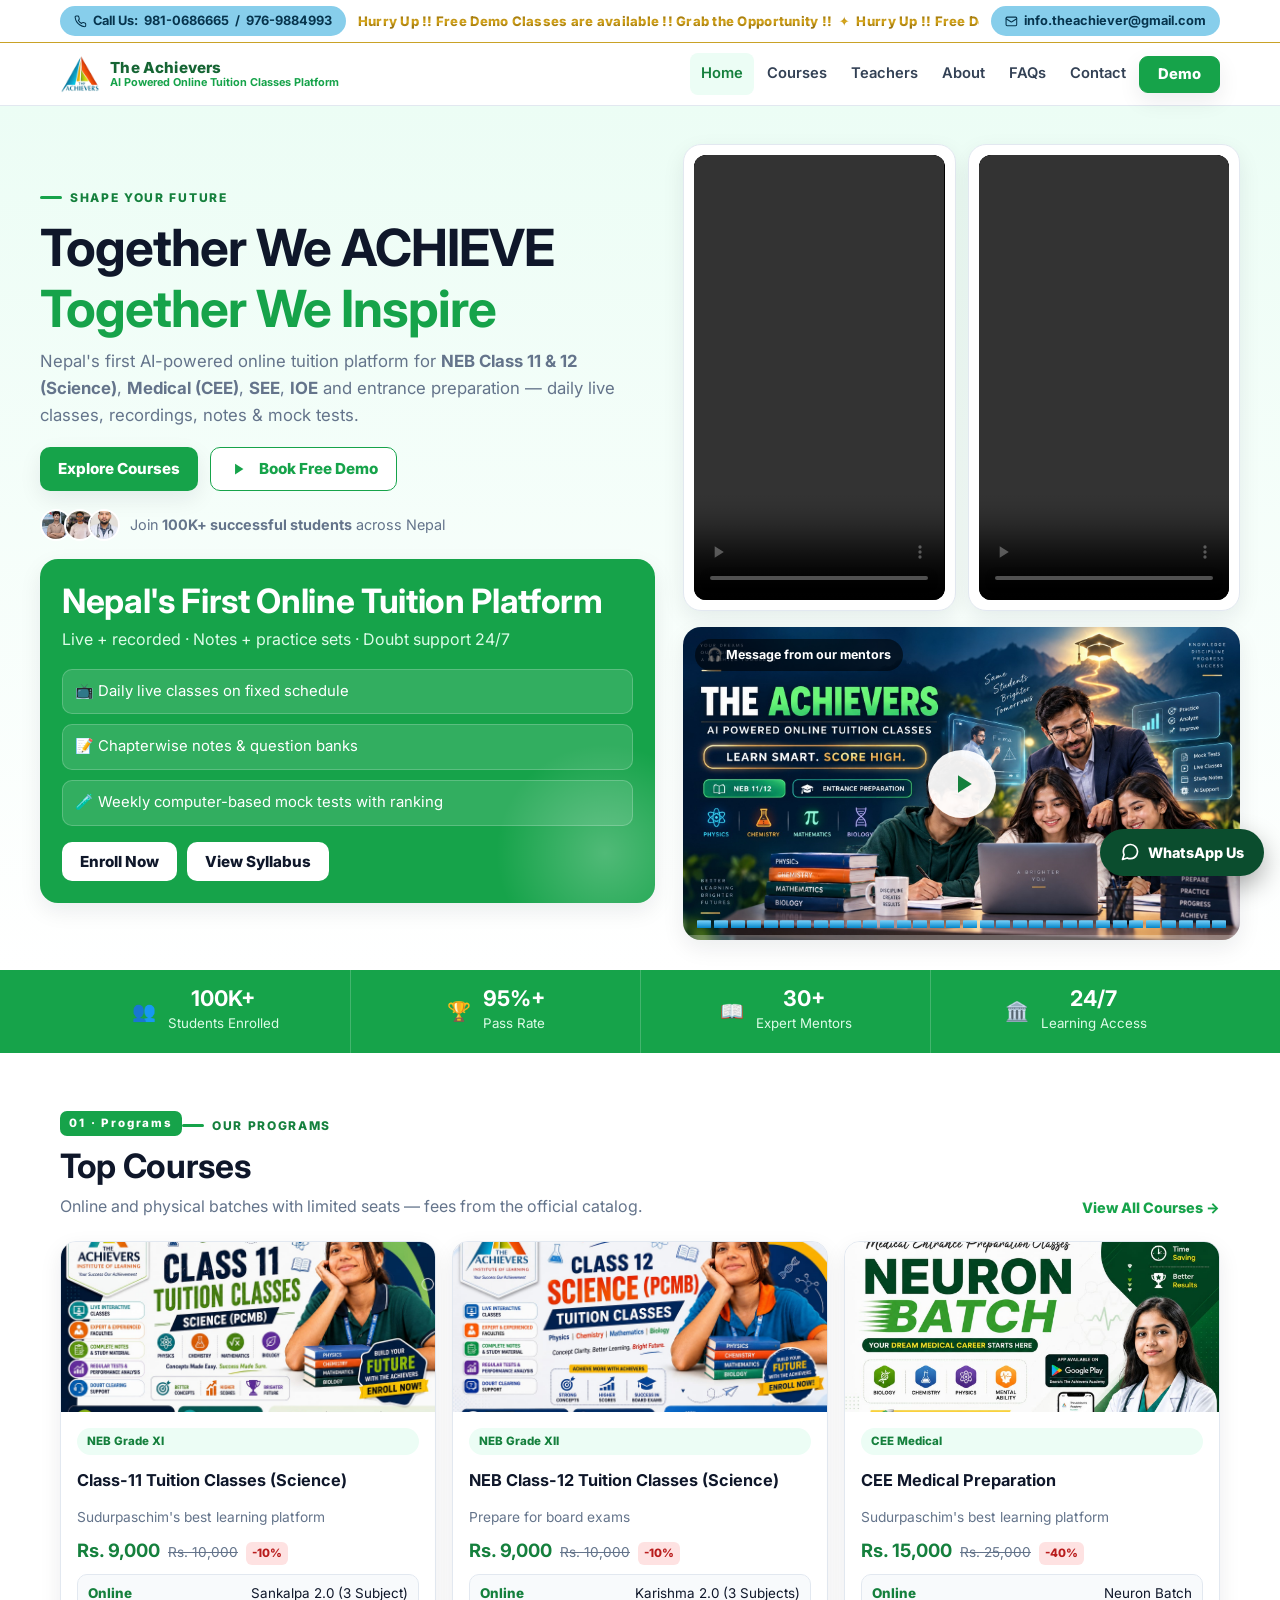
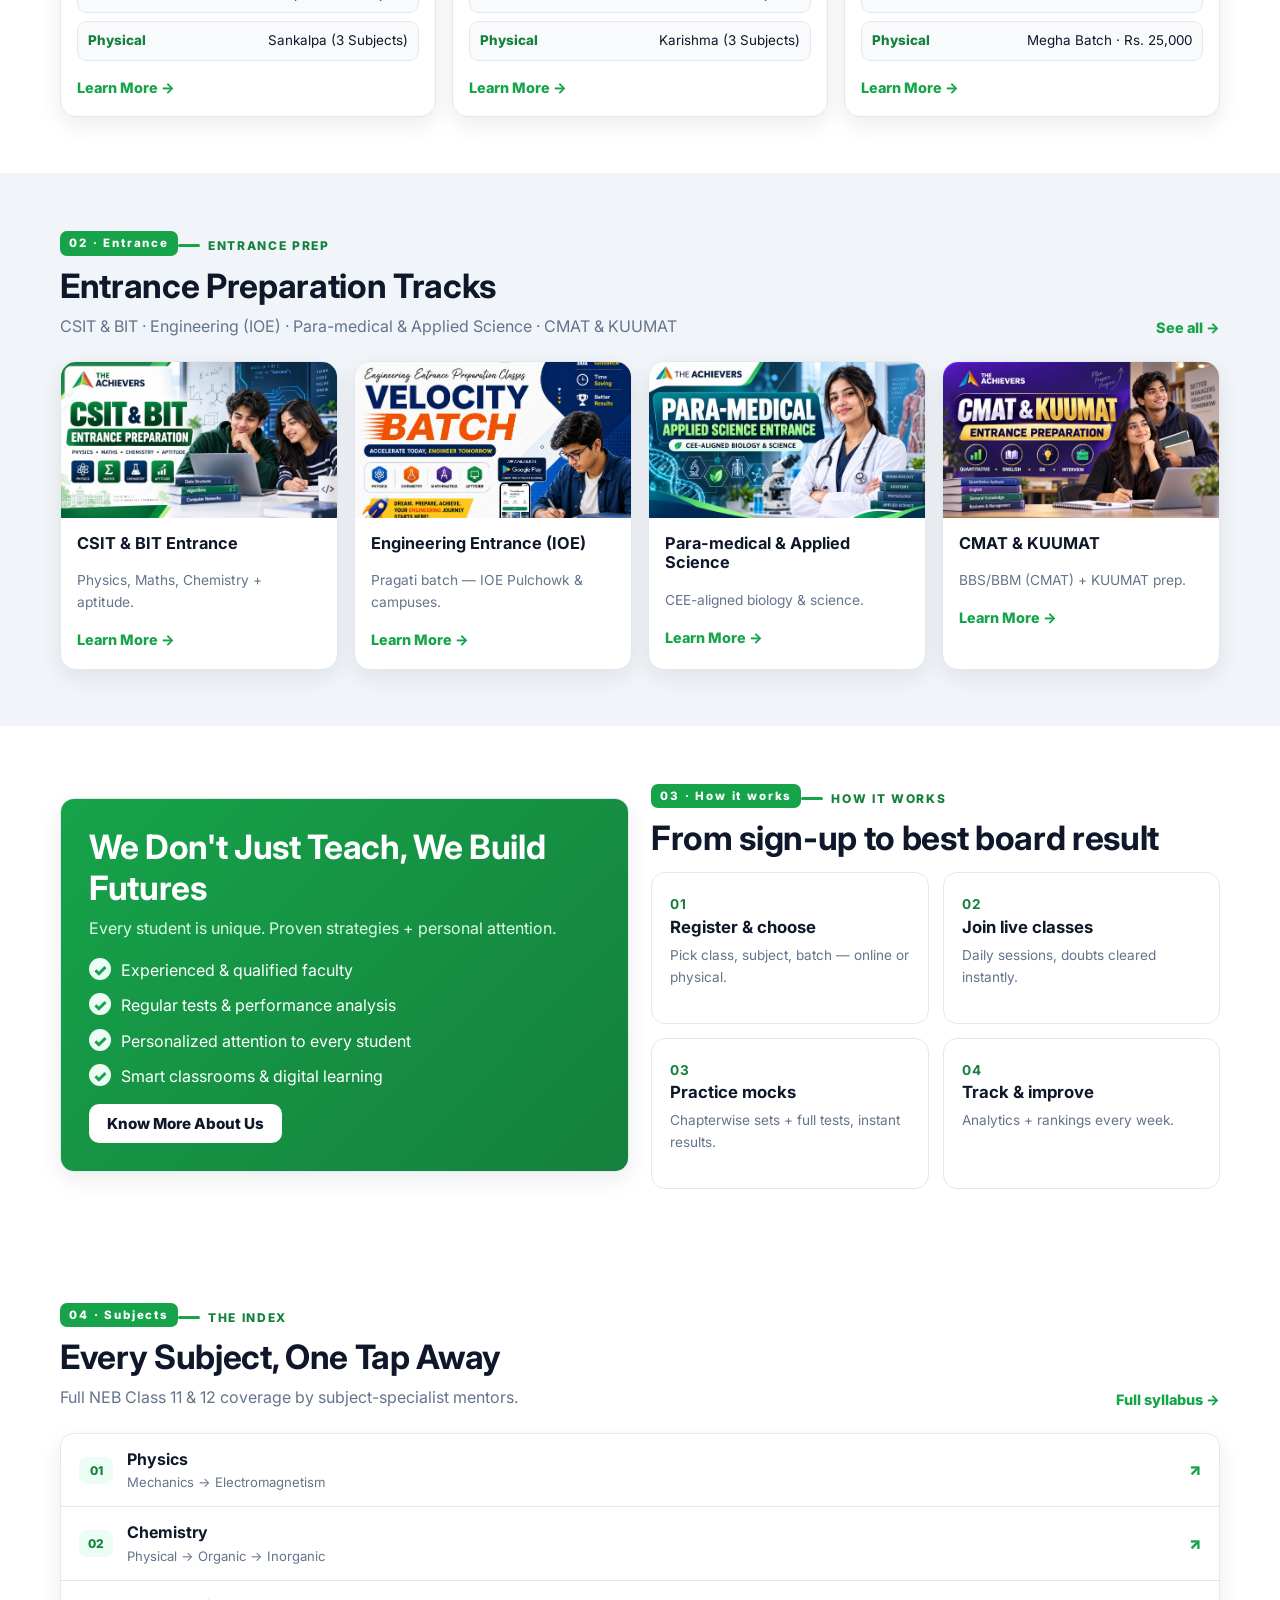
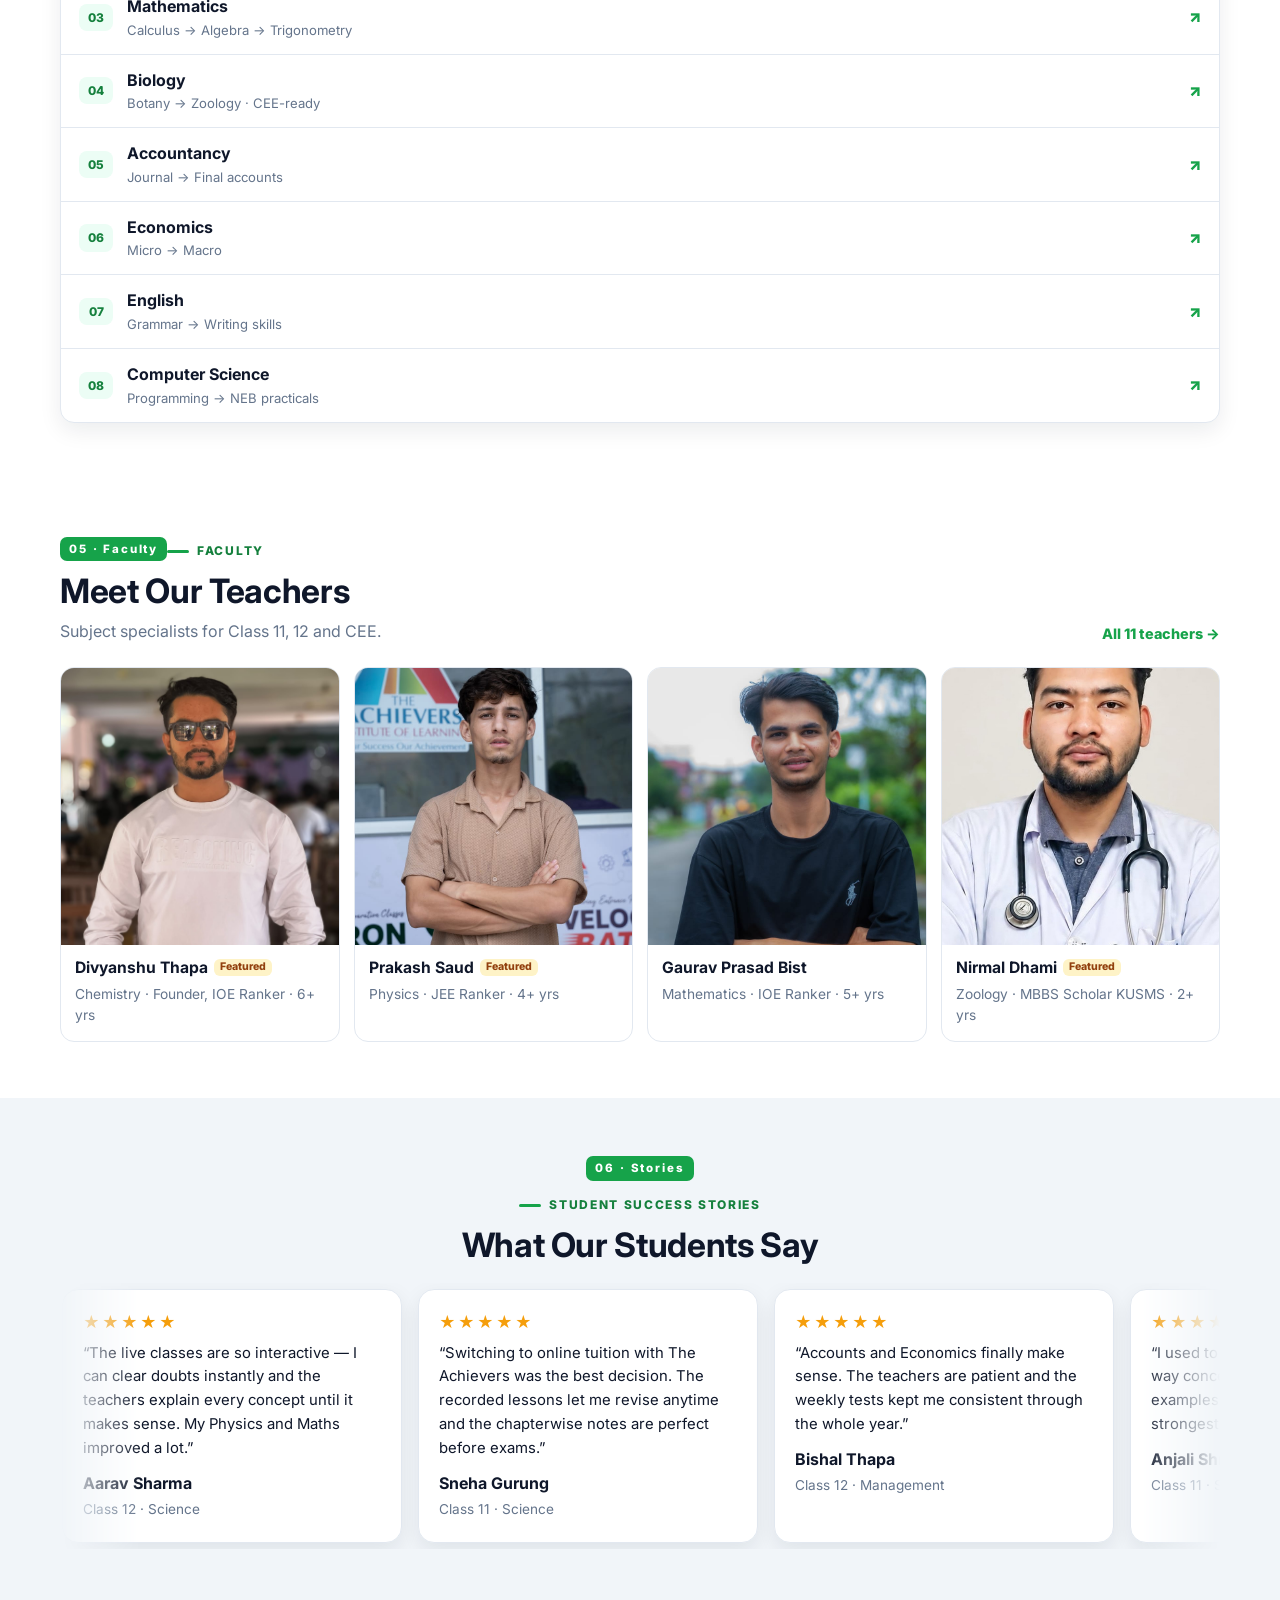
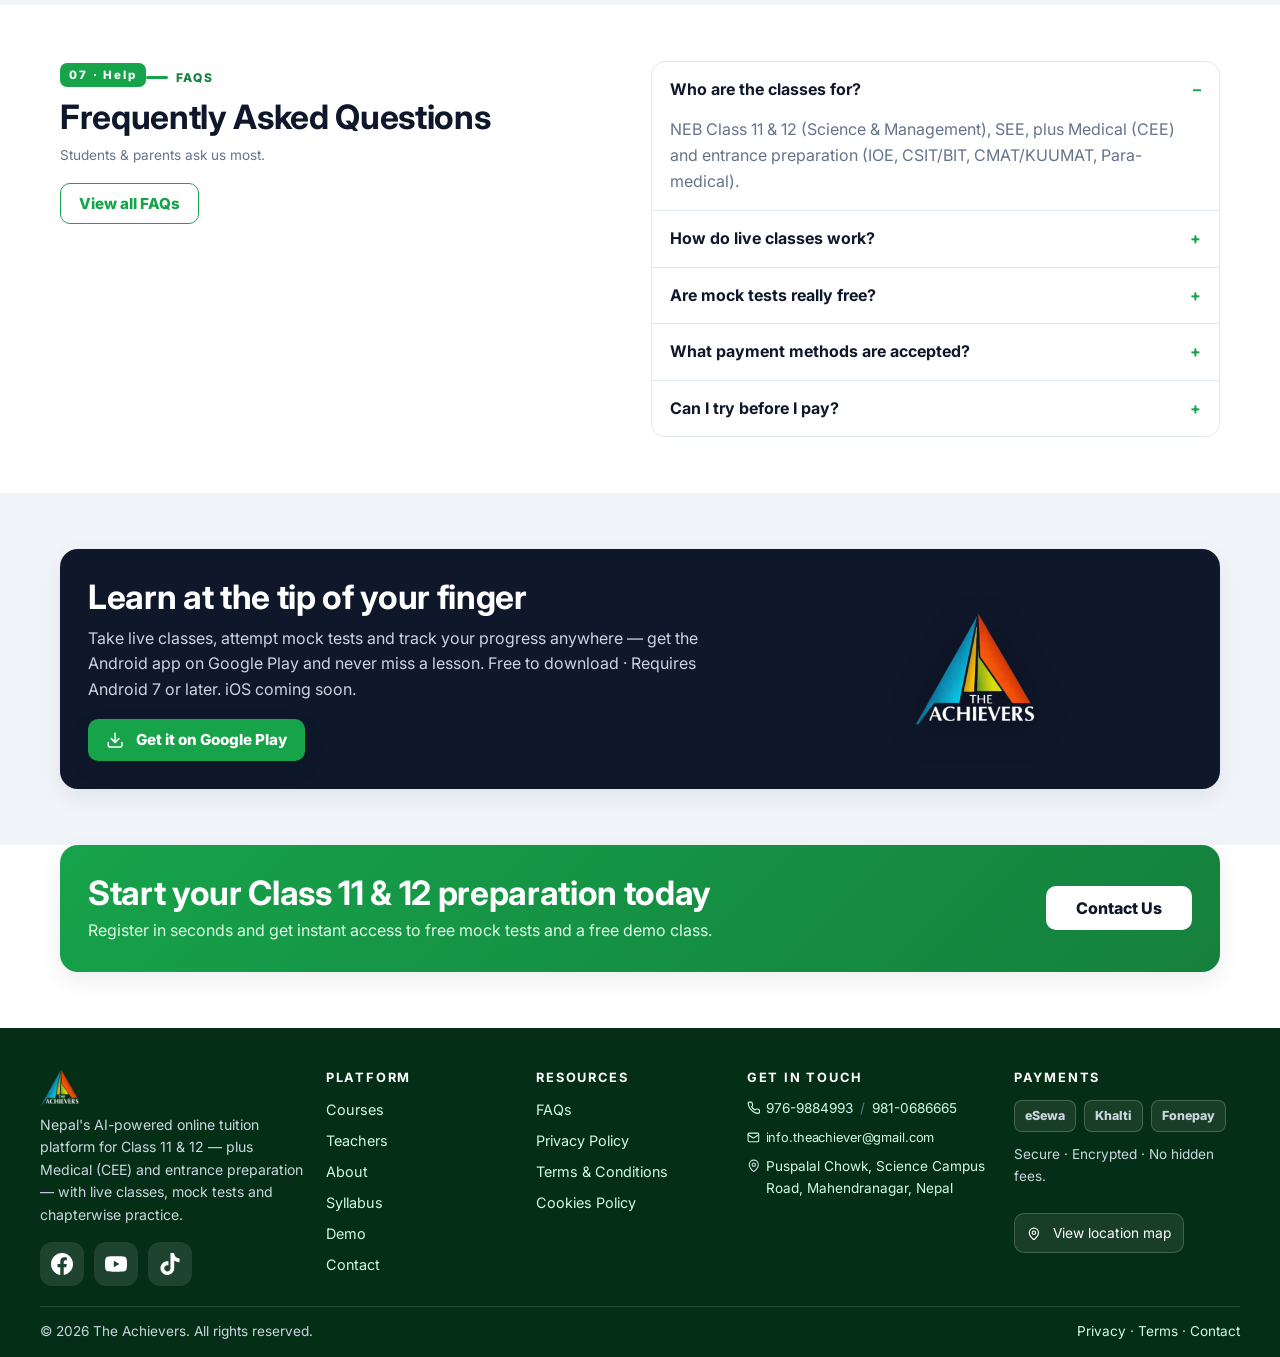
==== commit 3738c01d: "Bigger Demo pill; testimonial infinite marquee (vanilla port); audio as video-style panel with cente" ====
--- a/index.html
+++ b/index.html
@@ -53,7 +53,7 @@
 <div class="media-card slim"><div class="video-wrap"><video controls preload="metadata" playsinline src="assets/video/promo1.mp4" aria-label="The Achievers promo video 1"></video></div></div>
 <div class="media-card slim"><div class="video-wrap"><video controls preload="metadata" playsinline src="assets/video/promo2.mp4" aria-label="The Achievers promo video 2"></video></div></div>
 </div>
-<div class="media-card audio-visual"><img src="assets/audio/cover.jpg" alt="Achievers mentors" loading="lazy"><div class="audio-bar"><b>🎧 Listen: message from our mentors</b><audio controls preload="none" src="assets/audio/promo.mp3"></audio></div></div>
+<div class="media-card audio-visual" id="avPanel"><img src="assets/audio/cover.jpg" alt="Achievers mentors" loading="lazy"><span class="av-chip">🎧 Message from our mentors</span><button class="av-play" id="avPlay" aria-label="Play mentor message" aria-pressed="false"><svg viewBox="0 0 24 24" fill="currentColor" aria-hidden="true"><path d="M8 5v14l11-7z"/></svg></button><div class="av-eq" id="avEq" aria-hidden="true"></div><div class="av-progress" id="avProg"><span id="avFill"></span></div><audio id="avAudio" preload="none" src="assets/audio/promo.mp3"></audio></div>
 </div>
 </div></section>
 <section class="stats" aria-label="Results"><div class="container stats-grid">
@@ -111,18 +111,18 @@
 </div></section>
 <section class="section section-soft"><div class="container">
 <div style="text-align:center;margin-bottom:18px"><span class="sec-num">06 · Stories</span><br><span class="eyebrow" style="justify-content:center">Student success stories</span><h2>What Our Students Say</h2></div>
-<div class="slider" data-slider><div class="slides">
-<div class="slide"><div class="stars">★★★★★</div><blockquote>“The live classes are so interactive — I can clear doubts instantly and the teachers explain every concept until it makes sense. My Physics and Maths improved a lot.”</blockquote><b>Aarav Sharma</b> <span class="hint">· Class 12 · Science</span></div>
-<div class="slide"><div class="stars">★★★★★</div><blockquote>“Switching to online tuition with The Achievers was the best decision. The recorded lessons let me revise anytime and the chapterwise notes are perfect before exams.”</blockquote><b>Sneha Gurung</b> <span class="hint">· Class 11 · Science</span></div>
-<div class="slide"><div class="stars">★★★★★</div><blockquote>“Accounts and Economics finally make sense. The teachers are patient and the weekly tests kept me consistent through the whole year.”</blockquote><b>Bishal Thapa</b> <span class="hint">· Class 12 · Management</span></div>
-<div class="slide"><div class="stars">★★★★★</div><blockquote>“I used to struggle with Chemistry, but the way concepts are taught here — with real examples and practice sets — made it my strongest subject.”</blockquote><b>Anjali Shrestha</b> <span class="hint">· Class 11 · Science</span></div>
-<div class="slide"><div class="stars">★★★★★</div><blockquote>“Quality teaching from home with no travel and no wasted time. The doubt-solving sessions before the board exams were a real lifesaver.”</blockquote><b>Prakash Adhikari</b> <span class="hint">· Class 12 · Science</span></div>
-<div class="slide"><div class="stars">★★★★★</div><blockquote>“As a parent, I love that I can follow my daughter's progress and attendance. The teachers genuinely care about every student.”</blockquote><b>Sunita Karki</b> <span class="hint">· Parent</span></div>
-<div class="slide"><div class="stars">★★★★★</div><blockquote>“Affordable, well structured, and the mentors are always available. The mock tests feel exactly like the real NEB exams.”</blockquote><b>Rohan Maharjan</b> <span class="hint">· Class 11 · Science</span></div>
-<div class="slide"><div class="stars">★★★★★</div><blockquote>“From Biology diagrams to numerical problems, everything is explained step by step. My confidence for the board exam is so much higher now.”</blockquote><b>Pooja Bhandari</b> <span class="hint">· Class 12 · Science</span></div>
-<div class="slide"><div class="stars">★★★★★</div><blockquote>“The notes and practice questions cover the entire syllabus. I scored my best marks ever in the terminal exams this year.”</blockquote><b>Kiran Rai</b> <span class="hint">· Class 12 · Management</span></div>
-<div class="slide"><div class="stars">★★★★★</div><blockquote>“Live classes, recorded backups and instant doubt clearing — it feels like having a personal tutor for every subject.”</blockquote><b>Manisha Poudel</b> <span class="hint">· Class 11 · Science</span></div>
-</div><div class="slider-nav"><button data-prev aria-label="Previous">‹</button><span class="hint" data-dots>1 / 10</span><button data-next aria-label="Next">›</button></div></div>
+<div class="t-marquee"><div class="t-track" id="tTrack">
+<article class="t-card"><div class="stars">★★★★★</div><blockquote>“The live classes are so interactive — I can clear doubts instantly and the teachers explain every concept until it makes sense. My Physics and Maths improved a lot.”</blockquote><b>Aarav Sharma</b><br><span class="hint">Class 12 · Science</span></article>
+<article class="t-card"><div class="stars">★★★★★</div><blockquote>“Switching to online tuition with The Achievers was the best decision. The recorded lessons let me revise anytime and the chapterwise notes are perfect before exams.”</blockquote><b>Sneha Gurung</b><br><span class="hint">Class 11 · Science</span></article>
+<article class="t-card"><div class="stars">★★★★★</div><blockquote>“Accounts and Economics finally make sense. The teachers are patient and the weekly tests kept me consistent through the whole year.”</blockquote><b>Bishal Thapa</b><br><span class="hint">Class 12 · Management</span></article>
+<article class="t-card"><div class="stars">★★★★★</div><blockquote>“I used to struggle with Chemistry, but the way concepts are taught here — with real examples and practice sets — made it my strongest subject.”</blockquote><b>Anjali Shrestha</b><br><span class="hint">Class 11 · Science</span></article>
+<article class="t-card"><div class="stars">★★★★★</div><blockquote>“Quality teaching from home with no travel and no wasted time. The doubt-solving sessions before the board exams were a real lifesaver.”</blockquote><b>Prakash Adhikari</b><br><span class="hint">Class 12 · Science</span></article>
+<article class="t-card"><div class="stars">★★★★★</div><blockquote>“As a parent, I love that I can follow my daughter's progress and attendance. The teachers genuinely care about every student.”</blockquote><b>Sunita Karki</b><br><span class="hint">Parent</span></article>
+<article class="t-card"><div class="stars">★★★★★</div><blockquote>“Affordable, well structured, and the mentors are always available. The mock tests feel exactly like the real NEB exams.”</blockquote><b>Rohan Maharjan</b><br><span class="hint">Class 11 · Science</span></article>
+<article class="t-card"><div class="stars">★★★★★</div><blockquote>“From Biology diagrams to numerical problems, everything is explained step by step. My confidence for the board exam is so much higher now.”</blockquote><b>Pooja Bhandari</b><br><span class="hint">Class 12 · Science</span></article>
+<article class="t-card"><div class="stars">★★★★★</div><blockquote>“The notes and practice questions cover the entire syllabus. I scored my best marks ever in the terminal exams this year.”</blockquote><b>Kiran Rai</b><br><span class="hint">Class 12 · Management</span></article>
+<article class="t-card"><div class="stars">★★★★★</div><blockquote>“Live classes, recorded backups and instant doubt clearing — it feels like having a personal tutor for every subject.”</blockquote><b>Manisha Poudel</b><br><span class="hint">Class 11 · Science</span></article>
+</div></div>
 </div></section>
 <section class="section"><div class="container grid-2" style="align-items:start">
 <div><span class="sec-num">07 · Help</span><span class="eyebrow">FAQs</span><h2>Frequently Asked Questions</h2><p class="hint">Students &amp; parents ask us most.</p><a class="btn btn-outline" href="faqs.html">View all FAQs</a></div>
--- a/css/style.css
+++ b/css/style.css
@@ -106,9 +106,26 @@
 .audio-visual{position:relative;aspect-ratio:16/9;padding:0;overflow:hidden;border:0}
 .audio-visual>img{position:absolute;inset:0;width:100%;height:100%;object-fit:cover}
 .audio-bar{position:absolute;left:0;right:0;bottom:0;padding:28px 14px 12px;background:linear-gradient(transparent,rgba(0,0,0,.82));display:grid;gap:8px}
-.audio-bar b{color:#fff;font-size:.9rem}
-.audio-bar audio{width:100%;border-radius:999px}
-.audio-bar audio::-webkit-media-controls-panel{background:#87CEEB;border-radius:999px}
+/* Audio-as-video panel: cover backdrop, center play, live EQ, seek line */
+.av-chip{position:absolute;top:12px;left:12px;background:rgba(0,0,0,.55);color:#fff;font-size:.78rem;font-weight:700;border-radius:999px;padding:6px 12px;z-index:2}
+.av-play{position:absolute;top:50%;left:50%;transform:translate(-50%,-50%);width:68px;height:68px;border-radius:50%;border:0;background:rgba(255,255,255,.93);color:var(--brand-dark);cursor:pointer;display:grid;place-items:center;box-shadow:0 10px 26px rgba(0,0,0,.4);z-index:2;transition:transform .2s ease,background-color .2s ease}
+.av-play:hover{transform:translate(-50%,-50%) scale(1.07);background:#fff}
+.av-play svg{width:30px;height:30px;margin-left:3px}
+.av-eq{position:absolute;left:0;right:0;bottom:12px;height:52px;display:flex;align-items:flex-end;gap:3px;padding:0 14px;z-index:1}
+.av-eq span{flex:1;height:100%;transform:scaleY(.15);transform-origin:bottom;background:linear-gradient(180deg,#7dd3fc,#0284c7);border-radius:2px;animation:eq .9s ease-in-out infinite alternate;animation-play-state:paused}
+.audio-visual.playing .av-eq span{animation-play-state:running}
+@keyframes eq{from{transform:scaleY(.12)}to{transform:scaleY(1)}}
+.av-progress{position:absolute;left:0;right:0;bottom:0;height:5px;background:rgba(255,255,255,.28);cursor:pointer;z-index:2}
+.av-progress span{display:block;height:100%;width:0;background:#38bdf8}
+/* Testimonial infinite marquee (vanilla InfiniteMovingCards port) */
+.t-marquee{overflow:hidden;-webkit-mask-image:linear-gradient(to right,transparent,#000 7%,#000 93%,transparent);mask-image:linear-gradient(to right,transparent,#000 7%,#000 93%,transparent)}
+.t-track{display:flex;gap:16px;width:max-content;padding:6px 2px;animation:tscroll 70s linear infinite}
+.t-marquee:hover .t-track{animation-play-state:paused}
+@keyframes tscroll{to{transform:translateX(calc(-50% - 8px))}}
+.t-card{width:340px;max-width:82vw;flex:0 0 auto;background:#fff;border:1px solid var(--line);border-radius:16px;padding:20px;box-shadow:var(--shadow)}
+.t-card .stars{color:#f59e0b;letter-spacing:.12em;margin-bottom:6px}
+.t-card blockquote{margin:0 0 10px;font-size:.93rem}
+@media(prefers-reduced-motion:reduce){.t-track{animation:none}.t-marquee{overflow-x:auto}}
 .badge-20{background:#fff;color:var(--brand-dark);border-radius:12px;padding:10px 14px;display:inline-block;text-align:center;font-weight:900;box-shadow:var(--shadow)}
 .badge-20 small{display:block;font-size:.7rem;letter-spacing:.1em;color:var(--muted)}
 /* Stats */
@@ -277,7 +294,7 @@
 .btn-outline:hover{box-shadow:0 10px 22px rgba(22,163,74,.25)}
 .btn-white:hover{box-shadow:0 10px 22px rgba(0,0,0,.28)}
 /* Header Demo CTA: permanent green pill (same size as nav hover pill), inverts on hover */
-.nav-links a.nav-demo{background:var(--brand);color:#fff;border:1.5px solid var(--brand);border-radius:9px;padding:8px 14px;font-weight:800}
+.nav-links a.nav-demo{background:var(--brand);color:#fff;border:1.5px solid var(--brand);border-radius:9px;padding:10px 18px;font-weight:800}
 .nav-links a.nav-demo:hover{background:#fff;color:var(--brand);box-shadow:0 8px 18px rgba(22,163,74,.32);transform:translateY(-1px)}
 /* Hero load-in cascade */
 @keyframes rise{from{opacity:0;transform:translateY(16px)}to{opacity:1;transform:none}}
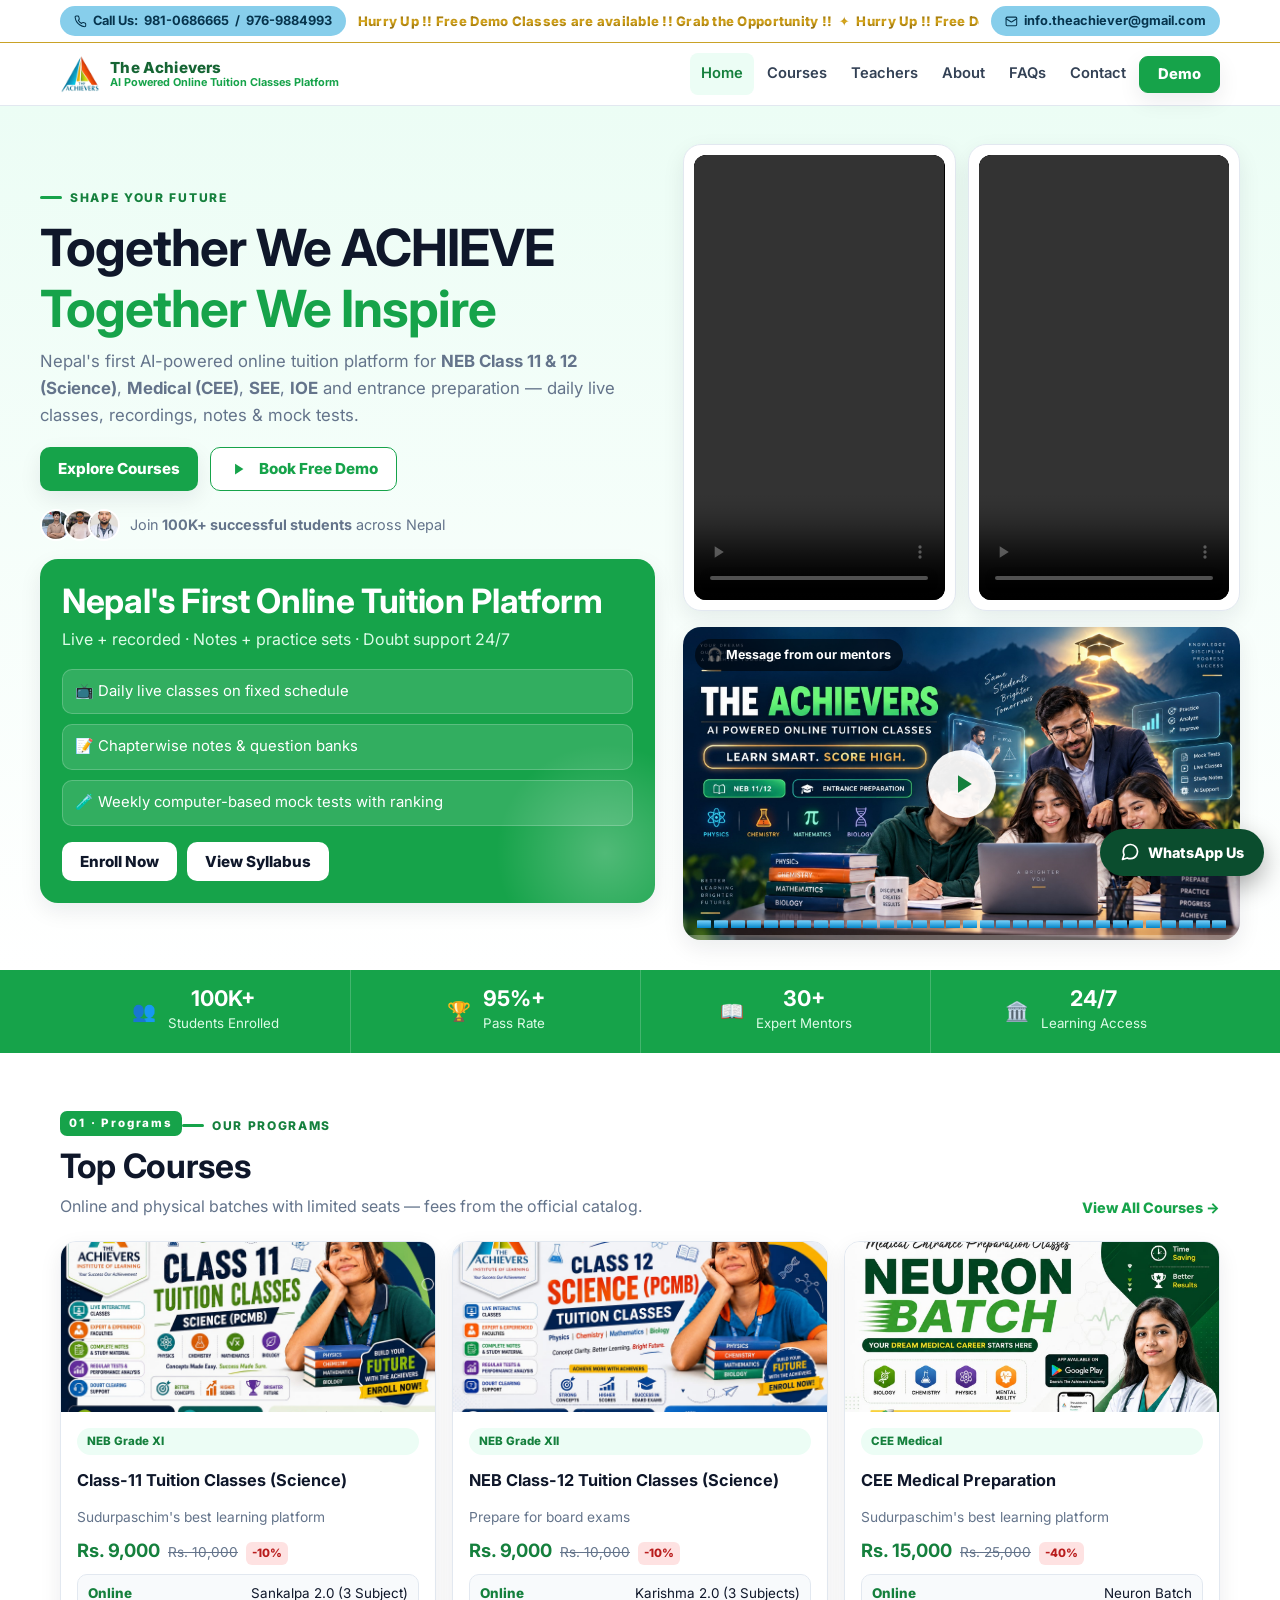
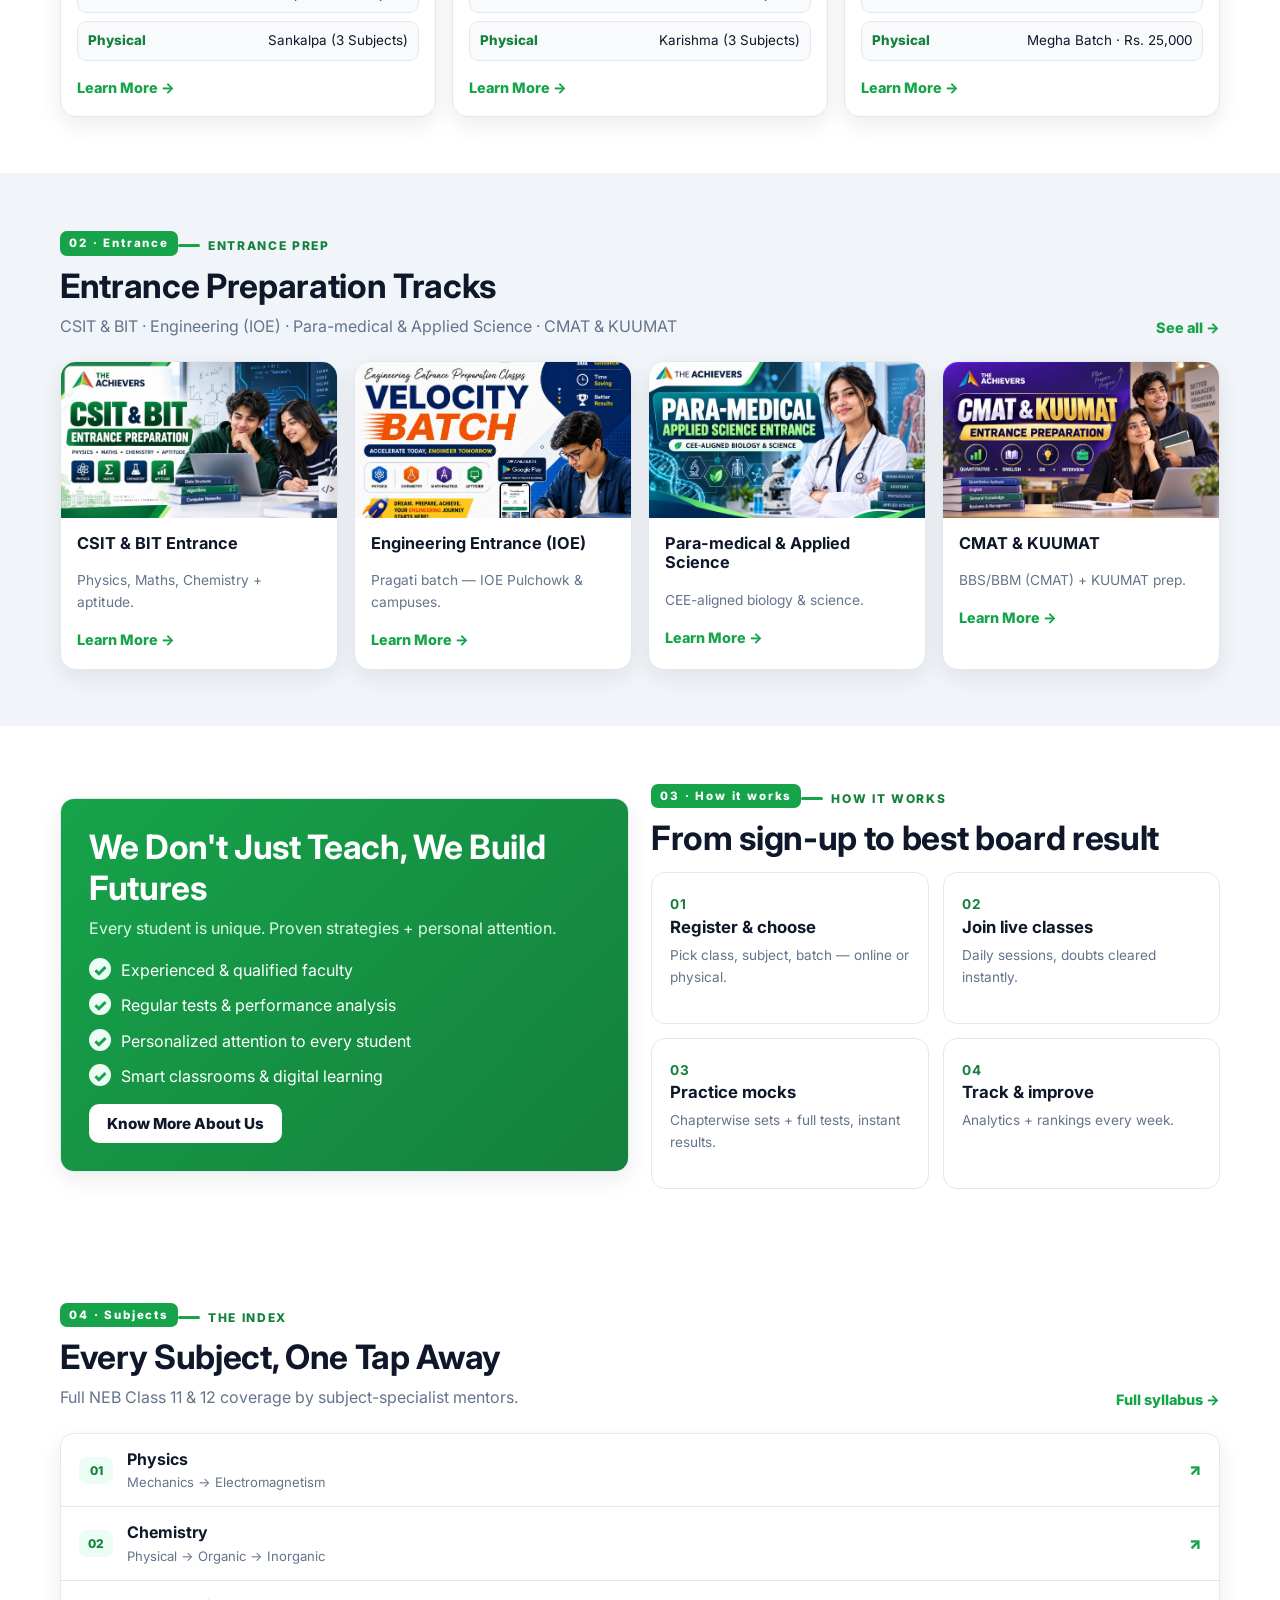
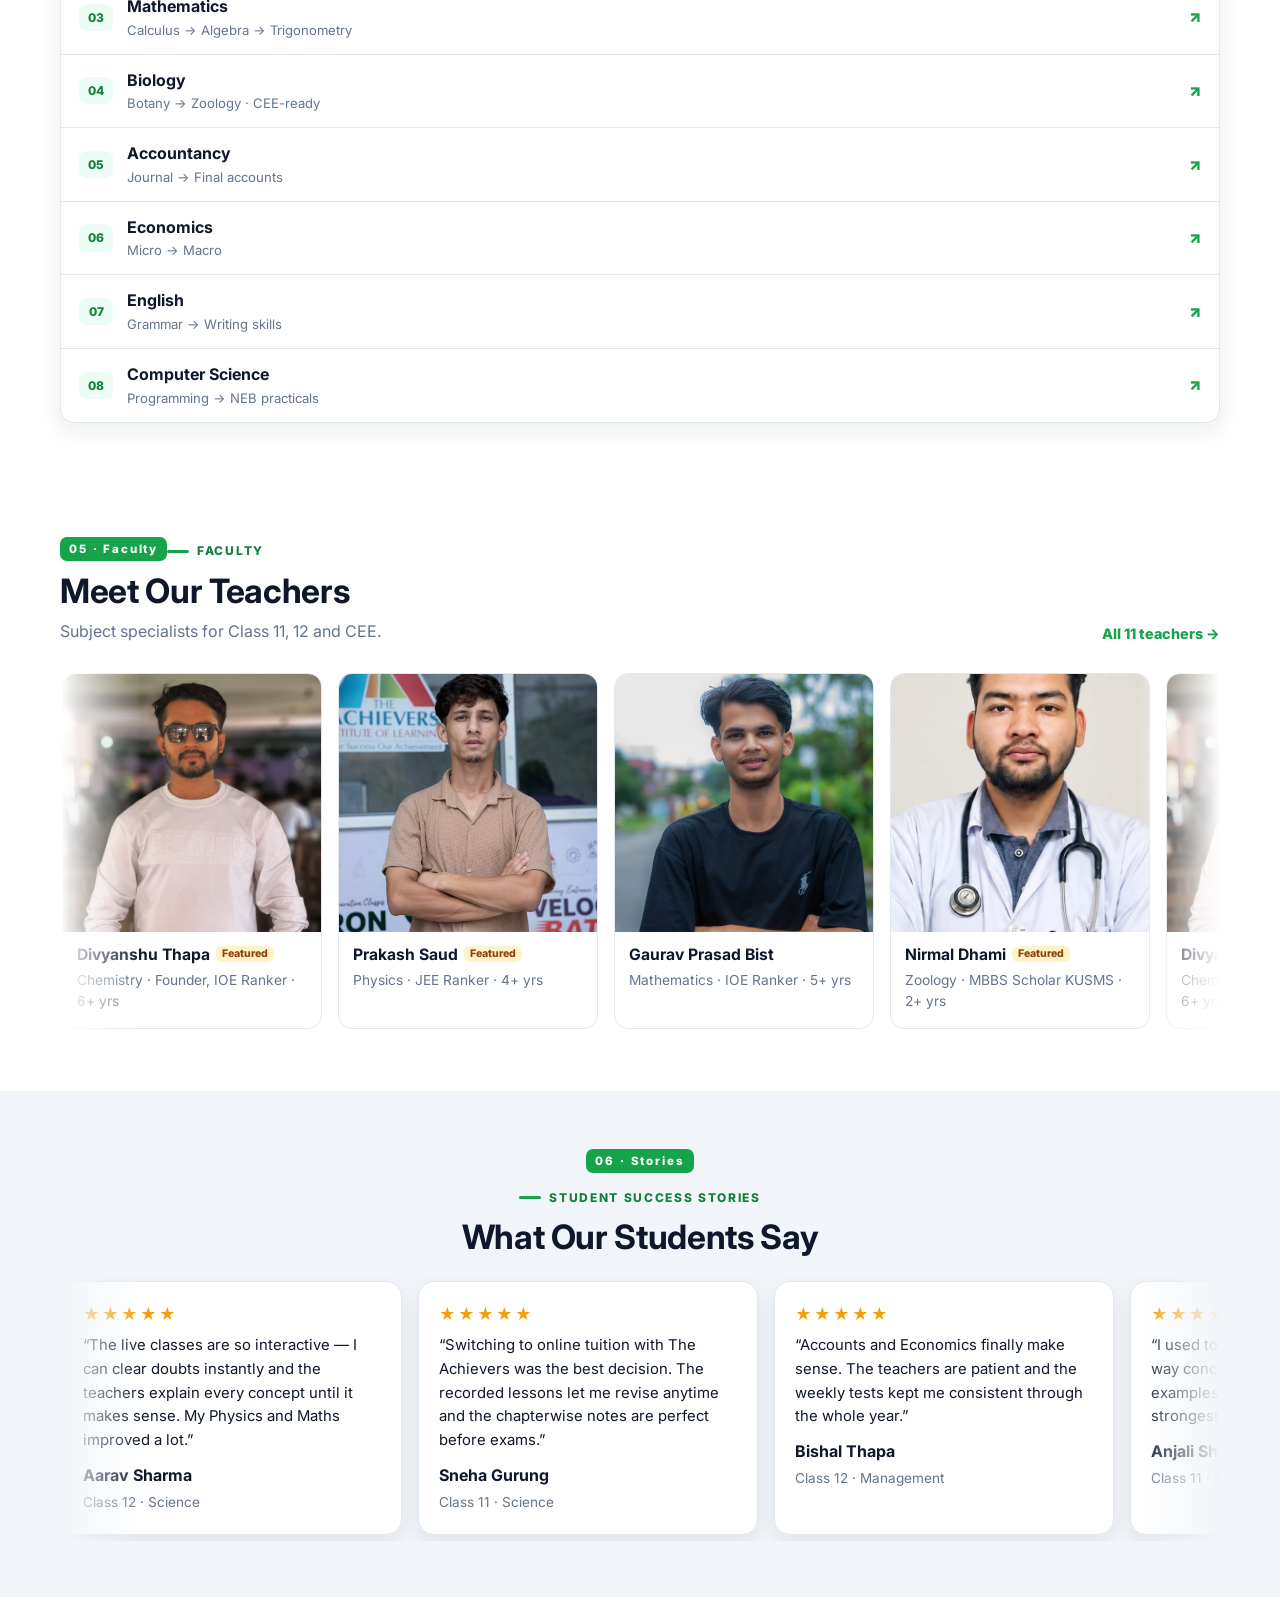
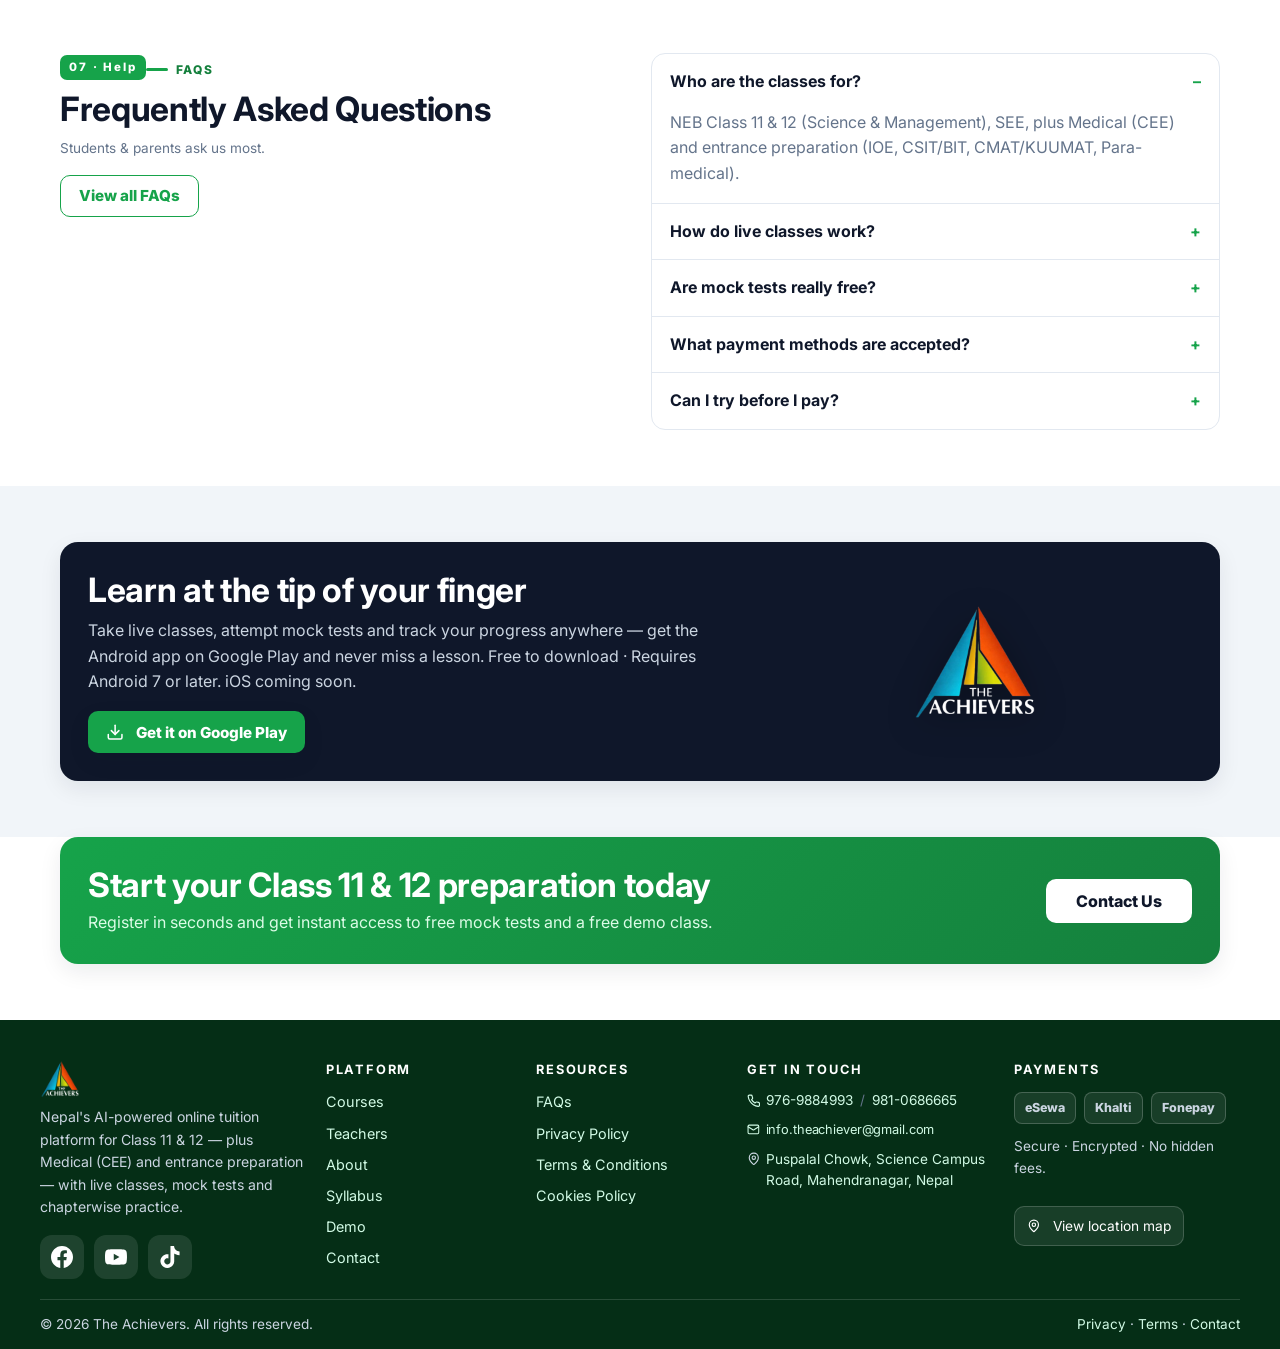
==== commit 93543bed: "Faculty infinite marquee reusing testimonial mechanics; teacher cards and hover pop unchanged" ====
--- a/index.html
+++ b/index.html
@@ -102,12 +102,12 @@
 </div></section>
 <section class="section"><div class="container">
 <div class="sec-head"><div><span class="sec-num">05 · Faculty</span><span class="eyebrow">Faculty</span><h2>Meet Our Teachers</h2><p>Subject specialists for Class 11, 12 and CEE.</p></div><a class="link-more" href="teachers.html">All 11 teachers →</a></div>
-<div class="teacher-grid">
+<div class="t-marquee"><div class="t-track" id="fTrack">
 <article class="teacher reveal"><div class="ph"><img src="assets/teachers/t3.jpg" alt="Divyanshu Thapa" loading="lazy" width="300" height="300"></div><div class="teacher-body"><h3>Divyanshu Thapa<span class="feat">Featured</span></h3><p>Chemistry · Founder, IOE Ranker · 6+ yrs</p></div></article>
 <article class="teacher reveal"><div class="ph"><img src="assets/teachers/t2.jpg" alt="Prakash Saud" loading="lazy" width="300" height="300"></div><div class="teacher-body"><h3>Prakash Saud<span class="feat">Featured</span></h3><p>Physics · JEE Ranker · 4+ yrs</p></div></article>
 <article class="teacher reveal"><div class="ph"><img src="assets/teachers/t4.jpg" alt="Gaurav Prasad Bist" loading="lazy" width="300" height="300"></div><div class="teacher-body"><h3>Gaurav Prasad Bist</h3><p>Mathematics · IOE Ranker · 5+ yrs</p></div></article>
 <article class="teacher reveal"><div class="ph"><img src="assets/teachers/t1.jpg" alt="Nirmal Dhami" loading="lazy" width="300" height="300"></div><div class="teacher-body"><h3>Nirmal Dhami<span class="feat">Featured</span></h3><p>Zoology · MBBS Scholar KUSMS · 2+ yrs</p></div></article>
-</div>
+</div></div>
 </div></section>
 <section class="section section-soft"><div class="container">
 <div style="text-align:center;margin-bottom:18px"><span class="sec-num">06 · Stories</span><br><span class="eyebrow" style="justify-content:center">Student success stories</span><h2>What Our Students Say</h2></div>
--- a/css/style.css
+++ b/css/style.css
@@ -122,6 +122,9 @@
 .t-track{display:flex;gap:16px;width:max-content;padding:6px 2px;animation:tscroll 70s linear infinite}
 .t-marquee:hover .t-track{animation-play-state:paused}
 @keyframes tscroll{to{transform:translateX(calc(-50% - 8px))}}
+/* Faculty uses the same marquee; teacher cards keep their look + hover pop */
+#fTrack{animation-duration:60s}
+.t-track .teacher{flex:0 0 auto;width:260px;max-width:78vw}
 .t-card{width:340px;max-width:82vw;flex:0 0 auto;background:#fff;border:1px solid var(--line);border-radius:16px;padding:20px;box-shadow:var(--shadow)}
 .t-card .stars{color:#f59e0b;letter-spacing:.12em;margin-bottom:6px}
 .t-card blockquote{margin:0 0 10px;font-size:.93rem}
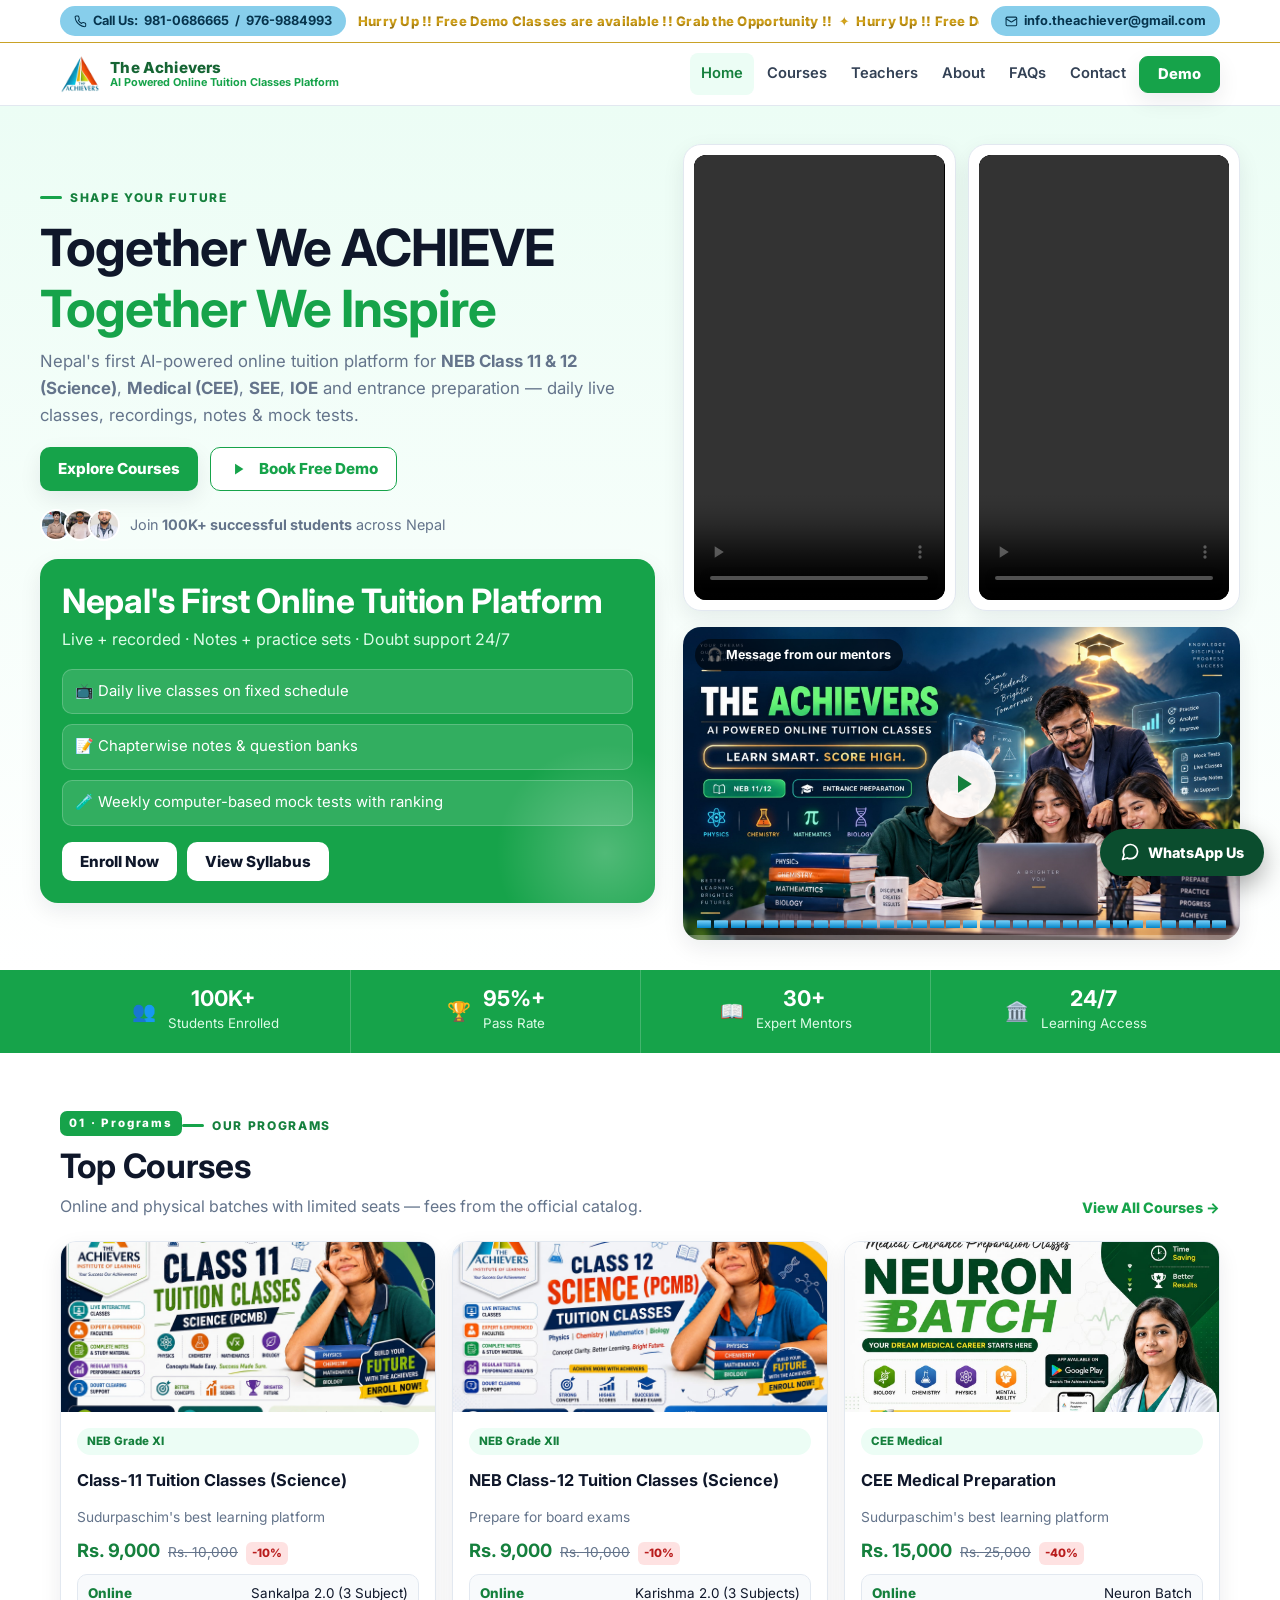
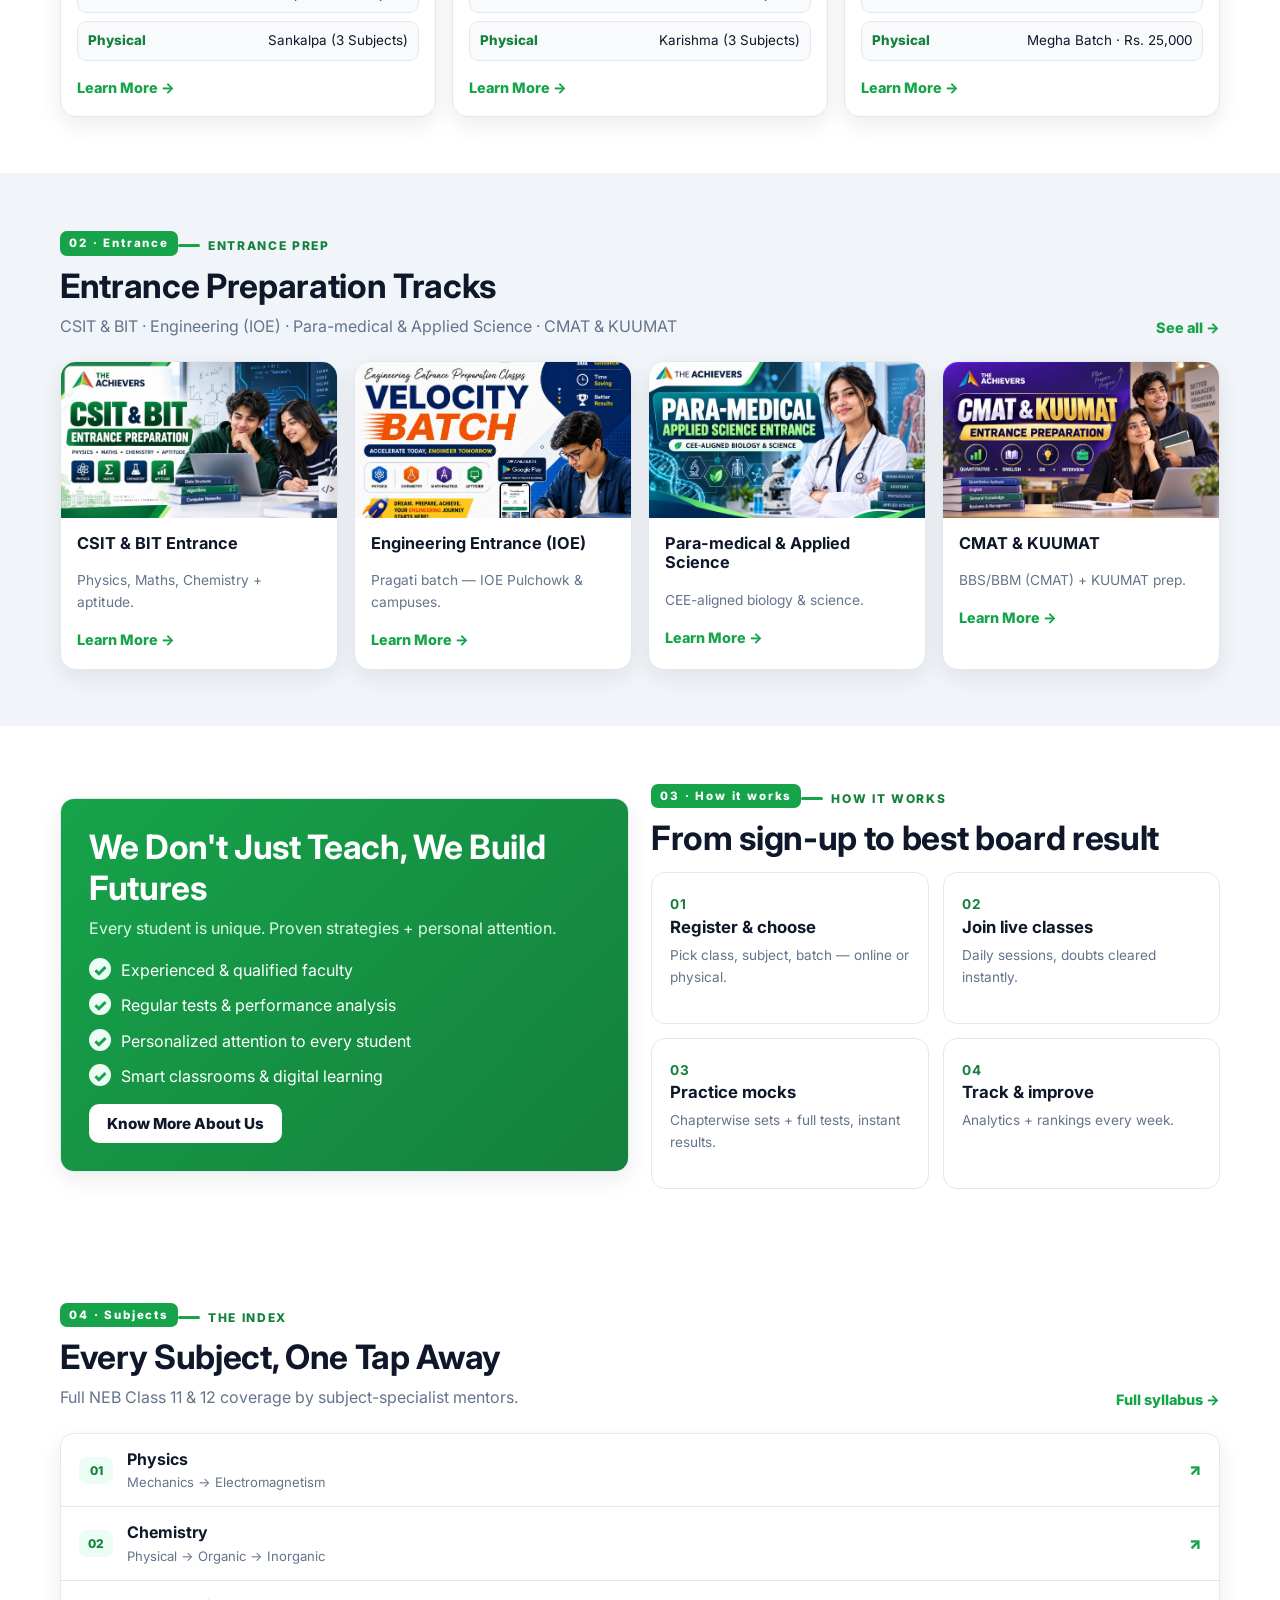
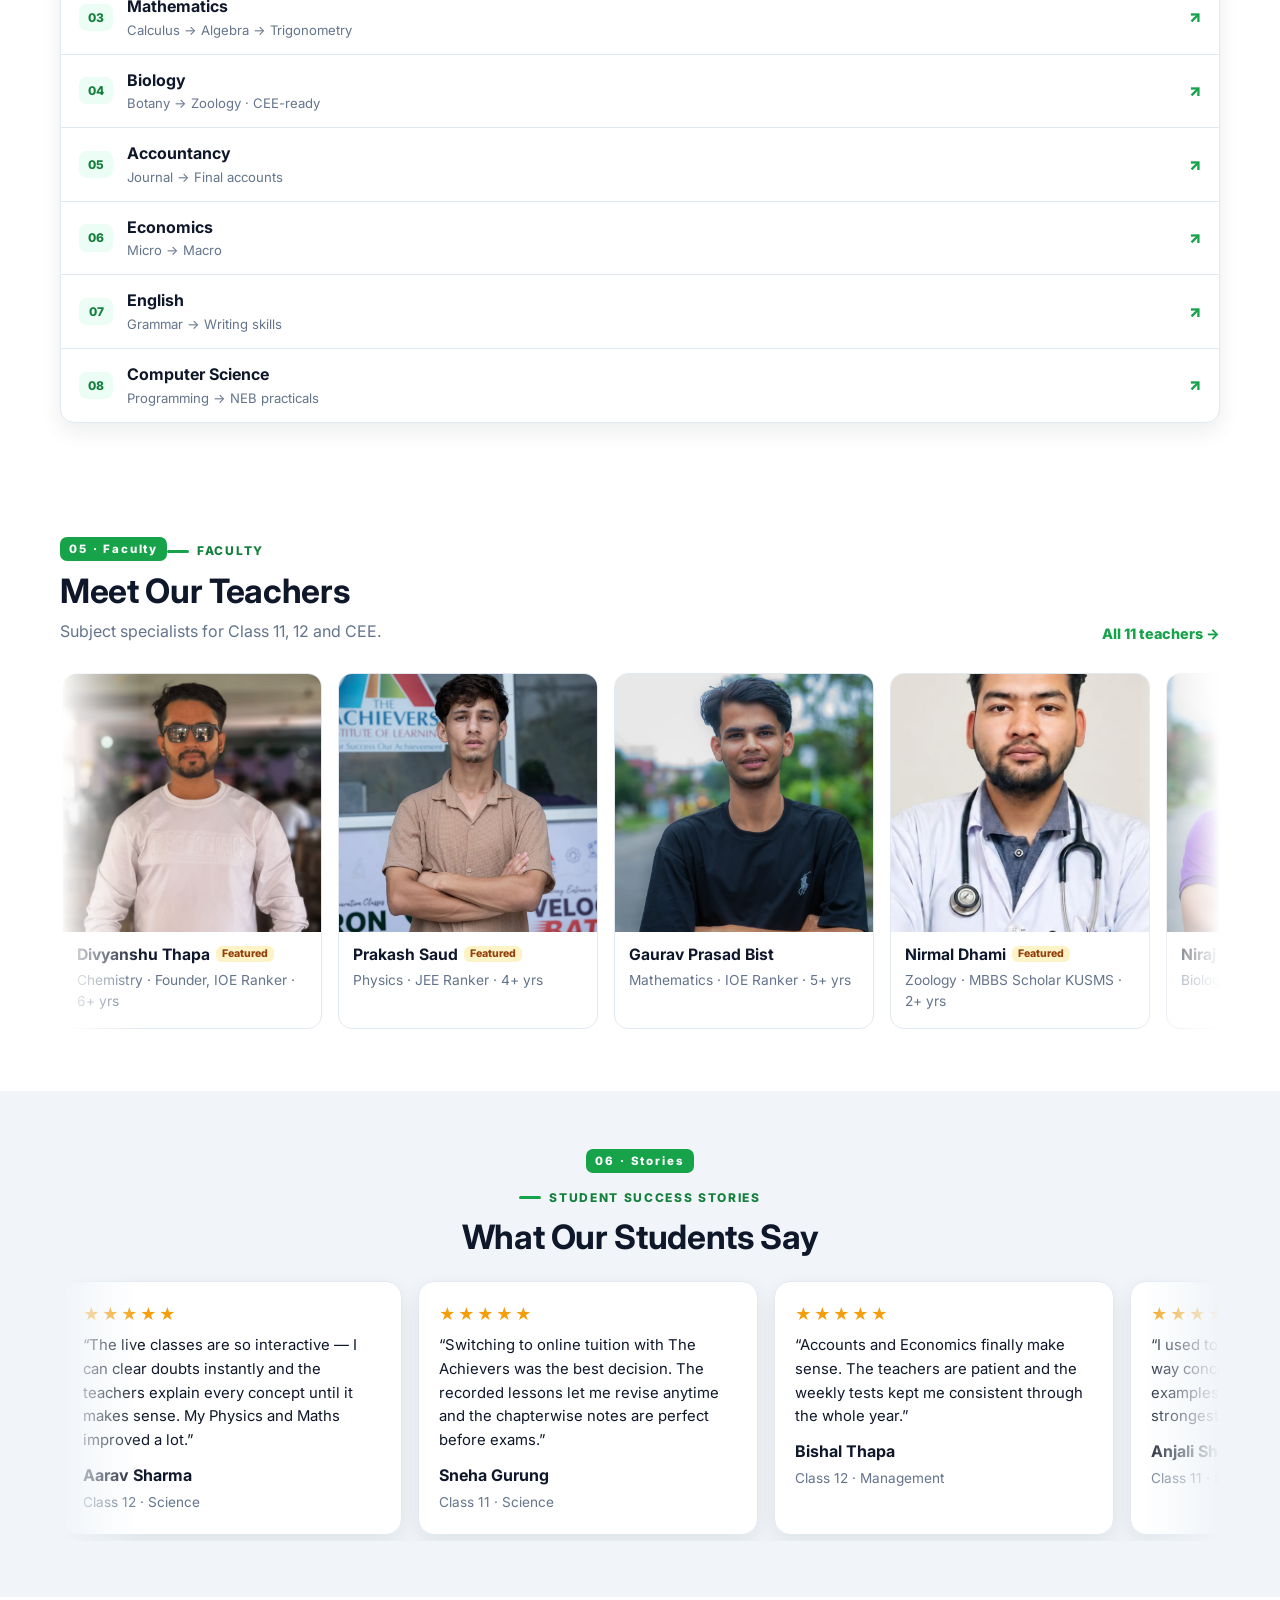
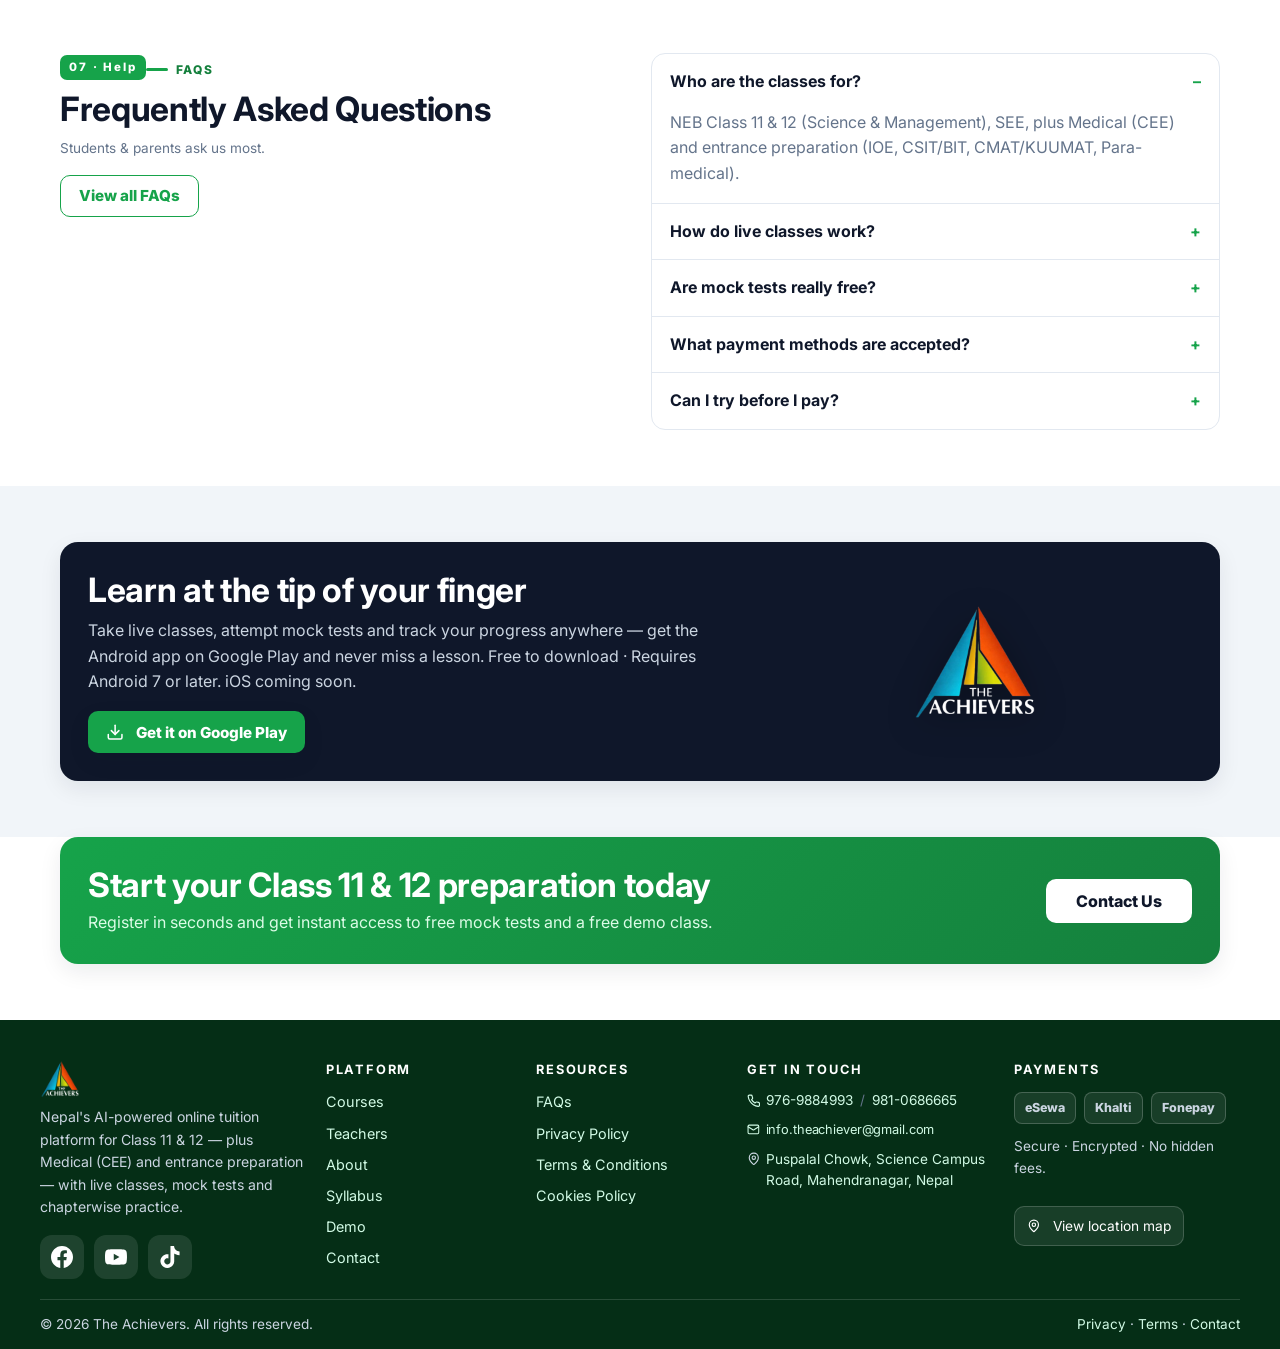
==== commit 92d075bf: "Home faculty marquee carries all 11 teachers (t1-t11), loop sets reduced to 2" ====
--- a/index.html
+++ b/index.html
@@ -107,6 +107,13 @@
 <article class="teacher reveal"><div class="ph"><img src="assets/teachers/t2.jpg" alt="Prakash Saud" loading="lazy" width="300" height="300"></div><div class="teacher-body"><h3>Prakash Saud<span class="feat">Featured</span></h3><p>Physics · JEE Ranker · 4+ yrs</p></div></article>
 <article class="teacher reveal"><div class="ph"><img src="assets/teachers/t4.jpg" alt="Gaurav Prasad Bist" loading="lazy" width="300" height="300"></div><div class="teacher-body"><h3>Gaurav Prasad Bist</h3><p>Mathematics · IOE Ranker · 5+ yrs</p></div></article>
 <article class="teacher reveal"><div class="ph"><img src="assets/teachers/t1.jpg" alt="Nirmal Dhami" loading="lazy" width="300" height="300"></div><div class="teacher-body"><h3>Nirmal Dhami<span class="feat">Featured</span></h3><p>Zoology · MBBS Scholar KUSMS · 2+ yrs</p></div></article>
+<article class="teacher reveal"><div class="ph"><img src="assets/teachers/t5.jpg" alt="Niraj Badu" loading="lazy" width="300" height="300"></div><div class="teacher-body"><h3>Niraj Badu</h3><p>Biology · SNSC Ranker · 4+ yrs</p></div></article>
+<article class="teacher reveal"><div class="ph"><img src="assets/teachers/t6.jpg" alt="Dipesh Saud" loading="lazy" width="300" height="300"></div><div class="teacher-body"><h3>Dipesh Saud</h3><p>Physics tutor · B.E. Computer · 2+ yrs</p></div></article>
+<article class="teacher reveal"><div class="ph"><img src="assets/teachers/t7.jpg" alt="Dipesh Kalouni" loading="lazy" width="300" height="300"></div><div class="teacher-body"><h3>Dipesh Kalouni</h3><p>Chemistry · WRC Ranker · 4+ yrs</p></div></article>
+<article class="teacher reveal"><div class="ph"><img src="assets/teachers/t8.jpg" alt="Birendra Singh Oire" loading="lazy" width="300" height="300"></div><div class="teacher-body"><h3>Birendra Singh Oire</h3><p>Physics &amp; Maths · SNSC Ranker · 5+ yrs</p></div></article>
+<article class="teacher reveal"><div class="ph"><img src="assets/teachers/t9.jpg" alt="Chakra Chand" loading="lazy" width="300" height="300"></div><div class="teacher-body"><h3>Chakra Chand</h3><p>Physics · MSc Topper · 6+ yrs</p></div></article>
+<article class="teacher reveal"><div class="ph"><img src="assets/teachers/t10.jpg" alt="Tikendra Prasad Bist" loading="lazy" width="300" height="300"></div><div class="teacher-body"><h3>Tikendra Prasad Bist</h3><p>Physics · FWU Ranker · 4+ yrs</p></div></article>
+<article class="teacher reveal"><div class="ph"><img src="assets/teachers/t11.jpg" alt="Kailash Bhatt" loading="lazy" width="300" height="300"></div><div class="teacher-body"><h3>Kailash Bhatt</h3><p>Maths (8-10) · Maths Topper · 4+ yrs</p></div></article>
 </div></div>
 </div></section>
 <section class="section section-soft"><div class="container">
